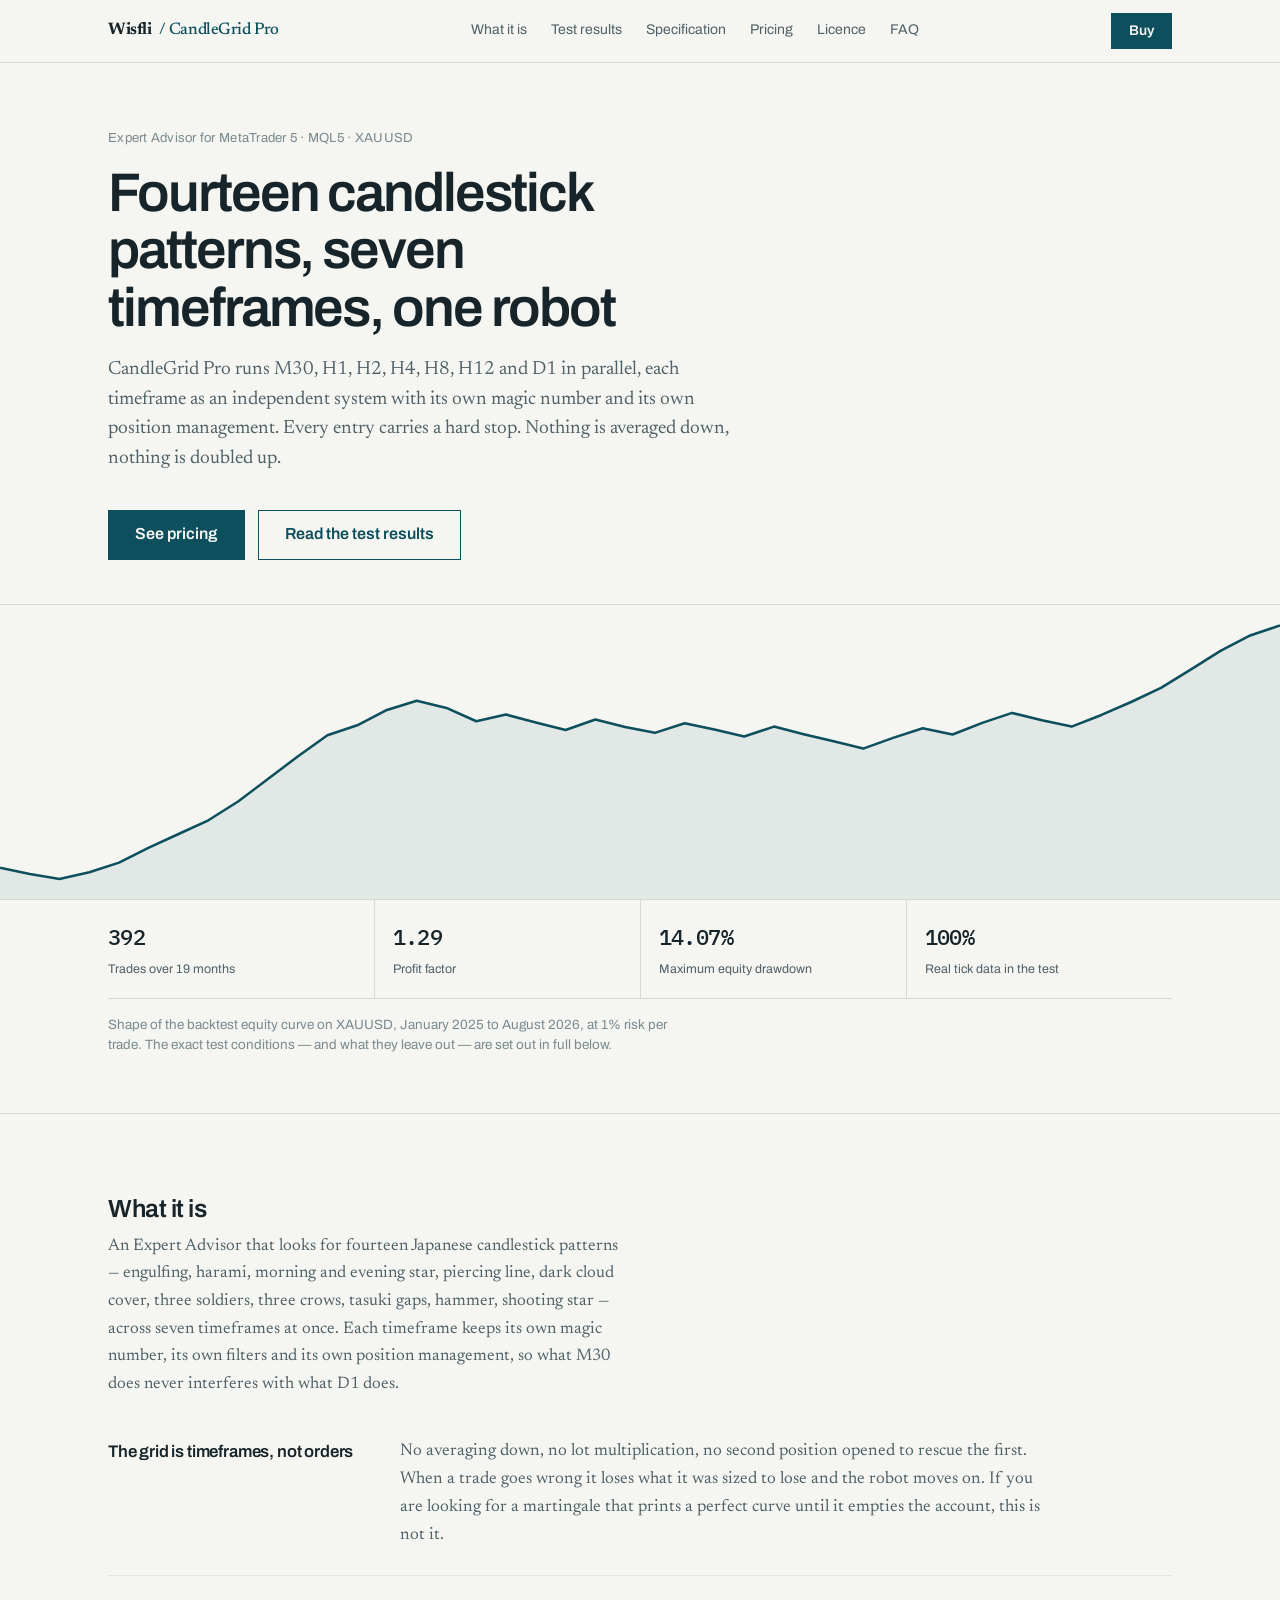
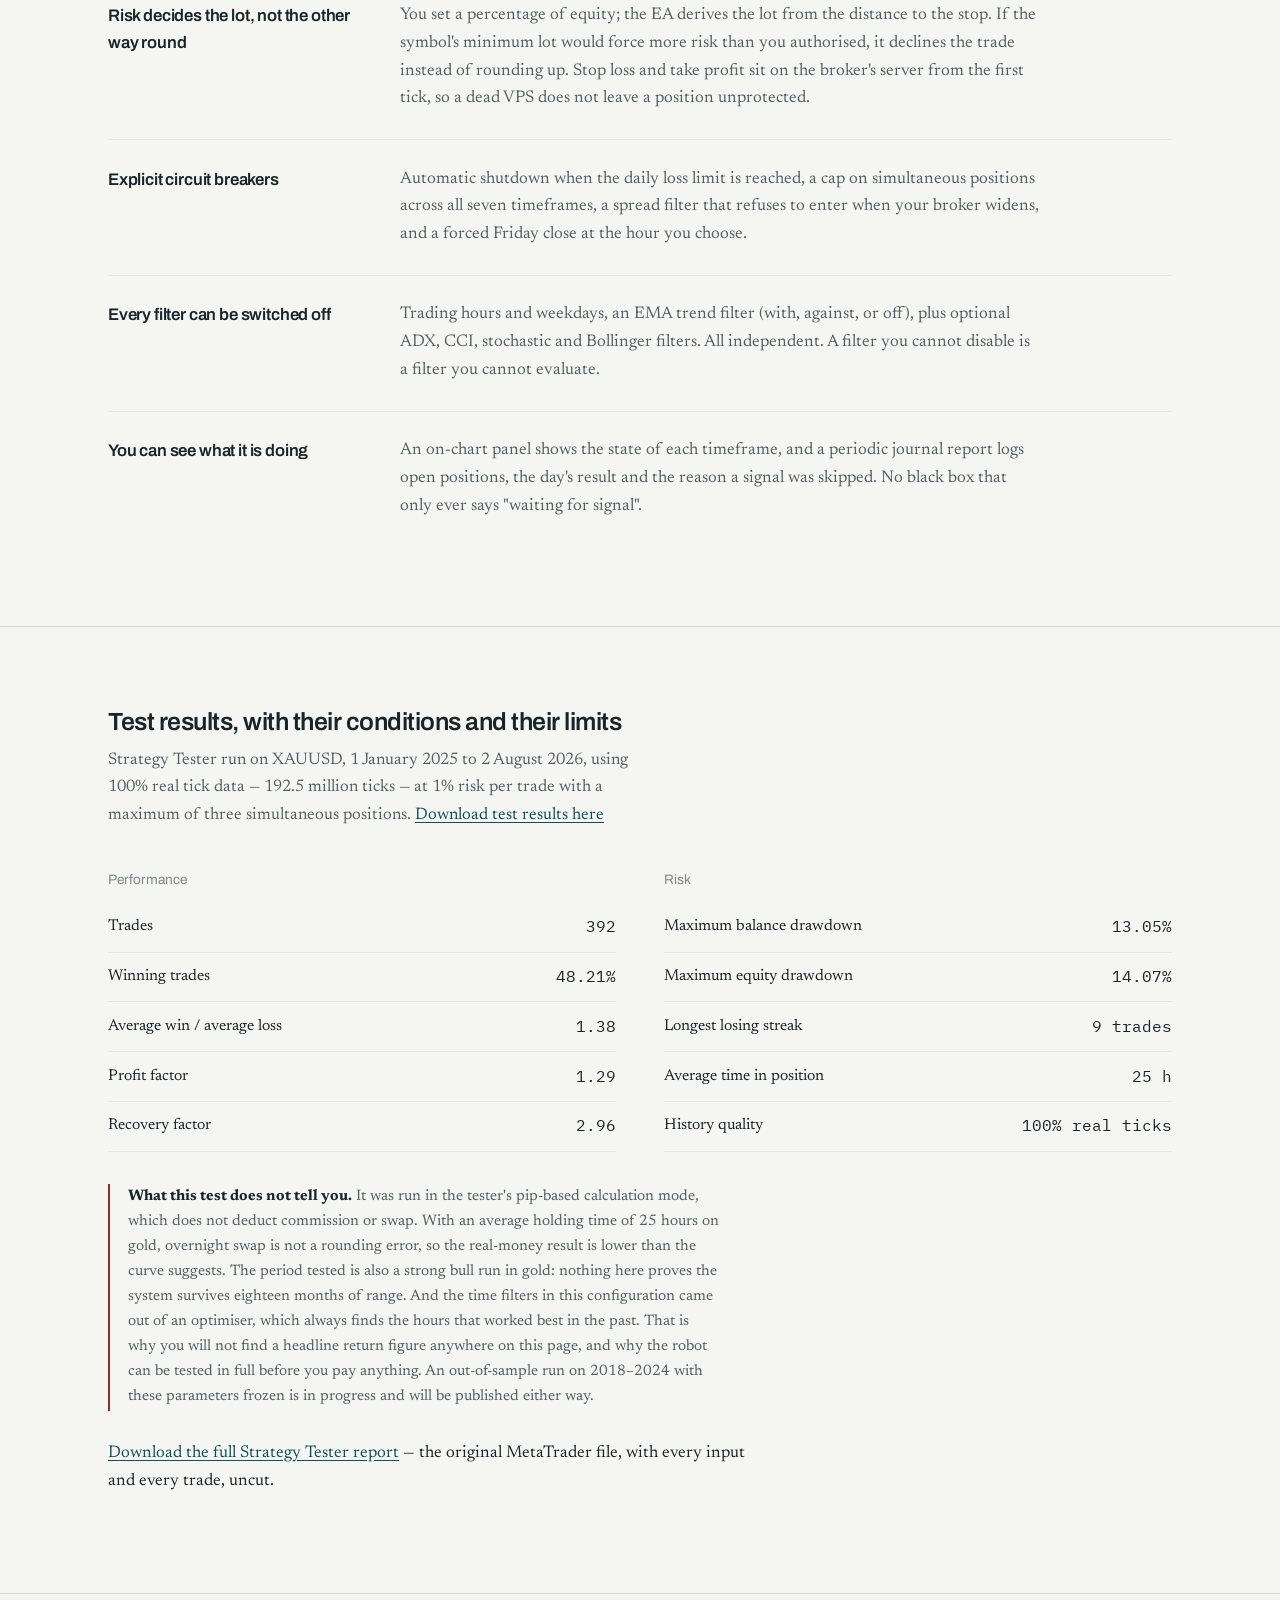
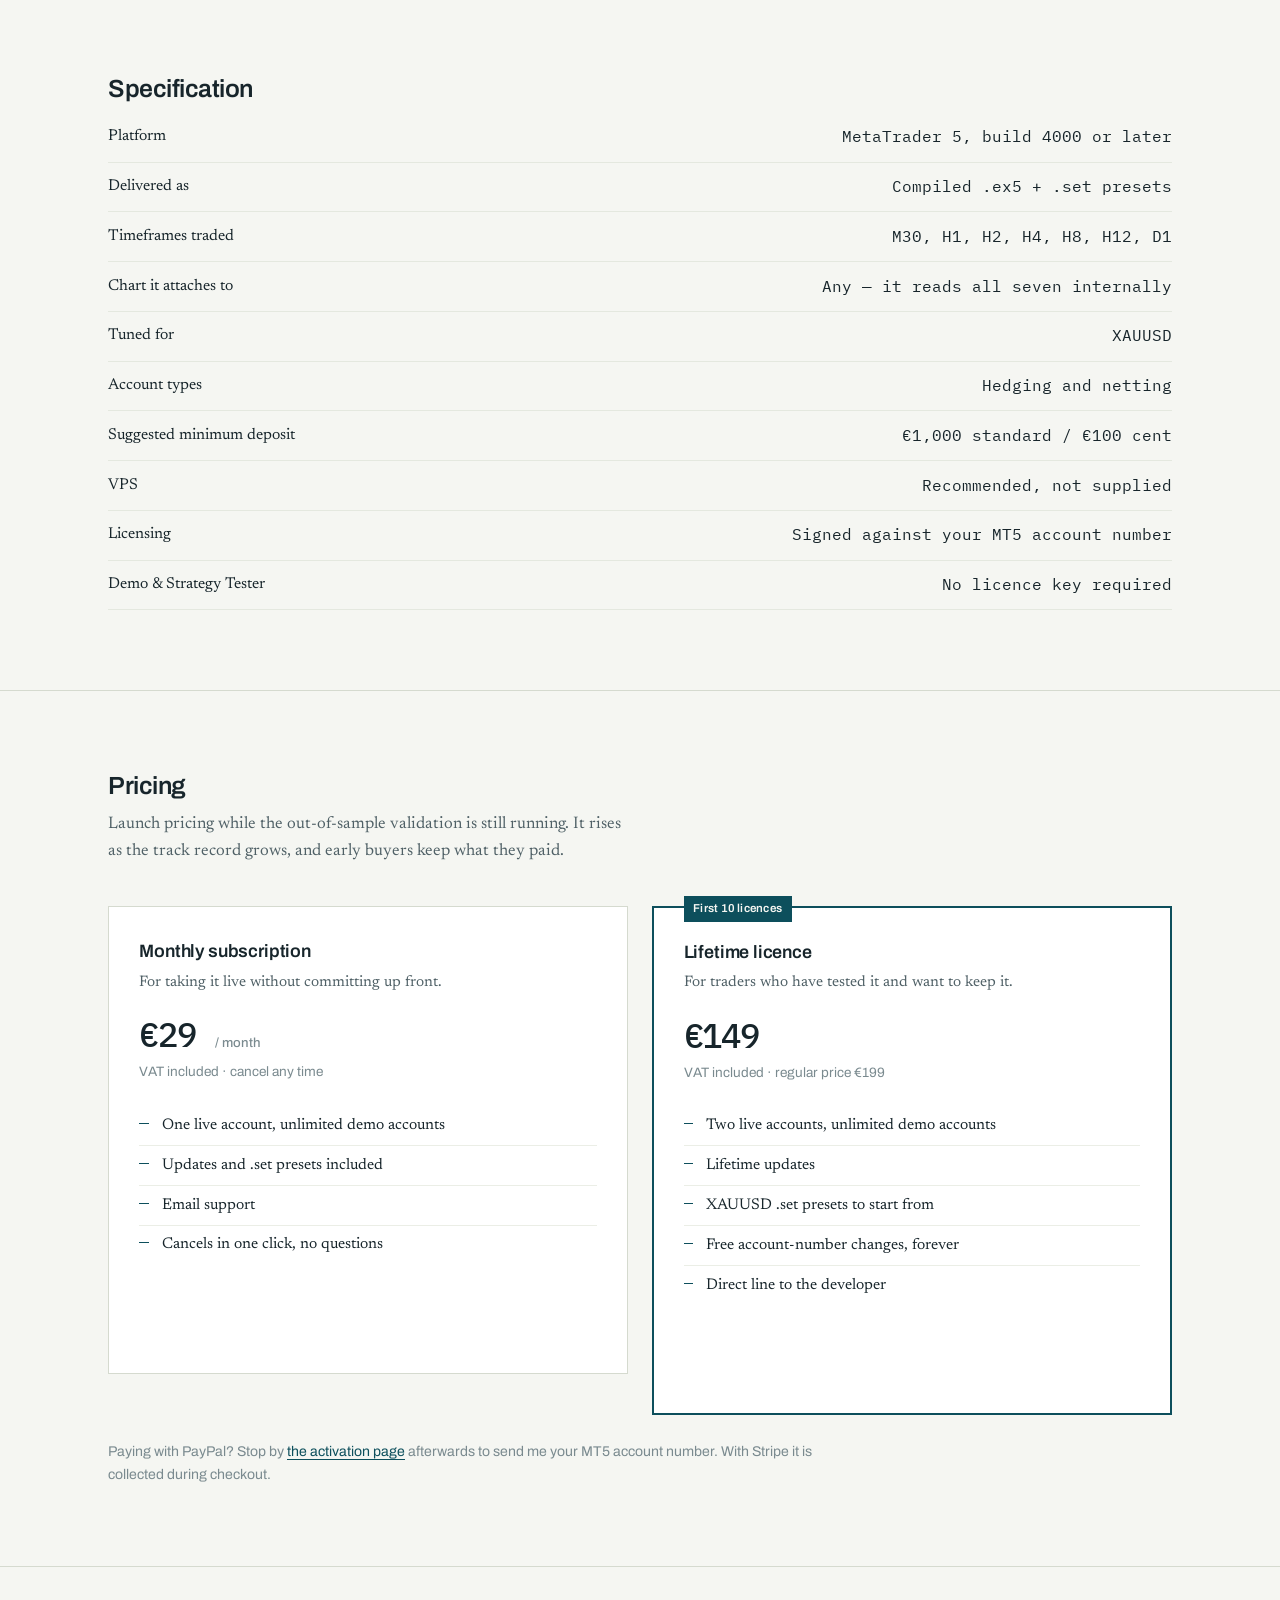
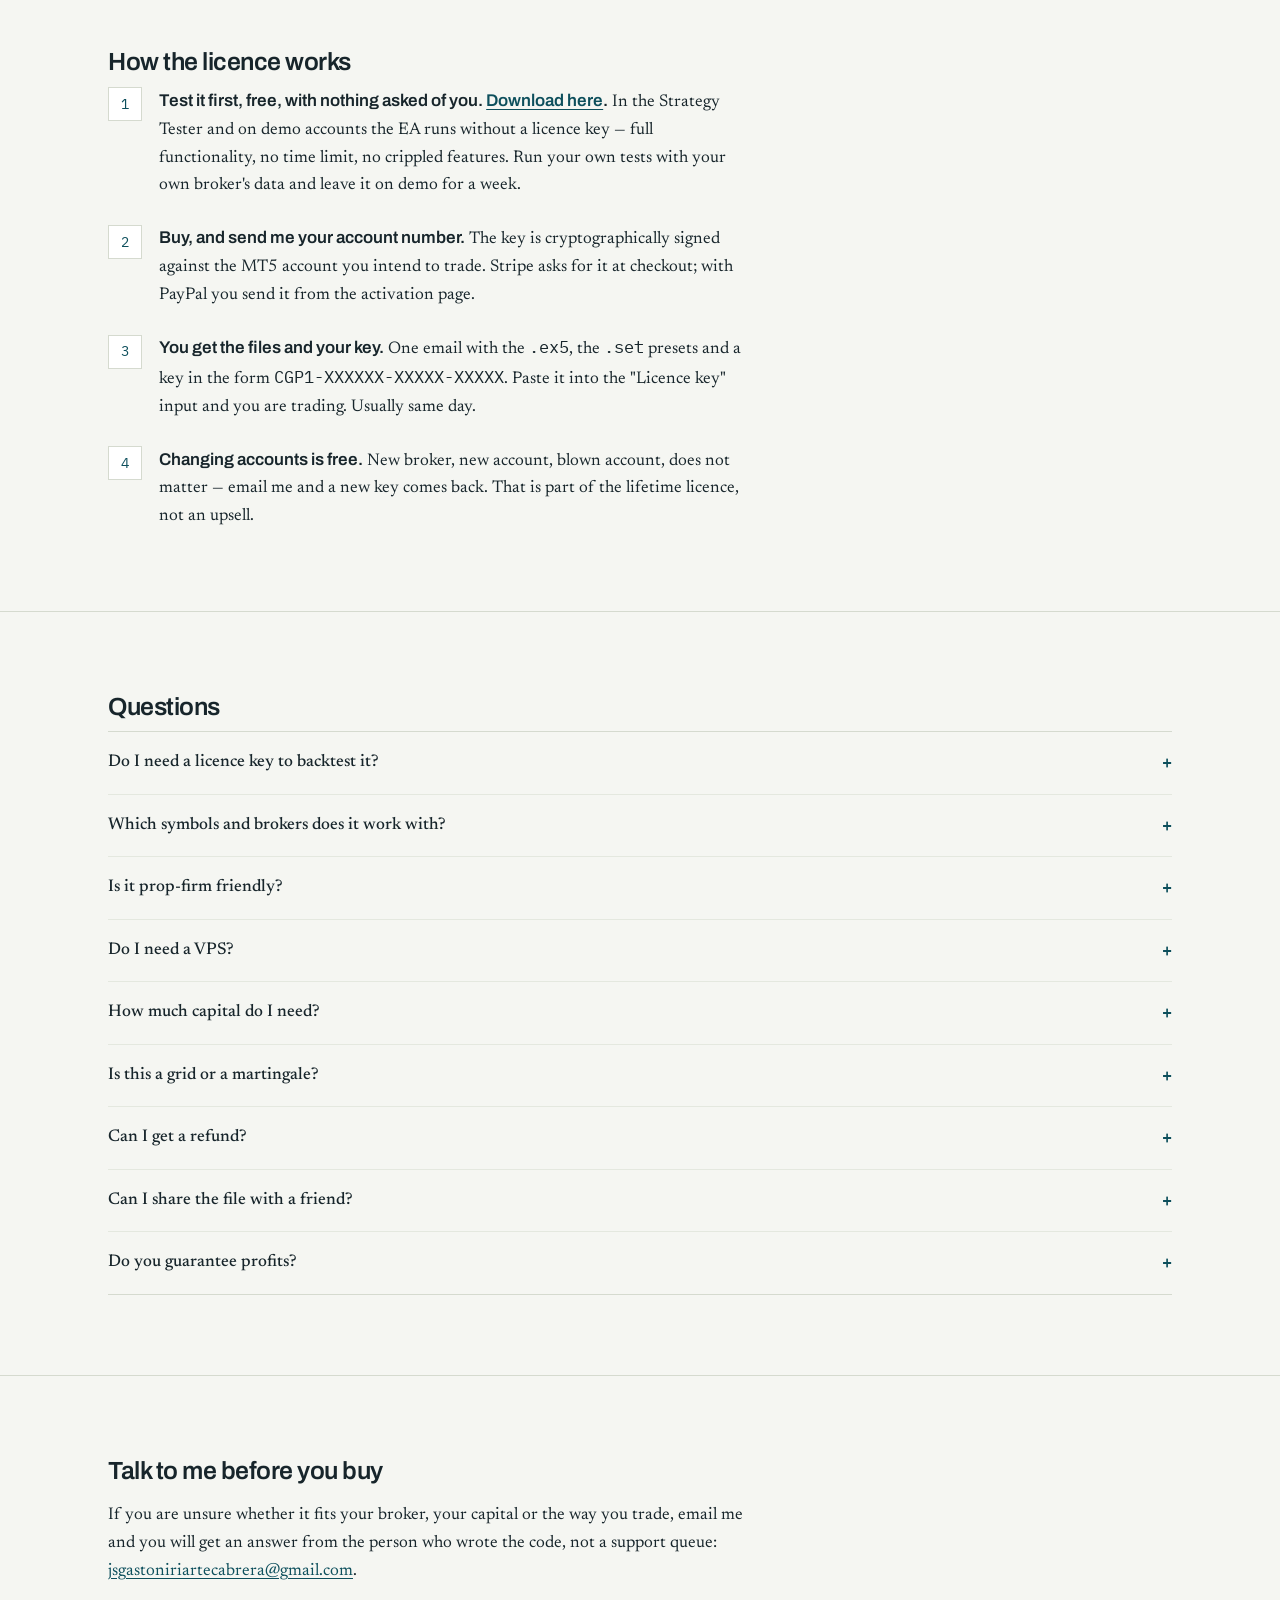
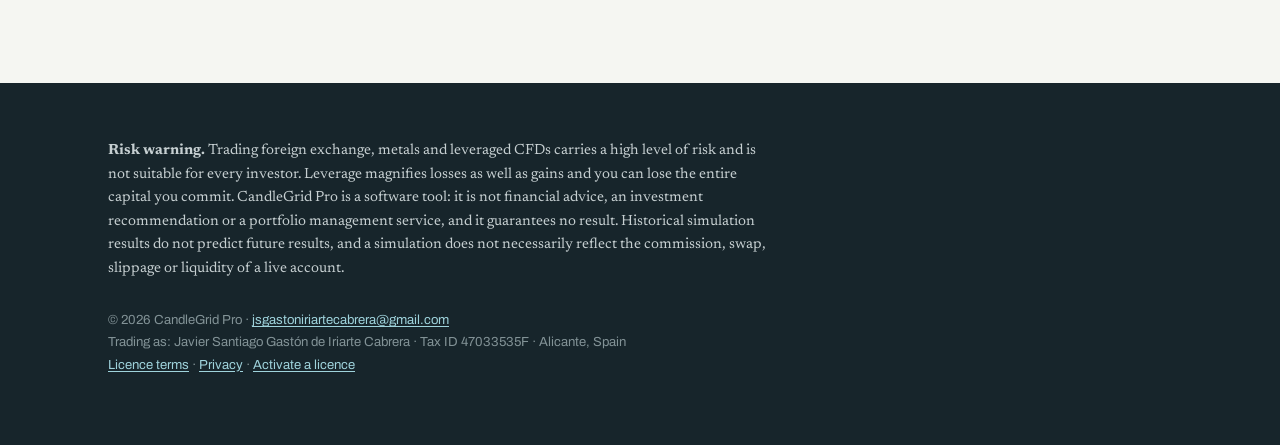
==== index.html @ a8815150 "Add files via upload" ====
<!doctype html>
<html lang="en">
<head>
<meta charset="utf-8">
<meta name="viewport" content="width=device-width, initial-scale=1">
<title>CandleGrid Pro — Candlestick Pattern Expert Advisor for MetaTrader 5</title>
<meta name="description" content="An MT5 Expert Advisor that trades 14 candlestick patterns across seven timeframes in parallel. Hard stop loss on every entry, no grid, no martingale. Free to test in demo and in the Strategy Tester.">
<link rel="canonical" href="https://www.wisfli.com/candlegrid">

<meta property="og:type" content="product">
<meta property="og:title" content="CandleGrid Pro — Expert Advisor for MetaTrader 5">
<meta property="og:description" content="Fourteen candlestick patterns, seven timeframes, one robot. Every entry carries a hard stop. Test it free in demo before you buy.">
<meta property="og:url" content="https://www.wisfli.com/candlegrid">
<meta name="twitter:card" content="summary_large_image">

<link rel="icon" href="data:image/svg+xml,<svg xmlns='http://www.w3.org/2000/svg' viewBox='0 0 32 32'><rect width='32' height='32' fill='%230D4F5C'/><rect x='9' y='7' width='4' height='18' fill='%23F5F6F2'/><rect x='19' y='11' width='4' height='14' fill='%23F5F6F2'/></svg>">



<!--
  ═══════════════════════════════════════════════════════════════════════
   BEFORE YOU PUBLISH — search for "PASTE_" and replace. Full notes in README.
  ═══════════════════════════════════════════════════════════════════════
   1. PASTE_STRIPE_SUBSCRIPTION   Stripe Payment Link, monthly
   2. PASTE_STRIPE_LICENCE        Stripe Payment Link, one-off
   3. PASTE_PAYPAL                PayPal hosted button link
   4. you@yourdomain.com          your support address (3 files)
   5. Footer: legal name + tax ID — required when selling from Spain
   6. informe/ → report/ReportTester-XAUUSD.html is already in place

   IN STRIPE: add a REQUIRED custom field called "MT5 account number" to
   every Payment Link, and set the post-payment redirect to
   https://bots.wisfli.com/activate.html
  ═══════════════════════════════════════════════════════════════════════
-->

<link rel="preconnect" href="https://fonts.googleapis.com">
<link rel="preconnect" href="https://fonts.gstatic.com" crossorigin>
<link href="https://fonts.googleapis.com/css2?family=Archivo:wght@400;500;600;700&family=Newsreader:opsz,wght@6..72,300;6..72,400;6..72,500&family=IBM+Plex+Mono:wght@400;500&display=swap" rel="stylesheet">
<link rel="stylesheet" href="style.css">
</head>
<body>

<a class="skip" href="#main">Skip to content</a>

<header>
  <div class="bar">
    <a class="wordmark" href="https://wisfli.com/">Wisfli<span> / CandleGrid Pro</span></a>
    <!--<nav><a href="index.html">Back to the product</a></nav>-->
    <nav>
      <a href="#what">What it is</a>
      <a href="#test">Test results</a>
      <a href="#spec">Specification</a>
      <a href="#pricing">Pricing</a>
      <a href="#licence">Licence</a>
      <a href="#faq">FAQ</a>
    </nav>
    <a class="btn small" href="#pricing">Buy</a>
  </div>
</header>

<main id="main">

<section class="hero">
  <div class="wrap">
    <p class="eyebrow">Expert Advisor for MetaTrader 5 · MQL5 · XAUUSD</p>
    <h1>Fourteen candlestick patterns, seven timeframes, one robot</h1>
    <p class="lede">
      CandleGrid Pro runs M30, H1, H2, H4, H8, H12 and D1 in parallel, each timeframe
      as an independent system with its own magic number and its own position management.
      Every entry carries a hard stop. Nothing is averaged down, nothing is doubled up.
    </p>
    <div class="btn-row">
      <a class="btn" href="#pricing">See pricing</a>
      <a class="btn ghost" href="#test">Read the test results</a>
    </div>
  </div>

  <svg class="curve" viewBox="0 0 1000 230" preserveAspectRatio="none" role="img"
       aria-label="Shape of the backtest equity curve on XAUUSD between January 2025 and August 2026">
    <path class="fill" id="curveFill"></path>
    <path class="line" id="curveLine"></path>
  </svg>

  <div class="wrap">
    <div class="stats">
      <div><b>392</b><small>Trades over 19 months</small></div>
      <div><b>1.29</b><small>Profit factor</small></div>
      <div><b>14.07%</b><small>Maximum equity drawdown</small></div>
      <div><b>100%</b><small>Real tick data in the test</small></div>
    </div>
    <p class="caption">
      Shape of the backtest equity curve on XAUUSD, January 2025 to August 2026, at 1% risk per trade.
      The exact test conditions — and what they leave out — are set out in full below.
    </p>
  </div>
</section>

<section id="what">
  <div class="wrap">
    <h2>What it is</h2>
    <p class="section-intro">
      An Expert Advisor that looks for fourteen Japanese candlestick patterns — engulfing, harami,
      morning and evening star, piercing line, dark cloud cover, three soldiers, three crows,
      tasuki gaps, hammer, shooting star — across seven timeframes at once. Each timeframe keeps its
      own magic number, its own filters and its own position management, so what M30 does never
      interferes with what D1 does.
    </p>

    <div class="feat">
      <div>
        <h3>The grid is timeframes, not orders</h3>
        <p>No averaging down, no lot multiplication, no second position opened to rescue the first. When a trade goes wrong it loses what it was sized to lose and the robot moves on. If you are looking for a martingale that prints a perfect curve until it empties the account, this is not it.</p>
      </div>
      <div>
        <h3>Risk decides the lot, not the other way round</h3>
        <p>You set a percentage of equity; the EA derives the lot from the distance to the stop. If the symbol's minimum lot would force more risk than you authorised, it declines the trade instead of rounding up. Stop loss and take profit sit on the broker's server from the first tick, so a dead VPS does not leave a position unprotected.</p>
      </div>
      <div>
        <h3>Explicit circuit breakers</h3>
        <p>Automatic shutdown when the daily loss limit is reached, a cap on simultaneous positions across all seven timeframes, a spread filter that refuses to enter when your broker widens, and a forced Friday close at the hour you choose.</p>
      </div>
      <div>
        <h3>Every filter can be switched off</h3>
        <p>Trading hours and weekdays, an EMA trend filter (with, against, or off), plus optional ADX, CCI, stochastic and Bollinger filters. All independent. A filter you cannot disable is a filter you cannot evaluate.</p>
      </div>
      <div>
        <h3>You can see what it is doing</h3>
        <p>An on-chart panel shows the state of each timeframe, and a periodic journal report logs open positions, the day's result and the reason a signal was skipped. No black box that only ever says "waiting for signal".</p>
      </div>
    </div>
  </div>
</section>

<section id="test">
  <div class="wrap">
    <h2>Test results, with their conditions and their limits</h2>
    <p class="section-intro">
      Strategy Tester run on XAUUSD, 1 January 2025 to 2 August 2026, using 100% real tick data —
      192.5 million ticks — at 1% risk per trade with a maximum of three simultaneous positions. 
      <a href="ReportTester-27085970.html"> Download test results here</a>
    </p>

    <div class="two-col">
      <table>
        <caption>Performance</caption>
        <tbody>
          <tr><td>Trades</td><td class="v">392</td></tr>
          <tr><td>Winning trades</td><td class="v">48.21%</td></tr>
          <tr><td>Average win / average loss</td><td class="v">1.38</td></tr>
          <tr><td>Profit factor</td><td class="v">1.29</td></tr>
          <tr><td>Recovery factor</td><td class="v">2.96</td></tr>
        </tbody>
      </table>

      <table>
        <caption>Risk</caption>
        <tbody>
          <tr><td>Maximum balance drawdown</td><td class="v">13.05%</td></tr>
          <tr><td>Maximum equity drawdown</td><td class="v">14.07%</td></tr>
          <tr><td>Longest losing streak</td><td class="v">9 trades</td></tr>
          <tr><td>Average time in position</td><td class="v">25 h</td></tr>
          <tr><td>History quality</td><td class="v">100% real ticks</td></tr>
        </tbody>
      </table>
    </div>

    <p class="note">
      <strong>What this test does not tell you.</strong> It was run in the tester's pip-based
      calculation mode, which does not deduct commission or swap. With an average holding time of
      25 hours on gold, overnight swap is not a rounding error, so the real-money result is lower
      than the curve suggests. The period tested is also a strong bull run in gold: nothing here
      proves the system survives eighteen months of range. And the time filters in this
      configuration came out of an optimiser, which always finds the hours that worked best in the
      past. That is why you will not find a headline return figure anywhere on this page, and why
      the robot can be tested in full before you pay anything. An out-of-sample run on 2018–2024
      with these parameters frozen is in progress and will be published either way.
    </p>

    <p style="margin-top:1.8rem">
      <a href="ReportTester-27085970.html">Download the full Strategy Tester report</a>
      — the original MetaTrader file, with every input and every trade, uncut.
    </p>
  </div>
</section>

<section id="spec">
  <div class="wrap">
    <h2>Specification</h2>
    <table>
      <tbody>
        <tr><td>Platform</td><td class="v">MetaTrader 5, build 4000 or later</td></tr>
        <tr><td>Delivered as</td><td class="v">Compiled .ex5 + .set presets</td></tr>
        <tr><td>Timeframes traded</td><td class="v">M30, H1, H2, H4, H8, H12, D1</td></tr>
        <tr><td>Chart it attaches to</td><td class="v">Any — it reads all seven internally</td></tr>
        <tr><td>Tuned for</td><td class="v">XAUUSD</td></tr>
        <tr><td>Account types</td><td class="v">Hedging and netting</td></tr>
        <tr><td>Suggested minimum deposit</td><td class="v">€1,000 standard / €100 cent</td></tr>
        <tr><td>VPS</td><td class="v">Recommended, not supplied</td></tr>
        <tr><td>Licensing</td><td class="v">Signed against your MT5 account number</td></tr>
        <tr><td>Demo &amp; Strategy Tester</td><td class="v">No licence key required</td></tr>
      </tbody>
    </table>
  </div>
</section>

<section id="pricing">
  <div class="wrap">
    <h2>Pricing</h2>
    <p class="section-intro">
      Launch pricing while the out-of-sample validation is still running. It rises as the track
      record grows, and early buyers keep what they paid.
    </p>

    <div class="plans">

      <div class="plan">
        <h3>Monthly subscription</h3>
        <p class="who">For taking it live without committing up front.</p>
        <div class="price">€29 <em>/ month</em></div>
        <p class="was">VAT included · cancel any time</p>
        <ul>
          <li>One live account, unlimited demo accounts</li>
          <li>Updates and .set presets included</li>
          <li>Email support</li>
          <li>Cancels in one click, no questions</li>
        </ul>
<div class="pay-slot">
          <div id="paypal-button-container-P-9FX7453496128393BNKTDB7Q"></div>
        </div>
      </div>
    

      <div class="plan pick">
        <span class="flag">First 10 licences</span>
        <h3>Lifetime licence</h3>
        <p class="who">For traders who have tested it and want to keep it.</p>
        <div class="price">€149</div>
        <p class="was">VAT included · regular price €199</p>
        <ul>
          <li>Two live accounts, unlimited demo accounts</li>
          <li>Lifetime updates</li>
          <li>XAUUSD .set presets to start from</li>
          <li>Free account-number changes, forever</li>
          <li>Direct line to the developer</li>
        </ul>
        <div class="pay-slot">
          <stripe-buy-button
            buy-button-id="buy_btn_1UF6qY9abIQixlis7Q6zeIdb"
            publishable-key="pk_live_51TZyif9abIQixliscbpfVG3y2wD28GUvAfE7BnvbENBMOyUQMqE4Dh954G2zII0HNpZ6dTZxUJg4kpncQrUL266Z00nJ9nMGOT">
          </stripe-buy-button>
        </div>
      </div>

    </div>

    <p class="hint" style="margin-top:1.6rem">
      Paying with PayPal? Stop by <a href="activate.html">the activation page</a> afterwards to send
      me your MT5 account number. With Stripe it is collected during checkout.
    </p>
  </div>
</section>

<section id="licence">
  <div class="wrap">
    <h2>How the licence works</h2>
    <ol class="steps">
      <li><strong>Test it first, free, with nothing asked of you. <a href="CandleGridPro.ex5"> Download here</a>.</strong> In the Strategy Tester and on demo accounts the EA runs without a licence key — full functionality, no time limit, no crippled features. Run your own tests with your own broker's data and leave it on demo for a week.</li>
      <li><strong>Buy, and send me your account number.</strong> The key is cryptographically signed against the MT5 account you intend to trade. Stripe asks for it at checkout; with PayPal you send it from the activation page.</li>
      <li><strong>You get the files and your key.</strong> One email with the <span class="num">.ex5</span>, the <span class="num">.set</span> presets and a key in the form <span class="num">CGP1-XXXXXX-XXXXX-XXXXX</span>. Paste it into the "Licence key" input and you are trading. Usually same day.</li>
      <li><strong>Changing accounts is free.</strong> New broker, new account, blown account, does not matter — email me and a new key comes back. That is part of the lifetime licence, not an upsell.</li>
    </ol>
  </div>
</section>

<section id="faq">
  <div class="wrap">
    <h2>Questions</h2>

    <details>
      <summary>Do I need a licence key to backtest it?</summary>
      <p>No. The Strategy Tester and demo accounts run without a key, with every feature enabled and no time limit. The key is only needed to trade a live account.</p>
    </details>

    <details>
      <summary>Which symbols and brokers does it work with?</summary>
      <p>The presets ship tuned for XAUUSD, which is where the testing work was done. Technically it will trade any MT5 symbol, but you would be tuning it yourself. Any MT5 broker works; on accounts with wide gold spreads the spread filter will simply stop entering, which is the intended behaviour.</p>
    </details>

    <details>
      <summary>Is it prop-firm friendly?</summary>
      <p>It has a configurable daily loss limit and a cap on simultaneous positions, and it does no arbitrage or latency trading, which is what most firms ban. That said, every firm writes its own rules — read yours and set the limits below their thresholds before you switch it on.</p>
    </details>

    <details>
      <summary>Do I need a VPS?</summary>
      <p>Yes, unless you leave a machine running Monday to Friday. The EA only trades while MT5 is open and connected. A basic VPS near your broker's server costs €10–15 a month.</p>
    </details>

    <details>
      <summary>How much capital do I need?</summary>
      <p>€1,000 on a standard account lets it work at 0.5% risk per trade. Below that the minimum lot size distorts position sizing and a cent account is the better option. Bear in mind the longest losing streak in the backtest was nine trades in a row — size for that, not for the good weeks.</p>
    </details>

    <details>
      <summary>Is this a grid or a martingale?</summary>
      <p>Neither. One position per signal, with a stop loss, and if it hits, the loss is taken. The name refers to the grid of timeframes and patterns, not a grid of orders.</p>
    </details>

    <details>
      <summary>Can I get a refund?</summary>
      <p>No, and that is precisely why you can test the whole thing before buying. As digital content delivered immediately, the right of withdrawal is waived on delivery of the key under Article 103(m) of the Spanish consumer protection act. If you would rather not commit, start with the monthly subscription.</p>
    </details>

    <details>
      <summary>Can I share the file with a friend?</summary>
      <p>It will not do them any good: the key is signed against your account number and validates nowhere else. Demo accounts need no key, so if you want to show someone, let them run it on demo.</p>
    </details>

    <details>
      <summary>Do you guarantee profits?</summary>
      <p>No, and be sceptical of anyone who does. This is a tool that executes a set of rules with discipline. The outcome depends on the market, your broker, your costs and the risk you configure. You can lose money with it.</p>
    </details>
  </div>
</section>

<section id="contact">
  <div class="wrap">
    <h2>Talk to me before you buy</h2>
    <p>
      If you are unsure whether it fits your broker, your capital or the way you trade, email me and
      you will get an answer from the person who wrote the code, not a support queue:
      <a href="mailto:jsgastoniriartecabrera@gmail.com">jsgastoniriartecabrera@gmail.com</a>.
    </p>
  </div>
</section>

</main>

<footer>
  <div class="wrap">
    <p class="risk"><strong>Risk warning.</strong> Trading foreign exchange, metals and leveraged CFDs carries a high level of risk and is not suitable for every investor. Leverage magnifies losses as well as gains and you can lose the entire capital you commit. CandleGrid Pro is a software tool: it is not financial advice, an investment recommendation or a portfolio management service, and it guarantees no result. Historical simulation results do not predict future results, and a simulation does not necessarily reflect the commission, swap, slippage or liquidity of a live account.</p>
    <p class="legal">
      © 2026 CandleGrid Pro · <a href="mailto:jsgastoniriartecabrera@gmail.com">jsgastoniriartecabrera@gmail.com</a><br>
      Trading as: Javier Santiago Gastón de Iriarte Cabrera · Tax ID 47033535F · Alicante, Spain<br>
      <a href="terms.html">Licence terms</a> · <a href="terms.html#privacy">Privacy</a> · <a href="activate.html">Activate a licence</a>
    </p>
  </div>
</footer>

<script>
  // Backtest equity curve, normalised to a base of 100.
  // Replace these values when you publish a new test.
  const curve = [100,98.5,97.3,98.9,101.2,104.8,108.1,111.4,115.9,121.3,
                 126.7,131.8,134.2,137.9,140.1,138.4,135.2,136.8,134.9,133.1,
                 135.6,133.8,132.4,134.7,133.2,131.5,133.9,132.1,130.4,128.6,
                 131.2,133.5,132.0,134.8,137.2,135.4,133.9,136.7,139.8,143.2,
                 147.6,152.1,155.8,158.2];

  const W = 1000, H = 230, pad = 16;
  const lo = Math.min(...curve), hi = Math.max(...curve);
  const px = i => (i / (curve.length - 1)) * W;
  const py = v => H - pad - ((v - lo) / (hi - lo)) * (H - pad * 2);

  const d = "M" + curve.map((v, i) => `${px(i).toFixed(1)},${py(v).toFixed(1)}`).join(" L");
  const line = document.getElementById("curveLine");
  line.setAttribute("d", d);
  document.getElementById("curveFill").setAttribute("d", `${d} L${W},${H} L0,${H} Z`);
  line.style.setProperty("--len", Math.ceil(line.getTotalLength()));
</script>

<!-- ── Pasarelas de pago ─────────────────────────────────────────────────
     disable-funding=card,credit evita que PayPal inyecte su menu flotante
     (position:fixed, z-index maximo) que se montaba sobre el header.       -->
<script src="https://js.stripe.com/v3/buy-button.js" async></script>
<script src="https://www.paypal.com/sdk/js?client-id=AWa_6Af93UGQdocFcdOmDgC6xGjFV4Kp-8yeFyZ6DhHqPDnHt6kK5xQdSenwitI1-a0kk4Sc4DeCYK9N&vault=true&intent=subscription&currency=EUR&disable-funding=card,credit" data-sdk-integration-source="button-factory"></script>
<script>
  if (window.paypal) {
    paypal.Buttons({
      fundingSource: paypal.FUNDING.PAYPAL,
      style: { shape: 'rect', color: 'gold', layout: 'vertical', label: 'subscribe' },
      createSubscription: function (data, actions) {
        return actions.subscription.create({ plan_id: 'P-9FX7453496128393BNKTDB7Q' });
      },
      onApprove: function (data) {
        window.location.href = 'activate.html?sub=' + encodeURIComponent(data.subscriptionID);
      },
      onError: function (err) {
        console.error('PayPal:', err);
      }
    }).render('#paypal-button-container-P-9FX7453496128393BNKTDB7Q');
  }
</script>

</body>
</html>
---- style.css ----
:root{
  --paper:#F5F6F2;
  --paper-2:#EBEEE6;
  --card:#FFFFFF;
  --ink:#17252B;
  --ink-soft:#4F6066;
  --ink-mute:#7A8A8F;
  --petrol:#0D4F5C;
  --petrol-lift:#0A6273;
  --clay:#8C2F22;
  --rule:#D5DACF;
  --rule-soft:#E4E8DF;
  --max:70rem;
  --measure:64ch;
}

*{box-sizing:border-box}
html{scroll-behavior:smooth;-webkit-text-size-adjust:100%}
body{
  margin:0;
  background:var(--paper);
  color:var(--ink);
  font-family:"Newsreader",Georgia,"Times New Roman",serif;
  font-size:1.0625rem;
  line-height:1.64;
  -webkit-font-smoothing:antialiased;
  text-rendering:optimizeLegibility;
}
h1,h2,h3,h4,.ui,nav,button,.btn,label{font-family:"Archivo",system-ui,-apple-system,sans-serif}
.num,code{font-family:"IBM Plex Mono",ui-monospace,SFMono-Regular,monospace;font-variant-numeric:tabular-nums}

.wrap{max-width:var(--max);margin:0 auto;padding:0 1.75rem}
section{padding:5rem 0;border-top:1px solid var(--rule)}
@media(max-width:640px){section{padding:3.25rem 0}}

h2{font-size:1.55rem;font-weight:600;letter-spacing:-.02em;margin:0 0 .6rem;line-height:1.2}
.section-intro{color:var(--ink-soft);margin:0 0 2.5rem;max-width:58ch;font-size:1.05rem}
h3{letter-spacing:-.01em}
p{max-width:var(--measure)}

a{color:var(--petrol);text-underline-offset:.18em}
a:hover{color:var(--petrol-lift)}
:focus-visible{outline:2px solid var(--petrol);outline-offset:3px;border-radius:2px}

.skip{position:absolute;left:-9999px;top:0;background:var(--petrol);color:#fff;padding:.6rem 1rem;z-index:99}
.skip:focus{left:.5rem;top:.5rem}

/* ── masthead ─────────────────────────────────────── */
header{position:sticky;top:0;z-index:1000;background:var(--paper);border-bottom:1px solid var(--rule)}
/* Los iframes de PayPal/Stripe traen z-index altisimos: los encerramos en su
   propio contexto de apilamiento para que no se suban por encima del header. */
.plans,
.plan,
[id^="paypal-button-container"],
stripe-buy-button{position:relative;z-index:0}
.bar{display:flex;align-items:center;justify-content:space-between;gap:1.25rem;
     padding:.8rem 1.75rem;max-width:var(--max);margin:0 auto}
.wordmark{display:flex;align-items:baseline;gap:.45rem;font-weight:700;letter-spacing:-.025em;
      font-size:1.05rem;text-decoration:none;color:var(--ink)}
.wordmark span{color:var(--petrol);font-weight:500}
nav{display:flex;gap:1.5rem;font-size:.875rem}
nav a{color:var(--ink-soft);text-decoration:none}
nav a:hover{color:var(--petrol)}
@media(max-width:900px){nav{display:none}}

/* ── hero ─────────────────────────────────────────── */
.hero{border-top:none;padding:4rem 0 2.75rem}
.eyebrow{font-size:.82rem;color:var(--ink-mute);margin:0 0 1rem;font-family:"Archivo";letter-spacing:.02em}
.hero h1{
  font-size:clamp(2.1rem,5.4vw,3.4rem);
  line-height:1.05;letter-spacing:-.038em;font-weight:600;
  margin:0 0 1.2rem;max-width:19ch;
}
.lede{font-size:1.2rem;color:var(--ink-soft);max-width:58ch;margin:0 0 2.25rem;line-height:1.55}

.curve{width:100%;height:auto;display:block;margin:2.75rem 0 0;
       border-top:1px solid var(--rule);border-bottom:1px solid var(--rule)}
.curve path.line{fill:none;stroke:var(--petrol);stroke-width:2;stroke-linejoin:round}
.curve path.fill{fill:rgba(13,79,92,.08);stroke:none}

.stats{display:grid;grid-template-columns:repeat(4,1fr);border-bottom:1px solid var(--rule)}
.stats div{padding:1.15rem 1.1rem 1.25rem;border-left:1px solid var(--rule)}
.stats div:first-child{border-left:none;padding-left:0}
.stats b{display:block;font-family:"IBM Plex Mono";font-variant-numeric:tabular-nums;
         font-size:1.4rem;font-weight:500;letter-spacing:-.025em}
.stats small{display:block;color:var(--ink-soft);font-family:"Archivo";font-size:.78rem;margin-top:.35rem;line-height:1.35}
@media(max-width:680px){
  .stats{grid-template-columns:1fr 1fr}
  .stats div{border-left:none;border-top:1px solid var(--rule);padding-left:0}
  .stats div:nth-child(1),.stats div:nth-child(2){border-top:none}
  .stats div:nth-child(even){padding-left:1.1rem;border-left:1px solid var(--rule)}
}
.caption{font-family:"Archivo";font-size:.84rem;color:var(--ink-mute);margin-top:1rem;max-width:70ch;line-height:1.5}

/* ── buttons ──────────────────────────────────────── */
.btn{
  display:inline-block;font-weight:600;font-size:1rem;line-height:1.3;
  background:var(--petrol);color:var(--paper);text-decoration:none;
  padding:.85rem 1.65rem;border:1px solid var(--petrol);cursor:pointer;
  transition:background .15s ease,border-color .15s ease;
}
.btn:hover{background:var(--petrol-lift);border-color:var(--petrol-lift);color:var(--paper)}
.btn.ghost{background:transparent;color:var(--petrol)}
.btn.ghost:hover{background:rgba(13,79,92,.07);color:var(--petrol)}
.btn.small{padding:.5rem 1.05rem;font-size:.875rem}
.btn.block{display:block;width:100%;text-align:center}
.btn-row{display:flex;flex-wrap:wrap;gap:.8rem;align-items:center}
/* ── labelled blocks ──────────────────────────────── */
.feat > div{display:grid;grid-template-columns:16rem 1fr;gap:2.25rem;
            padding:1.6rem 0;border-top:1px solid var(--rule-soft)}
.feat > div:first-child{border-top:none;padding-top:0}
.feat h3{margin:0;font-size:1.05rem;font-weight:600}
.feat p{margin:0;color:var(--ink-soft)}
@media(max-width:820px){.feat > div{grid-template-columns:1fr;gap:.45rem}}

/* ── tables ───────────────────────────────────────── */
table{width:100%;border-collapse:collapse;font-size:.98rem}
caption{text-align:left;font-family:"Archivo";font-size:.85rem;color:var(--ink-mute);padding-bottom:.7rem}
th,td{text-align:left;padding:.72rem 0;border-bottom:1px solid var(--rule-soft)}
thead th{font-family:"Archivo";font-weight:500;font-size:.82rem;color:var(--ink-mute);border-bottom:1px solid var(--rule)}
td.v{font-family:"IBM Plex Mono";font-variant-numeric:tabular-nums;text-align:right;white-space:nowrap}
.two-col{display:grid;grid-template-columns:1fr 1fr;gap:0 3rem}
@media(max-width:820px){.two-col{grid-template-columns:1fr}}

.note{font-size:.95rem;color:var(--ink-soft);border-left:2px solid var(--clay);
      padding:.1rem 0 .1rem 1.15rem;margin-top:2rem;max-width:68ch}
.note strong{color:var(--ink)}

/* ── pricing ──────────────────────────────────────── */
.plans{display:grid;grid-template-columns:1fr 1fr;gap:1.5rem;align-items:start}
@media(max-width:820px){.plans{grid-template-columns:1fr}}
.plan{border:1px solid var(--rule);background:var(--card);padding:1.9rem;display:flex;flex-direction:column;position:relative}
.plan.pick{border-color:var(--petrol);border-width:2px;padding:1.85rem}
.flag{position:absolute;top:-.75rem;left:1.85rem;background:var(--petrol);color:var(--paper);
      font-family:"Archivo";font-size:.72rem;font-weight:600;padding:.22rem .6rem;letter-spacing:.02em}
.plan h3{margin:0 0 .25rem;font-size:1.12rem;font-weight:600}
.plan .who{color:var(--ink-soft);font-size:.95rem;margin:0 0 1.3rem;max-width:none}
.price{font-family:"IBM Plex Mono";font-size:2.15rem;font-weight:500;letter-spacing:-.035em;line-height:1.1}
.price em{font-style:normal;font-size:.82rem;color:var(--ink-mute);font-family:"Archivo";letter-spacing:0}
.was{font-family:"Archivo";font-size:.85rem;color:var(--ink-mute);margin:.45rem 0 0}
.plan ul{list-style:none;padding:0;margin:1.4rem 0 1.8rem;flex:1}
.plan li{padding:.42rem 0 .42rem 1.4rem;position:relative;font-size:.97rem;border-bottom:1px solid var(--paper-2)}
.plan li:last-child{border-bottom:none}
.plan li::before{content:"";position:absolute;left:0;top:1.08em;width:.6rem;height:1px;background:var(--petrol)}
.pay{font-size:.85rem;color:var(--ink-mute);margin:.85rem 0 0;font-family:"Archivo";text-align:center}

/* Hueco de pago: empuja el boton al fondo de la tarjeta para que los dos
   planes queden alineados aunque tengan distinto numero de ventajas. */
.pay-slot{margin-top:auto;min-height:3.1rem}
.pay-slot > div,
.pay-slot stripe-buy-button{display:block;width:100%}


/* ── steps ────────────────────────────────────────── */
ol.steps{counter-reset:s;list-style:none;padding:0;margin:0;max-width:64ch}
ol.steps li{counter-increment:s;position:relative;padding:0 0 1.5rem 3.2rem}
ol.steps li:last-child{padding-bottom:0}
ol.steps li::before{
  content:counter(s);position:absolute;left:0;top:.05em;
  font-family:"IBM Plex Mono";font-size:.85rem;color:var(--petrol);
  border:1px solid var(--rule);width:2rem;height:2rem;
  display:grid;place-items:center;background:var(--card);
}
ol.steps strong{font-family:"Archivo";font-weight:600}

/* ── faq ──────────────────────────────────────────── */
details{border-top:1px solid var(--rule-soft);padding:1.05rem 0}
details:first-of-type{border-top:1px solid var(--rule)}
details:last-of-type{border-bottom:1px solid var(--rule)}
summary{cursor:pointer;font-weight:500;list-style:none;padding-right:1.5rem;position:relative}
summary::-webkit-details-marker{display:none}
summary::after{content:"+";position:absolute;right:0;color:var(--petrol);font-family:"IBM Plex Mono"}
details[open] summary::after{content:"\2013"}
details p{margin:.85rem 0 0;color:var(--ink-soft)}

/* ── forms ────────────────────────────────────────── */
label{display:block;font-size:.9rem;font-weight:500;margin:1.3rem 0 .4rem}
input,textarea{width:100%;max-width:32rem;font:inherit;font-size:1rem;
  padding:.62rem .75rem;border:1px solid var(--rule);background:var(--card);color:var(--ink)}
textarea{min-height:6.5rem;resize:vertical}
.hint{font-size:.88rem;color:var(--ink-mute);margin:.45rem 0 0;font-family:"Archivo";max-width:46rem}

/* ── legal pages ──────────────────────────────────── */
.doc h2{margin-top:0}
.doc h3{font-size:1rem;margin:2.1rem 0 .5rem;font-weight:600}
.doc p,.doc li{color:var(--ink-soft)}
.doc ul{max-width:var(--measure);padding-left:1.1rem}
.doc li{margin:.3rem 0}

/* ── footer ───────────────────────────────────────── */
footer{background:var(--ink);color:#C6CFD1;padding:3.5rem 0;font-size:.92rem}
footer a{color:#9FD3DC}
footer a:hover{color:#C7E8EF}
footer .risk{max-width:74ch;margin:0 0 1.8rem;line-height:1.6;color:#C6CFD1}
footer .legal{color:#829296;font-size:.82rem;font-family:"Archivo";line-height:1.7;max-width:none}

@media(prefers-reduced-motion:no-preference){
  .curve path.line{stroke-dasharray:var(--len);stroke-dashoffset:var(--len);
                   animation:draw 2s .3s cubic-bezier(.22,.61,.36,1) forwards}
  .curve path.fill{opacity:0;animation:fade .9s 1.7s ease-out forwards}
}
@keyframes draw{to{stroke-dashoffset:0}}
@keyframes fade{to{opacity:1}}

@media print{
  header,footer,.btn{display:none}
  body{background:#fff}
}
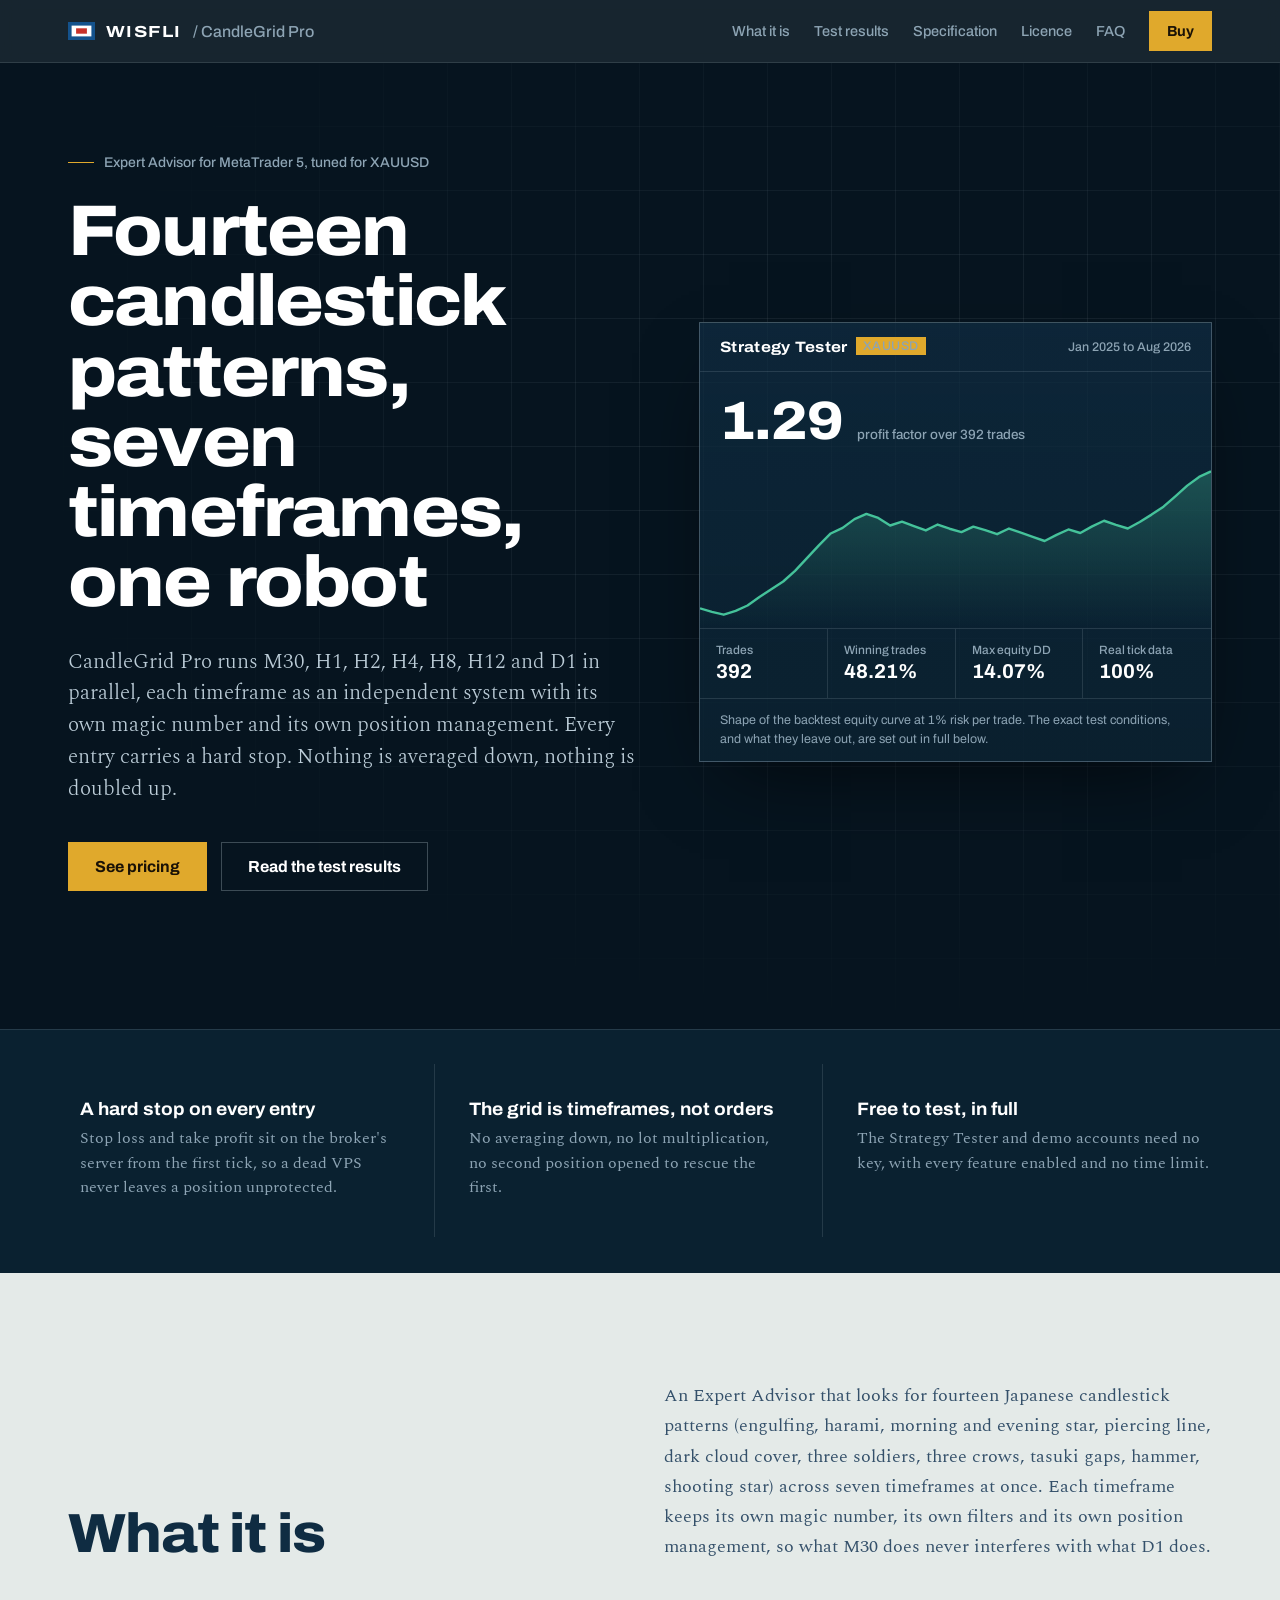
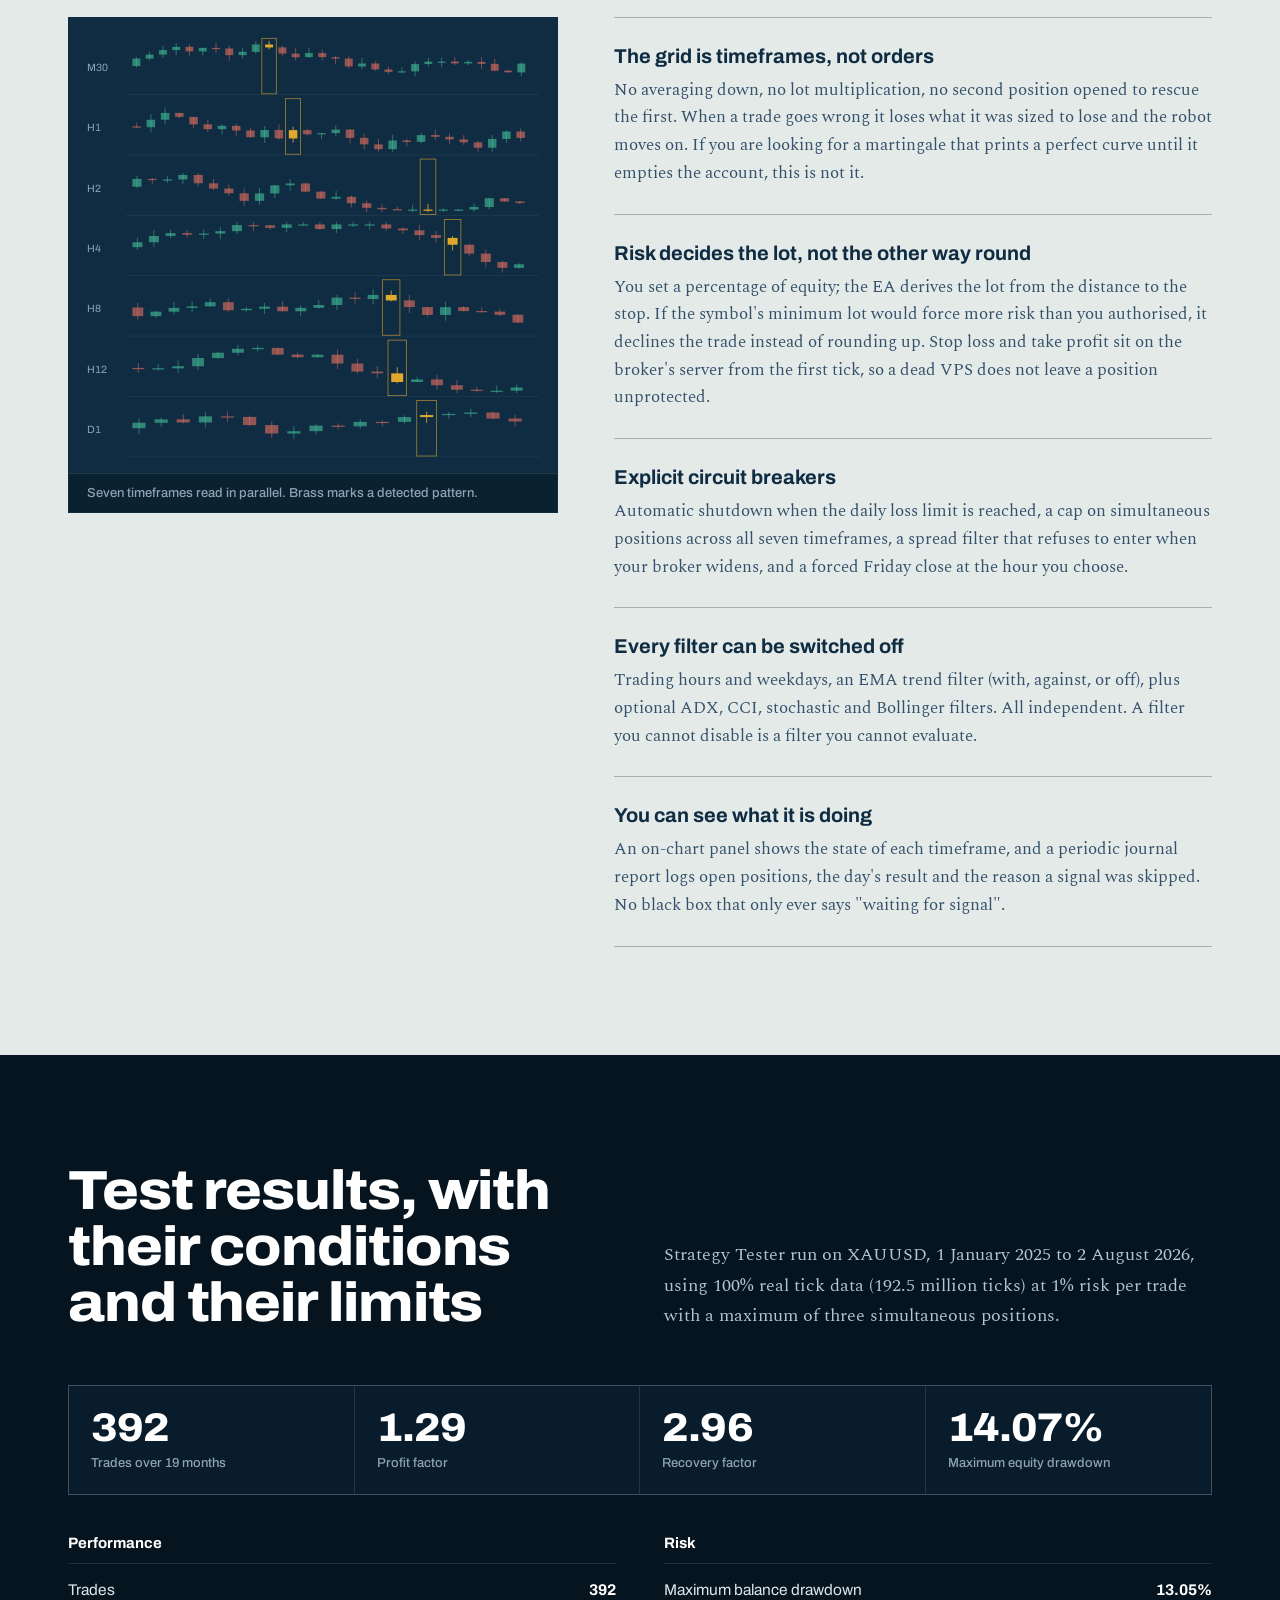
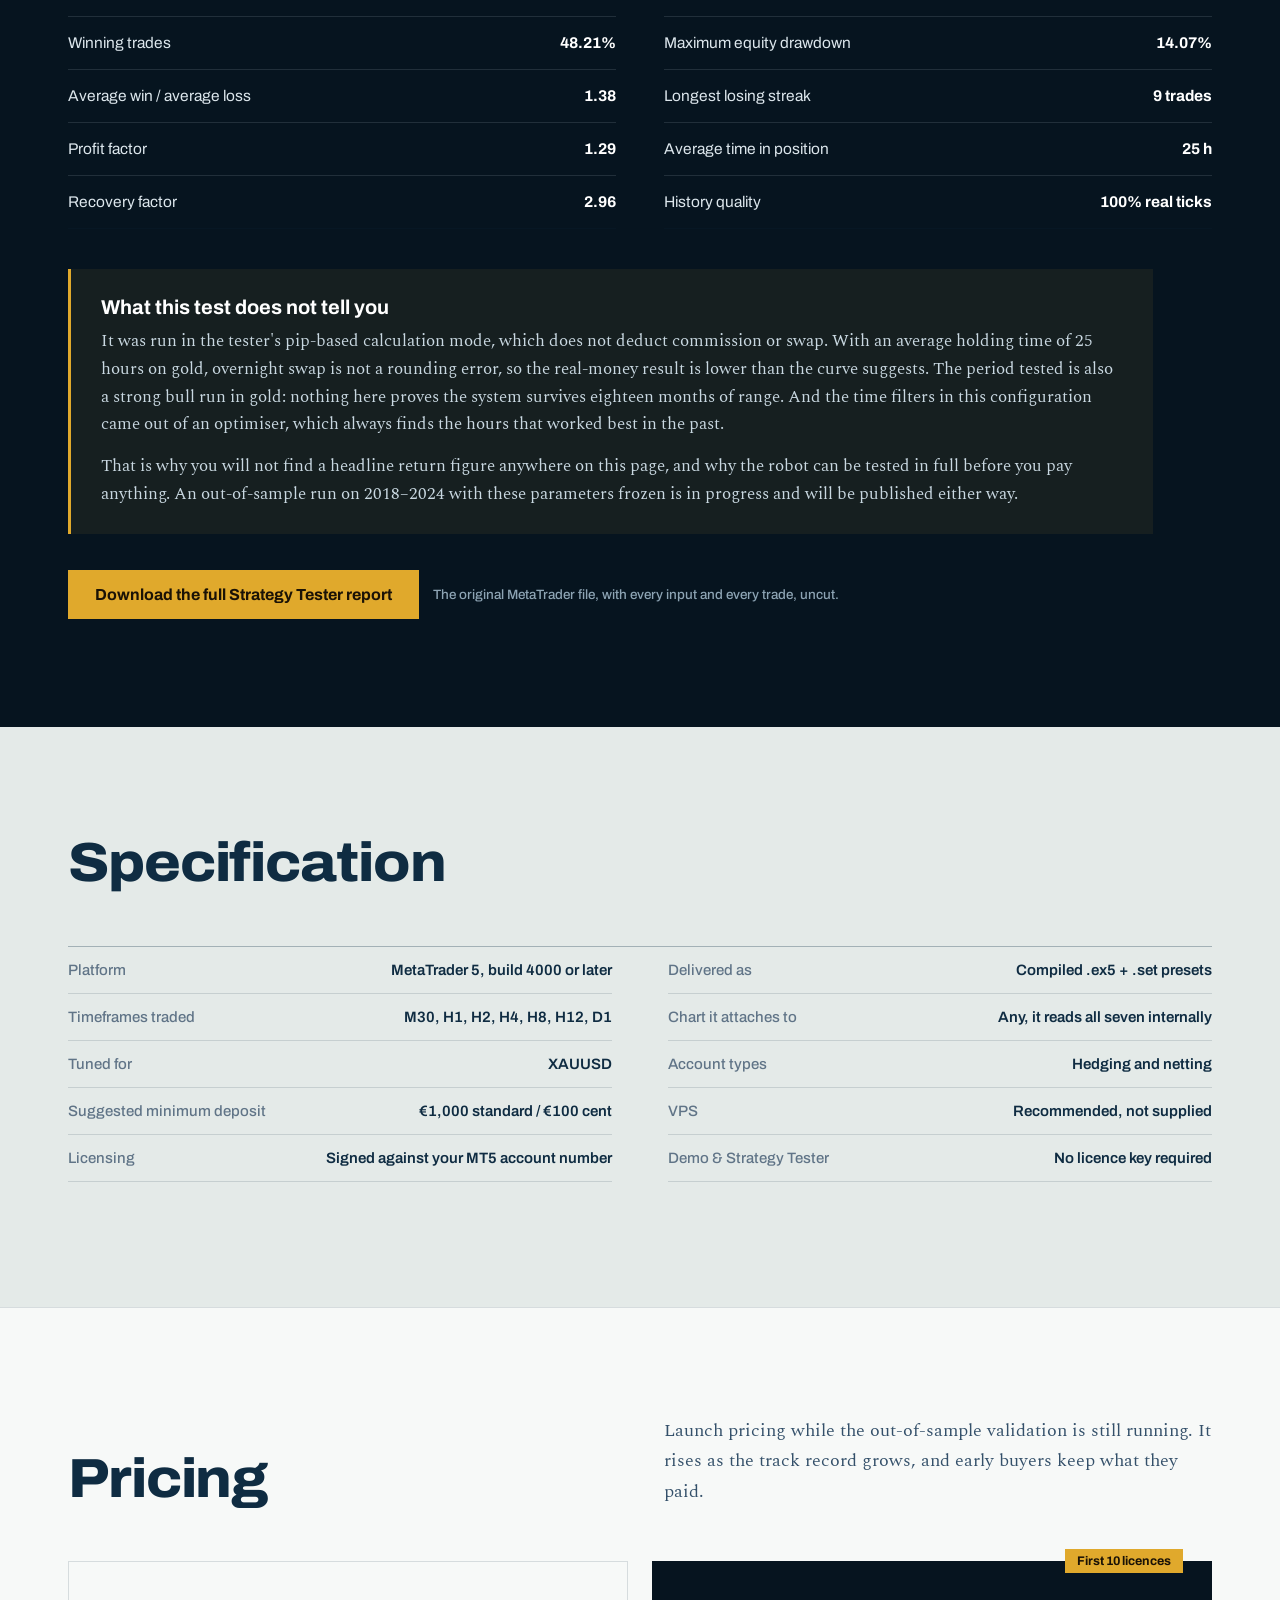
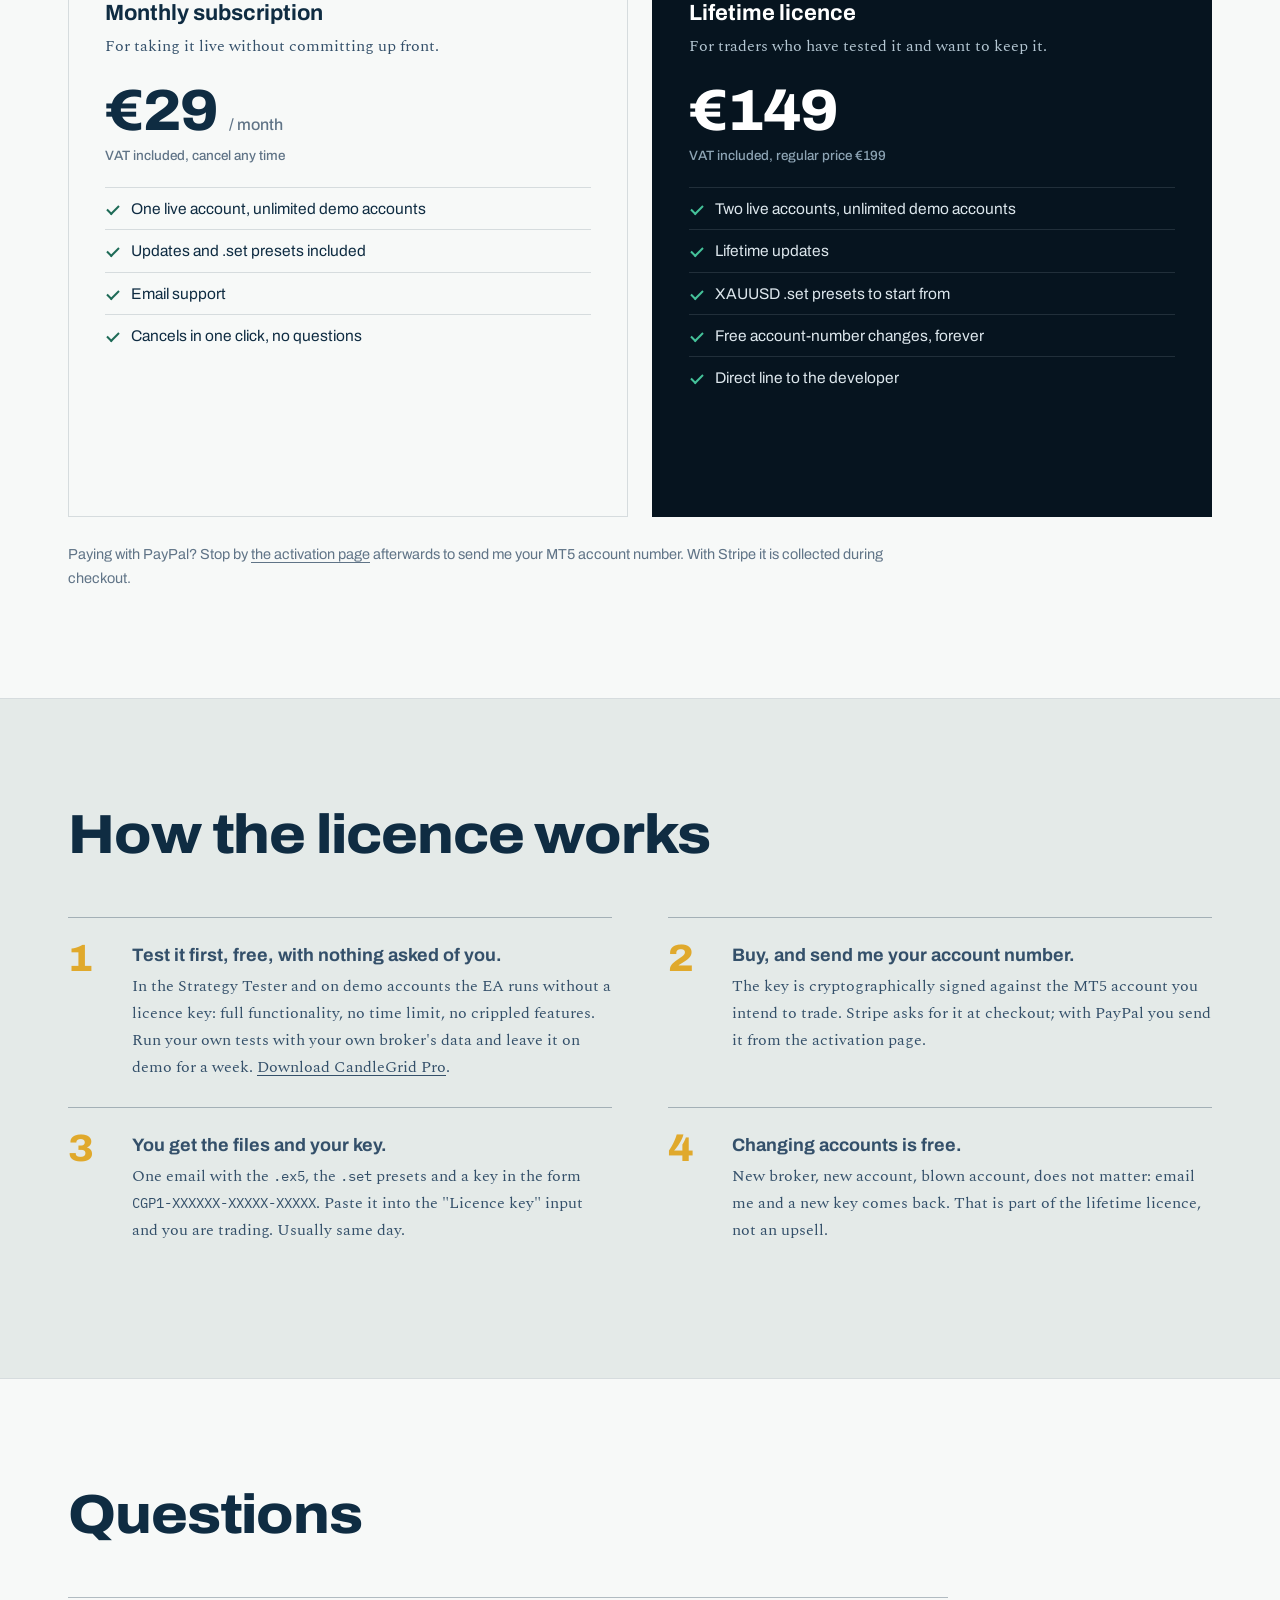
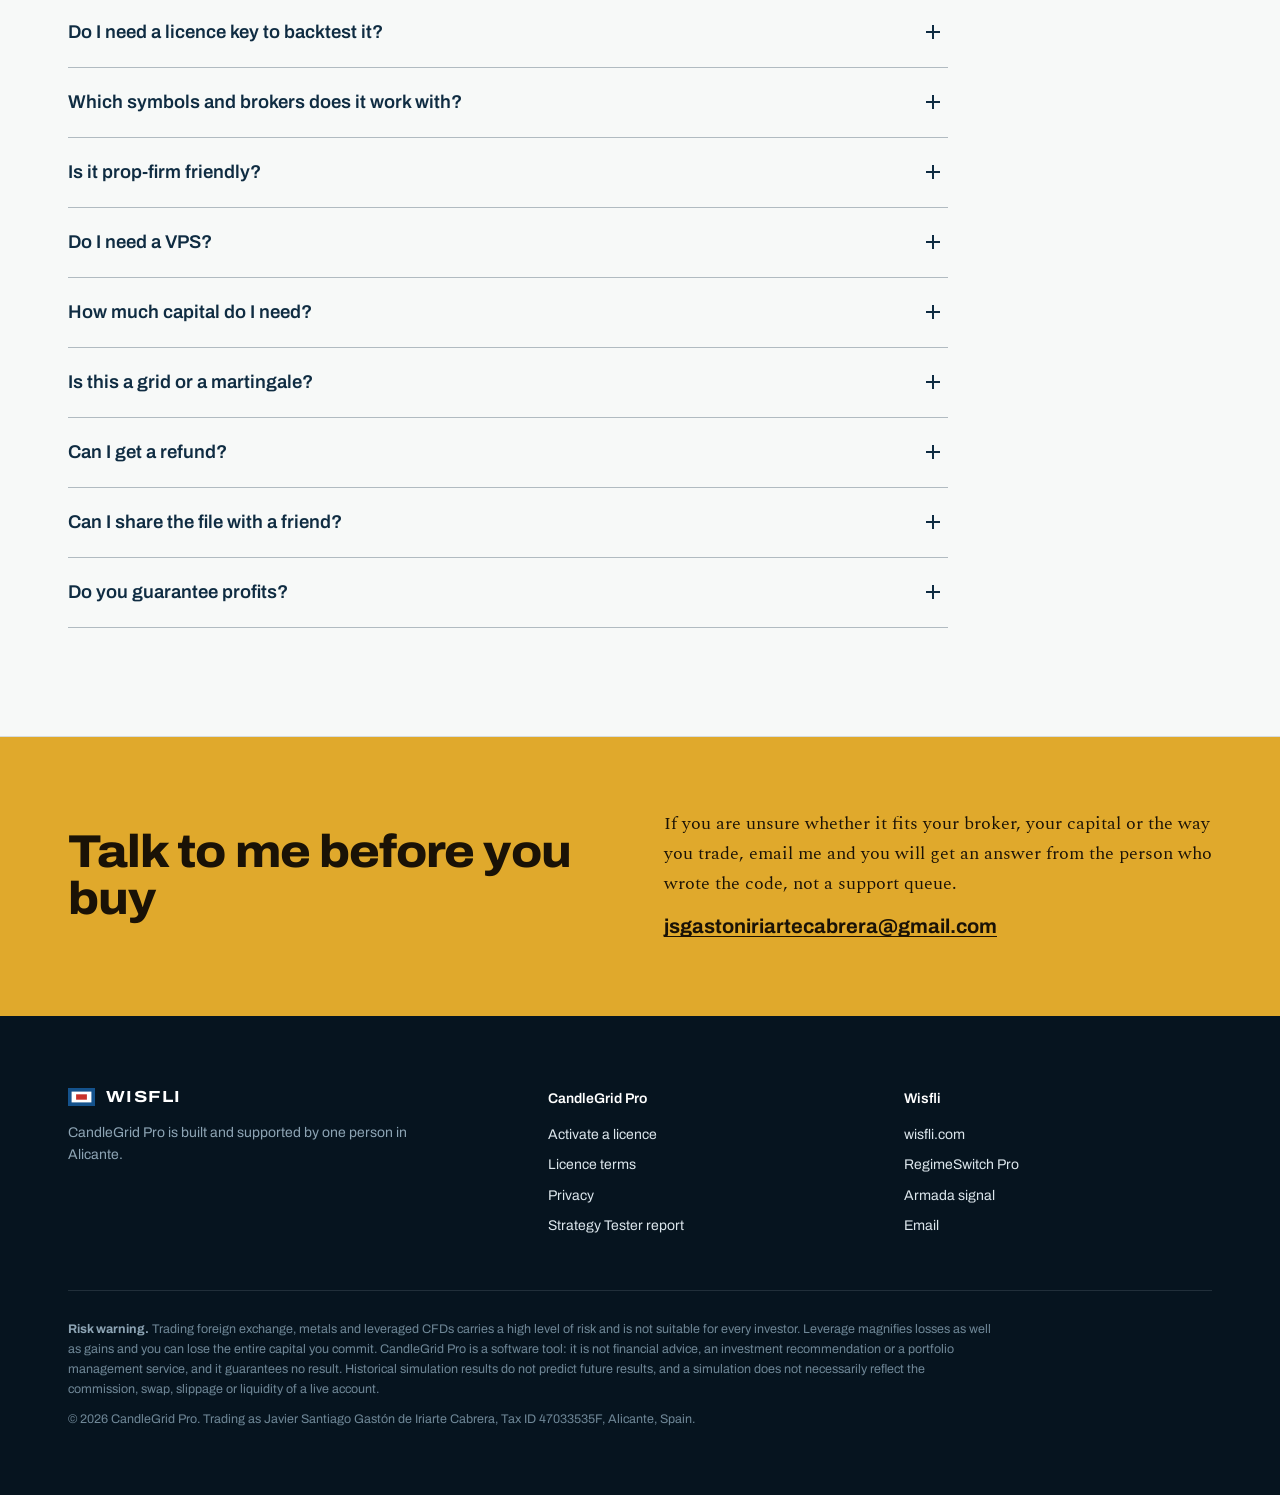
==== commit ab5ed473: "Add files via upload" ====
--- a/index.html
+++ b/index.html
@@ -6,143 +6,391 @@
 <title>CandleGrid Pro — Candlestick Pattern Expert Advisor for MetaTrader 5</title>
 <meta name="description" content="An MT5 Expert Advisor that trades 14 candlestick patterns across seven timeframes in parallel. Hard stop loss on every entry, no grid, no martingale. Free to test in demo and in the Strategy Tester.">
 <link rel="canonical" href="https://www.wisfli.com/candlegrid">
-
+<meta name="theme-color" content="#06141F">
 <meta property="og:type" content="product">
 <meta property="og:title" content="CandleGrid Pro — Expert Advisor for MetaTrader 5">
 <meta property="og:description" content="Fourteen candlestick patterns, seven timeframes, one robot. Every entry carries a hard stop. Test it free in demo before you buy.">
 <meta property="og:url" content="https://www.wisfli.com/candlegrid">
 <meta name="twitter:card" content="summary_large_image">
-
-<link rel="icon" href="data:image/svg+xml,<svg xmlns='http://www.w3.org/2000/svg' viewBox='0 0 32 32'><rect width='32' height='32' fill='%230D4F5C'/><rect x='9' y='7' width='4' height='18' fill='%23F5F6F2'/><rect x='19' y='11' width='4' height='14' fill='%23F5F6F2'/></svg>">
-
-
-
-<!--
-  ═══════════════════════════════════════════════════════════════════════
-   BEFORE YOU PUBLISH — search for "PASTE_" and replace. Full notes in README.
-  ═══════════════════════════════════════════════════════════════════════
-   1. PASTE_STRIPE_SUBSCRIPTION   Stripe Payment Link, monthly
-   2. PASTE_STRIPE_LICENCE        Stripe Payment Link, one-off
-   3. PASTE_PAYPAL                PayPal hosted button link
-   4. you@yourdomain.com          your support address (3 files)
-   5. Footer: legal name + tax ID — required when selling from Spain
-   6. informe/ → report/ReportTester-XAUUSD.html is already in place
-
-   IN STRIPE: add a REQUIRED custom field called "MT5 account number" to
-   every Payment Link, and set the post-payment redirect to
-   https://bots.wisfli.com/activate.html
-  ═══════════════════════════════════════════════════════════════════════
--->
-
+<link rel="icon" href="data:image/svg+xml,<svg xmlns='http://www.w3.org/2000/svg' viewBox='0 0 32 32'><rect width='32' height='32' fill='%2306141F'/><rect x='9' y='7' width='4' height='18' fill='%2345C29A'/><rect x='19' y='11' width='4' height='14' fill='%23E0A92C'/></svg>">
 <link rel="preconnect" href="https://fonts.googleapis.com">
 <link rel="preconnect" href="https://fonts.gstatic.com" crossorigin>
-<link href="https://fonts.googleapis.com/css2?family=Archivo:wght@400;500;600;700&family=Newsreader:opsz,wght@6..72,300;6..72,400;6..72,500&family=IBM+Plex+Mono:wght@400;500&display=swap" rel="stylesheet">
-<link rel="stylesheet" href="style.css">
+<link href="https://fonts.googleapis.com/css2?family=Archivo:wdth,wght@62..125,300..900&family=Spectral:ital,wght@0,300;0,400;0,500;1,400&family=IBM+Plex+Mono:wght@400;500&display=swap" rel="stylesheet">
+<style>
+:root{
+  --abyss:#06141F; --abyss-2:#0A2130; --sea:#0F2C42; --chart:#E4EAE8; --panel:#F7F9F8;
+  --ink:#0F2C42; --ink-2:#34506A; --muted:#607487;
+  --rule:rgba(15,44,66,.14); --rule-2:rgba(15,44,66,.3);
+  --drule:rgba(214,230,240,.13); --drule-2:rgba(214,230,240,.26);
+  --dtext:#DCE6EC; --dmuted:#8DA4B4;
+  --brass:#E0A92C; --brass-2:#F0BD48;
+  --up:#1E6B57; --down:#BE3A2B; --sig:#45C29A; --sig-down:#E8715F;
+  --maxw:1200px;
+}
+*{box-sizing:border-box}
+html{-webkit-text-size-adjust:100%;scroll-behavior:smooth;scroll-padding-top:74px}
+body{margin:0;background:var(--chart);color:var(--ink);font:400 17.5px/1.68 Spectral,Georgia,serif;font-variant-numeric:tabular-nums;-webkit-font-smoothing:antialiased}
+h1,h2,h3,h4,nav,button,summary,table,.ui{font-family:Archivo,system-ui,sans-serif}
+a{color:inherit;text-underline-offset:3px;text-decoration-thickness:1px}
+:focus-visible{outline:2px solid var(--brass);outline-offset:3px}
+img{max-width:100%;height:auto;display:block}
+.wrap{max-width:var(--maxw);margin:0 auto;padding:0 28px}
+.skip{position:absolute;left:-999px;top:0;background:var(--brass);color:#1A1206;padding:8px 14px;font-family:Archivo;z-index:99}
+.skip:focus{left:12px;top:12px}
+code,.mono{font-family:"IBM Plex Mono",ui-monospace,Menlo,monospace;font-size:.9em}
+
+/* nav */
+.top{position:sticky;top:0;z-index:50;background:rgba(6,20,31,.92);backdrop-filter:saturate(140%) blur(10px);-webkit-backdrop-filter:saturate(140%) blur(10px);border-bottom:1px solid var(--drule)}
+.top .wrap{display:flex;align-items:center;justify-content:space-between;height:62px;gap:20px}
+.brand{display:flex;align-items:center;gap:11px;text-decoration:none;color:#fff;font:700 16px Archivo;font-stretch:122%;letter-spacing:.09em;white-space:nowrap}
+.brand svg{width:27px;height:18px;display:block}
+.brand .prod{font-stretch:100%;letter-spacing:0;font-weight:500;color:var(--dmuted)}
+.top nav{display:flex;align-items:center;gap:24px;font-size:14.5px}
+.top nav a{text-decoration:none;color:var(--dmuted);font-weight:500;white-space:nowrap}
+.top nav a:hover{color:#fff}
+.top nav a.pill{color:#1A1206;background:var(--brass);padding:8px 18px;font-weight:700}
+.top nav a.pill:hover{background:var(--brass-2)}
+
+/* buttons */
+.btn{display:inline-flex;align-items:center;gap:10px;font:700 16px Archivo;text-decoration:none;padding:15px 26px;border:1px solid transparent;cursor:pointer;transition:background .15s,border-color .15s}
+.btn.brass{background:var(--brass);color:#1A1206}
+.btn.brass:hover{background:var(--brass-2)}
+.btn.line{color:#fff;border-color:var(--drule-2)}
+.btn.line:hover{border-color:#fff}
+.btn.ink{background:var(--sea);color:#EEF3F1}
+.btn.ink:hover{background:#17405E}
+.btn.ghost{color:var(--ink);border-color:var(--rule-2)}
+.btn.ghost:hover{border-color:var(--ink)}
+.actions{display:flex;flex-wrap:wrap;gap:14px;align-items:center}
+.aside{font:500 13.5px Archivo;color:var(--dmuted)}
+
+/* hero */
+.hero{position:relative;background:var(--abyss);color:var(--dtext);overflow:hidden;isolation:isolate}
+.hero::before{content:"";position:absolute;inset:0;z-index:-1;opacity:.55;
+  background-image:linear-gradient(var(--drule) 1px,transparent 1px),linear-gradient(90deg,var(--drule) 1px,transparent 1px);
+  background-size:64px 64px;background-position:-1px -1px;
+  mask-image:radial-gradient(ellipse 90% 80% at 70% 40%,#000 25%,transparent 75%);
+  -webkit-mask-image:radial-gradient(ellipse 90% 80% at 70% 40%,#000 25%,transparent 75%)}
+.hero > .wrap{display:grid;grid-template-columns:1.05fr .95fr;gap:64px;align-items:center;padding-top:92px;padding-bottom:100px}
+.where{font:500 14px Archivo;color:var(--dmuted);margin:0 0 26px;display:flex;align-items:center;gap:10px}
+.where i{display:block;width:26px;height:1px;background:var(--brass);flex:none}
+.hero h1{margin:0 0 28px;color:#fff;font-weight:800;font-stretch:110%;font-size:clamp(42px,5.6vw,80px);line-height:.98;letter-spacing:-.025em}
+.hero h1.long{font-size:clamp(34px,4.1vw,56px);line-height:1.04}
+.lede{font-size:20.5px;line-height:1.55;color:#BCCDD8;max-width:31em;margin:0 0 20px;font-weight:300}
+.lede + .actions,.lede:last-of-type{margin-bottom:38px}
+
+.instrument{background:linear-gradient(180deg,rgba(15,44,66,.72),rgba(10,33,48,.9));border:1px solid var(--drule-2);box-shadow:0 30px 80px -30px rgba(0,0,0,.7)}
+.instrument header{display:flex;align-items:center;justify-content:space-between;gap:12px;padding:16px 20px;border-bottom:1px solid var(--drule)}
+.instrument header b{font:700 15px Archivo;color:#fff;font-stretch:112%;letter-spacing:.02em}
+.instrument header span{font:500 12.5px Archivo;color:var(--dmuted)}
+.badge{font:700 11px Archivo;letter-spacing:.04em;color:#1A1206;background:var(--brass);padding:2px 7px;margin-left:8px;vertical-align:2px}
+.inst-big{padding:22px 20px 0;display:flex;align-items:baseline;gap:14px;flex-wrap:wrap}
+.inst-big .num{font:800 54px/1 Archivo;font-stretch:108%;color:#fff;letter-spacing:-.02em}
+.inst-big .lab{font:500 13.5px Archivo;color:var(--dmuted)}
+.inst-chart{height:180px;padding:10px 0 0}
+.inst-chart svg{display:block;width:100%;height:100%}
+.inst-fig{padding:18px 20px 6px}
+.inst-fig svg{display:block;width:100%;height:auto}
+.inst-grid{display:grid;grid-template-columns:repeat(4,1fr);border-top:1px solid var(--drule);margin:0}
+.inst-grid div{padding:14px 16px 16px;border-right:1px solid var(--drule)}
+.inst-grid div:last-child{border-right:0}
+.inst-grid dt{font:500 12px Archivo;color:var(--dmuted);margin:0 0 3px}
+.inst-grid dd{font:700 20px Archivo;color:#fff;margin:0;white-space:nowrap}
+.inst-foot{padding:12px 20px;border-top:1px solid var(--drule);font:400 12.5px/1.5 Archivo;color:var(--dmuted);margin:0}
+.draw{stroke-dasharray:var(--len);stroke-dashoffset:var(--len);animation:draw 1.8s .25s cubic-bezier(.6,.05,.25,1) forwards}
+.fade{opacity:0;animation:fadein .8s 1.5s forwards}
+@keyframes draw{to{stroke-dashoffset:0}}
+@keyframes fadein{to{opacity:1}}
+
+/* principles strip */
+.principles{background:var(--abyss-2);color:var(--dtext);border-top:1px solid var(--drule)}
+.principles .wrap{display:grid;grid-template-columns:repeat(3,1fr)}
+.principles div{padding:34px 34px 36px 0;margin-right:34px;border-right:1px solid var(--drule)}
+.principles div:last-child{border-right:0;margin-right:0}
+.principles h3{margin:0 0 6px;font-size:18px;font-weight:700;color:#fff;font-stretch:106%}
+.principles p{margin:0;font-size:15.5px;color:var(--dmuted);line-height:1.6}
+
+/* sections */
+section{padding:108px 0}
+section.panel{background:var(--panel);border-top:1px solid var(--rule);border-bottom:1px solid var(--rule)}
+section.dark{background:var(--abyss);color:var(--dtext)}
+.head{display:grid;grid-template-columns:1fr 1fr;gap:48px;align-items:end;margin-bottom:54px}
+.head.solo{grid-template-columns:1fr;max-width:52em}
+h2{margin:0;font-size:clamp(34px,4.3vw,58px);line-height:1.02;font-weight:800;font-stretch:108%;letter-spacing:-.02em}
+.head p{margin:0;color:var(--ink-2);font-size:18px;max-width:36em}
+.dark h2,.dark h3{color:#fff}
+.dark .head p,.dark p{color:#B4C6D2}
+h3{font-size:20px;line-height:1.25;margin:0 0 8px;font-weight:700}
+.prose p{max-width:40em;margin:0 0 18px}
+.prose p:last-child{margin-bottom:0}
+.dark a{color:#fff}
+
+/* features */
+.feat-grid{display:grid;grid-template-columns:.9fr 1.1fr;gap:56px;align-items:start}
+.art{margin:0;background:var(--sea);border:1px solid var(--rule);position:sticky;top:96px}
+.art svg{display:block;width:100%;height:auto}
+.art figcaption{padding:12px 18px;font:500 13px Archivo;color:var(--dmuted);border-top:1px solid var(--drule);background:var(--abyss-2)}
+.feats > div{padding:26px 0;border-top:1px solid var(--rule-2)}
+.feats > div:last-child{border-bottom:1px solid var(--rule-2)}
+.feats p{margin:0;color:var(--ink-2);font-size:16.5px}
+.cols-2{display:grid;grid-template-columns:1fr 1fr;gap:48px}
+.cols-3{display:grid;grid-template-columns:repeat(3,1fr);gap:0;margin-top:56px;border-top:1px solid var(--rule-2)}
+.cols-3 > div{padding:26px 28px 0 0;margin-right:28px;border-right:1px solid var(--rule)}
+.cols-3 > div:last-child{border-right:0;margin-right:0}
+.cols-3 p{margin:0;font-size:16px;color:var(--ink-2)}
+.dark .cols-3{border-color:var(--drule-2)}
+.dark .cols-3 > div{border-color:var(--drule)}
+.dark .cols-3 p{color:var(--dmuted)}
+
+/* data boards */
+.board{display:grid;grid-template-columns:repeat(4,1fr);border:1px solid var(--drule-2);background:rgba(15,44,66,.35);margin:0 0 40px}
+.board div{padding:22px 22px 24px;border-right:1px solid var(--drule)}
+.board div:last-child{border-right:0}
+.board b{display:block;font:800 40px/1 Archivo;color:#fff;font-stretch:106%;letter-spacing:-.02em}
+.board span{display:block;font:500 13px Archivo;color:var(--dmuted);margin-top:8px}
+section:not(.dark) .board{background:var(--abyss)}
+
+table.data{width:100%;border-collapse:collapse;font-size:15.5px}
+table.data caption{text-align:left;font:700 15px Archivo;padding:0 0 12px;color:inherit}
+table.data th,table.data td{text-align:left;padding:13px 16px 13px 0;border-top:1px solid var(--rule);vertical-align:top}
+table.data thead th{font-size:13px;font-weight:600;color:var(--muted);border-top:0;border-bottom:1px solid var(--rule-2);padding-bottom:10px}
+table.data tbody tr:last-child td,table.data tbody tr:last-child th{border-bottom:1px solid var(--rule)}
+table.data td.v{text-align:right;font-weight:700;white-space:nowrap;padding-right:0}
+table.data tbody th{font-weight:500;color:var(--muted);width:38%}
+.dark table.data th,.dark table.data td{border-color:var(--drule)}
+.dark table.data thead th{color:var(--dmuted);border-color:var(--drule-2)}
+.dark table.data td{color:var(--dtext)}
+.dark table.data td.v{color:#fff}
+.dark table.data caption{color:#fff}
+.table-scroll{overflow-x:auto}
+
+.spec{display:grid;grid-template-columns:1fr 1fr;column-gap:56px;border-top:1px solid var(--rule-2)}
+.spec div{display:flex;justify-content:space-between;gap:24px;padding:15px 0;border-bottom:1px solid var(--rule)}
+.spec dt{color:var(--muted);font:500 15px Archivo}
+.spec dd{margin:0;font:600 15px Archivo;text-align:right}
+
+.caveat{border-left:3px solid var(--brass);background:rgba(224,169,44,.08);padding:26px 30px;margin:40px 0 0;max-width:62em}
+.caveat h3{margin-top:0}
+.caveat p{margin:0 0 14px;font-size:16.5px}
+.caveat p:last-child{margin-bottom:0}
+.dark .caveat{background:rgba(224,169,44,.07)}
+.dark .caveat p{color:#C9D8E1}
+
+pre{background:var(--abyss);color:#DCE6EC;border:1px solid var(--drule-2);padding:22px 24px;overflow-x:auto;font:400 14px/1.65 "IBM Plex Mono",ui-monospace,monospace;margin:28px 0 10px}
+.dark pre{background:#030C13}
+pre .c{color:#6F8797} pre .k{color:#F0BD48} pre .s{color:#45C29A}
+.code-caption{font:400 13.5px/1.55 Archivo;color:var(--muted);margin:0 0 30px;max-width:56em}
+.dark .code-caption{color:var(--dmuted)}
+
+/* pricing */
+.plans{display:grid;grid-template-columns:1fr 1fr;gap:24px;align-items:stretch}
+.plan{background:var(--panel);border:1px solid var(--rule);padding:38px 36px 34px;display:flex;flex-direction:column;position:relative}
+.plan h3{font-size:22px;margin:0 0 6px}
+.plan .who{margin:0 0 22px;color:var(--ink-2);font-size:16px}
+.plan .price{font:800 58px/1 Archivo;font-stretch:106%;letter-spacing:-.02em;margin:0 0 8px}
+.plan .price small,.plan .price em{font:500 16px Archivo;color:var(--muted);font-style:normal;letter-spacing:0}
+.plan .was{font:500 13.5px Archivo;color:var(--muted);margin:0 0 24px}
+.plan ul{list-style:none;margin:0 0 28px;padding:0;font:15.5px/1.5 Archivo}
+.plan li{padding:9px 0 9px 26px;border-top:1px solid var(--rule);position:relative}
+.plan li::before{content:"";position:absolute;left:2px;top:17px;width:10px;height:5px;border-left:2px solid var(--up);border-bottom:2px solid var(--up);transform:rotate(-45deg)}
+.plan .pay-slot{margin-top:auto;min-height:56px}
+.plan.pick{background:var(--abyss);color:var(--dtext);border-color:var(--abyss)}
+.plan.pick h3,.plan.pick .price{color:#fff}
+.plan.pick .who{color:#B4C6D2}
+.plan.pick .price small,.plan.pick .price em,.plan.pick .was{color:var(--dmuted)}
+.plan.pick li{border-color:var(--drule)}
+.plan.pick li::before{border-color:var(--sig)}
+.plan .tag{position:absolute;top:-1px;right:28px;transform:translateY(-50%);background:var(--brass);color:#1A1206;font:700 12.5px Archivo;padding:5px 12px}
+.hint{font:400 14.5px/1.6 Archivo;color:var(--muted);margin:26px 0 0;max-width:60em}
+
+/* steps: real sequences only */
+ol.steps{list-style:none;counter-reset:st;margin:0;padding:0;display:grid;grid-template-columns:repeat(2,1fr);gap:0 56px}
+ol.steps li{counter-increment:st;position:relative;padding:26px 0 26px 64px;border-top:1px solid var(--rule-2)}
+ol.steps li::before{content:counter(st);position:absolute;left:0;top:22px;font:800 38px/1 Archivo;font-stretch:108%;color:var(--brass)}
+ol.steps li b,ol.steps li strong:first-child{display:block;font:700 18px/1.3 Archivo;margin:0 0 6px}
+ol.steps li p{margin:0;color:var(--ink-2);font-size:16px}
+ol.steps li{font-size:16px;color:var(--ink-2)}
+
+/* faq */
+.faq-list{border-top:1px solid var(--rule-2);max-width:880px}
+details{border-bottom:1px solid var(--rule-2)}
+summary{list-style:none;cursor:pointer;padding:22px 48px 22px 0;font:600 18.5px/1.35 Archivo;position:relative}
+summary::-webkit-details-marker{display:none}
+summary::after{content:"";position:absolute;right:8px;top:50%;width:14px;height:14px;margin-top:-7px;
+  background:linear-gradient(currentColor,currentColor) center/14px 2px no-repeat,linear-gradient(currentColor,currentColor) center/2px 14px no-repeat;transition:transform .2s}
+details[open] summary::after{transform:rotate(45deg)}
+summary:hover{color:var(--up)}
+details p{margin:0 0 24px;max-width:46em;color:var(--ink-2)}
+details code{background:rgba(15,44,66,.07);padding:1px 5px}
+
+/* contact strip */
+.contact{background:var(--brass);color:#1A1206;padding:72px 0}
+.contact .wrap{display:grid;grid-template-columns:1fr 1fr;gap:48px;align-items:center}
+.contact h2{font-size:clamp(30px,3.6vw,46px)}
+.contact p{margin:0;font-size:18px}
+.contact a.mail{font:700 20px Archivo;word-break:break-word}
+
+/* footer */
+footer{background:var(--abyss);color:var(--dmuted);font:14px/1.6 Archivo;padding:72px 0 56px}
+footer .cols{display:grid;grid-template-columns:1.4fr 1fr 1fr;gap:48px;padding-bottom:44px;border-bottom:1px solid var(--drule)}
+footer h4{margin:0 0 14px;color:#fff;font-size:14px;font-weight:600}
+footer ul{list-style:none;margin:0;padding:0}
+footer li{margin:0 0 8px}
+footer a{text-decoration:none;color:var(--dtext)}
+footer a:hover{color:#fff;text-decoration:underline}
+footer .brand{margin-bottom:16px}
+footer .legal{padding-top:28px;font-size:12.5px;color:#6F8797}
+footer .legal p{margin:0 0 10px;max-width:74em}
+footer .legal strong{color:var(--dmuted)}
+
+@media (max-width:1040px){
+  .hero > .wrap{grid-template-columns:1fr;gap:56px;padding-top:70px;padding-bottom:80px}
+  .feat-grid{grid-template-columns:1fr;gap:36px}
+  .art{position:static}
+  .top nav a.opt{display:none}
+}
+@media (max-width:760px){
+  body{font-size:16.5px}
+  .wrap{padding:0 20px}
+  .top nav a:not(.pill){display:none}
+  .brand .prod{display:none}
+  section{padding:72px 0}
+  .head{grid-template-columns:1fr;gap:16px;margin-bottom:36px}
+  .principles .wrap,.cols-2,.cols-3,.plans,.spec,ol.steps,.contact .wrap,footer .cols{grid-template-columns:1fr}
+  .principles div{border-right:0;margin-right:0;padding:24px 0;border-bottom:1px solid var(--drule)}
+  .principles div:last-child{border-bottom:0}
+  .cols-3 > div{border-right:0;margin-right:0;padding:22px 0;border-bottom:1px solid var(--rule)}
+  .cols-2{gap:28px}
+  .inst-grid,.board{grid-template-columns:repeat(2,1fr)}
+  .inst-grid div:nth-child(2),.board div:nth-child(2){border-right:0}
+  .inst-grid div:nth-child(-n+2),.board div:nth-child(-n+2){border-bottom:1px solid var(--drule)}
+  .inst-big .num{font-size:44px}
+  .board b{font-size:32px}
+  .plan{padding:30px 24px}
+  .plan .price{font-size:48px}
+  ol.steps li{padding-left:52px}
+  .contact{padding:56px 0}
+  .contact .wrap{gap:18px}
+  footer .cols{gap:32px}
+}
+@media (prefers-reduced-motion:reduce){
+  html{scroll-behavior:auto}
+  *{animation:none!important;transition:none!important}
+  .draw{stroke-dashoffset:0}.fade{opacity:1}
+}
+</style>
 </head>
 <body>
-
 <a class="skip" href="#main">Skip to content</a>
 
-<header>
-  <div class="bar">
-    <a class="wordmark" href="https://wisfli.com/">Wisfli<span> / CandleGrid Pro</span></a>
-    <!--<nav><a href="index.html">Back to the product</a></nav>-->
-    <nav>
+<header class="top">
+  <div class="wrap">
+    <a class="brand" href="https://wisfli.com/"><svg viewBox="0 0 60 40" aria-hidden="true"><path d="M0 0h60v40H0z" fill="#14528C"/><path d="M8 8h44v24H8z" fill="#fff"/><path d="M18 14h24v12H18z" fill="#C8322A"/></svg>WISFLI <span class="prod">/ CandleGrid Pro</span></a>
+    <nav aria-label="Page">
       <a href="#what">What it is</a>
       <a href="#test">Test results</a>
-      <a href="#spec">Specification</a>
-      <a href="#pricing">Pricing</a>
-      <a href="#licence">Licence</a>
-      <a href="#faq">FAQ</a>
+      <a href="#spec" class="opt">Specification</a>
+      <a href="#licence" class="opt">Licence</a>
+      <a href="#faq" class="opt">FAQ</a>
+      <a class="pill" href="#pricing">Buy</a>
     </nav>
-    <a class="btn small" href="#pricing">Buy</a>
   </div>
 </header>
 
 <main id="main">
 
-<section class="hero">
-  <div class="wrap">
-    <p class="eyebrow">Expert Advisor for MetaTrader 5 · MQL5 · XAUUSD</p>
-    <h1>Fourteen candlestick patterns, seven timeframes, one robot</h1>
-    <p class="lede">
-      CandleGrid Pro runs M30, H1, H2, H4, H8, H12 and D1 in parallel, each timeframe
-      as an independent system with its own magic number and its own position management.
-      Every entry carries a hard stop. Nothing is averaged down, nothing is doubled up.
-    </p>
-    <div class="btn-row">
-      <a class="btn" href="#pricing">See pricing</a>
-      <a class="btn ghost" href="#test">Read the test results</a>
-    </div>
-  </div>
-
-  <svg class="curve" viewBox="0 0 1000 230" preserveAspectRatio="none" role="img"
-       aria-label="Shape of the backtest equity curve on XAUUSD between January 2025 and August 2026">
-    <path class="fill" id="curveFill"></path>
-    <path class="line" id="curveLine"></path>
-  </svg>
-
-  <div class="wrap">
-    <div class="stats">
-      <div><b>392</b><small>Trades over 19 months</small></div>
-      <div><b>1.29</b><small>Profit factor</small></div>
-      <div><b>14.07%</b><small>Maximum equity drawdown</small></div>
-      <div><b>100%</b><small>Real tick data in the test</small></div>
-    </div>
-    <p class="caption">
-      Shape of the backtest equity curve on XAUUSD, January 2025 to August 2026, at 1% risk per trade.
-      The exact test conditions — and what they leave out — are set out in full below.
-    </p>
+<div class="hero">
+  <div class="wrap">
+    <div>
+      <p class="where"><i></i>Expert Advisor for MetaTrader 5, tuned for XAUUSD</p>
+      <h1>Fourteen candlestick patterns, seven timeframes, one robot</h1>
+      <p class="lede">CandleGrid Pro runs M30, H1, H2, H4, H8, H12 and D1 in parallel, each timeframe as an independent system with its own magic number and its own position management. Every entry carries a hard stop. Nothing is averaged down, nothing is doubled up.</p>
+      <div class="actions">
+        <a class="btn brass" href="#pricing">See pricing</a>
+        <a class="btn line" href="#test">Read the test results</a>
+      </div>
+    </div>
+
+    <aside class="instrument" aria-label="Backtest summary">
+      <header><b>Strategy Tester<span class="badge">XAUUSD</span></b><span>Jan 2025 to Aug 2026</span></header>
+      <div class="inst-big"><span class="num">1.29</span><span class="lab">profit factor over 392 trades</span></div>
+      <div class="inst-chart">
+        <svg viewBox="0 0 1000 230" preserveAspectRatio="none" role="img" aria-label="Shape of the backtest equity curve on XAUUSD between January 2025 and August 2026">
+          <defs><linearGradient id="cg" x1="0" y1="0" x2="0" y2="1"><stop offset="0" stop-color="#45C29A" stop-opacity=".3"/><stop offset="1" stop-color="#45C29A" stop-opacity="0"/></linearGradient></defs>
+          <path class="fade" id="curveFill" fill="url(#cg)"></path>
+          <path class="draw" id="curveLine" fill="none" stroke="#45C29A" stroke-width="2.4" stroke-linejoin="round" vector-effect="non-scaling-stroke"></path>
+        </svg>
+      </div>
+      <dl class="inst-grid">
+        <div><dt>Trades</dt><dd>392</dd></div>
+        <div><dt>Winning trades</dt><dd>48.21%</dd></div>
+        <div><dt>Max equity DD</dt><dd>14.07%</dd></div>
+        <div><dt>Real tick data</dt><dd>100%</dd></div>
+      </dl>
+      <p class="inst-foot">Shape of the backtest equity curve at 1% risk per trade. The exact test conditions, and what they leave out, are set out in full below.</p>
+    </aside>
+  </div>
+</div>
+
+<div class="principles">
+  <div class="wrap">
+    <div><h3>A hard stop on every entry</h3><p>Stop loss and take profit sit on the broker's server from the first tick, so a dead VPS never leaves a position unprotected.</p></div>
+    <div><h3>The grid is timeframes, not orders</h3><p>No averaging down, no lot multiplication, no second position opened to rescue the first.</p></div>
+    <div><h3>Free to test, in full</h3><p>The Strategy Tester and demo accounts need no key, with every feature enabled and no time limit.</p></div>
+  </div>
+</div>
+
+<section id="what">
+  <div class="wrap">
+    <div class="head">
+      <h2>What it is</h2>
+      <p>An Expert Advisor that looks for fourteen Japanese candlestick patterns (engulfing, harami, morning and evening star, piercing line, dark cloud cover, three soldiers, three crows, tasuki gaps, hammer, shooting star) across seven timeframes at once. Each timeframe keeps its own magic number, its own filters and its own position management, so what M30 does never interferes with what D1 does.</p>
+    </div>
+
+    <div class="feat-grid">
+      <figure class="art" id="art-candle"><figcaption>Seven timeframes read in parallel. Brass marks a detected pattern.</figcaption></figure>
+      <div class="feats">
+        <div>
+          <h3>The grid is timeframes, not orders</h3>
+          <p>No averaging down, no lot multiplication, no second position opened to rescue the first. When a trade goes wrong it loses what it was sized to lose and the robot moves on. If you are looking for a martingale that prints a perfect curve until it empties the account, this is not it.</p>
+        </div>
+        <div>
+          <h3>Risk decides the lot, not the other way round</h3>
+          <p>You set a percentage of equity; the EA derives the lot from the distance to the stop. If the symbol's minimum lot would force more risk than you authorised, it declines the trade instead of rounding up. Stop loss and take profit sit on the broker's server from the first tick, so a dead VPS does not leave a position unprotected.</p>
+        </div>
+        <div>
+          <h3>Explicit circuit breakers</h3>
+          <p>Automatic shutdown when the daily loss limit is reached, a cap on simultaneous positions across all seven timeframes, a spread filter that refuses to enter when your broker widens, and a forced Friday close at the hour you choose.</p>
+        </div>
+        <div>
+          <h3>Every filter can be switched off</h3>
+          <p>Trading hours and weekdays, an EMA trend filter (with, against, or off), plus optional ADX, CCI, stochastic and Bollinger filters. All independent. A filter you cannot disable is a filter you cannot evaluate.</p>
+        </div>
+        <div>
+          <h3>You can see what it is doing</h3>
+          <p>An on-chart panel shows the state of each timeframe, and a periodic journal report logs open positions, the day's result and the reason a signal was skipped. No black box that only ever says "waiting for signal".</p>
+        </div>
+      </div>
+    </div>
   </div>
 </section>
 
-<section id="what">
-  <div class="wrap">
-    <h2>What it is</h2>
-    <p class="section-intro">
-      An Expert Advisor that looks for fourteen Japanese candlestick patterns — engulfing, harami,
-      morning and evening star, piercing line, dark cloud cover, three soldiers, three crows,
-      tasuki gaps, hammer, shooting star — across seven timeframes at once. Each timeframe keeps its
-      own magic number, its own filters and its own position management, so what M30 does never
-      interferes with what D1 does.
-    </p>
-
-    <div class="feat">
-      <div>
-        <h3>The grid is timeframes, not orders</h3>
-        <p>No averaging down, no lot multiplication, no second position opened to rescue the first. When a trade goes wrong it loses what it was sized to lose and the robot moves on. If you are looking for a martingale that prints a perfect curve until it empties the account, this is not it.</p>
-      </div>
-      <div>
-        <h3>Risk decides the lot, not the other way round</h3>
-        <p>You set a percentage of equity; the EA derives the lot from the distance to the stop. If the symbol's minimum lot would force more risk than you authorised, it declines the trade instead of rounding up. Stop loss and take profit sit on the broker's server from the first tick, so a dead VPS does not leave a position unprotected.</p>
-      </div>
-      <div>
-        <h3>Explicit circuit breakers</h3>
-        <p>Automatic shutdown when the daily loss limit is reached, a cap on simultaneous positions across all seven timeframes, a spread filter that refuses to enter when your broker widens, and a forced Friday close at the hour you choose.</p>
-      </div>
-      <div>
-        <h3>Every filter can be switched off</h3>
-        <p>Trading hours and weekdays, an EMA trend filter (with, against, or off), plus optional ADX, CCI, stochastic and Bollinger filters. All independent. A filter you cannot disable is a filter you cannot evaluate.</p>
-      </div>
-      <div>
-        <h3>You can see what it is doing</h3>
-        <p>An on-chart panel shows the state of each timeframe, and a periodic journal report logs open positions, the day's result and the reason a signal was skipped. No black box that only ever says "waiting for signal".</p>
-      </div>
-    </div>
-  </div>
-</section>
-
-<section id="test">
-  <div class="wrap">
-    <h2>Test results, with their conditions and their limits</h2>
-    <p class="section-intro">
-      Strategy Tester run on XAUUSD, 1 January 2025 to 2 August 2026, using 100% real tick data —
-      192.5 million ticks — at 1% risk per trade with a maximum of three simultaneous positions. 
-      <a href="ReportTester-27085970.html"> Download test results here</a>
-    </p>
-
-    <div class="two-col">
-      <table>
+<section id="test" class="dark">
+  <div class="wrap">
+    <div class="head">
+      <h2>Test results, with their conditions and their limits</h2>
+      <p>Strategy Tester run on XAUUSD, 1 January 2025 to 2 August 2026, using 100% real tick data (192.5 million ticks) at 1% risk per trade with a maximum of three simultaneous positions.</p>
+    </div>
+
+    <div class="board">
+      <div><b>392</b><span>Trades over 19 months</span></div>
+      <div><b>1.29</b><span>Profit factor</span></div>
+      <div><b>2.96</b><span>Recovery factor</span></div>
+      <div><b>14.07%</b><span>Maximum equity drawdown</span></div>
+    </div>
+
+    <div class="cols-2">
+      <table class="data">
         <caption>Performance</caption>
         <tbody>
           <tr><td>Trades</td><td class="v">392</td></tr>
@@ -152,8 +400,7 @@
           <tr><td>Recovery factor</td><td class="v">2.96</td></tr>
         </tbody>
       </table>
-
-      <table>
+      <table class="data">
         <caption>Risk</caption>
         <tbody>
           <tr><td>Maximum balance drawdown</td><td class="v">13.05%</td></tr>
@@ -165,78 +412,67 @@
       </table>
     </div>
 
-    <p class="note">
-      <strong>What this test does not tell you.</strong> It was run in the tester's pip-based
-      calculation mode, which does not deduct commission or swap. With an average holding time of
-      25 hours on gold, overnight swap is not a rounding error, so the real-money result is lower
-      than the curve suggests. The period tested is also a strong bull run in gold: nothing here
-      proves the system survives eighteen months of range. And the time filters in this
-      configuration came out of an optimiser, which always finds the hours that worked best in the
-      past. That is why you will not find a headline return figure anywhere on this page, and why
-      the robot can be tested in full before you pay anything. An out-of-sample run on 2018–2024
-      with these parameters frozen is in progress and will be published either way.
-    </p>
-
-    <p style="margin-top:1.8rem">
-      <a href="ReportTester-27085970.html">Download the full Strategy Tester report</a>
-      — the original MetaTrader file, with every input and every trade, uncut.
-    </p>
+    <div class="caveat">
+      <h3>What this test does not tell you</h3>
+      <p>It was run in the tester's pip-based calculation mode, which does not deduct commission or swap. With an average holding time of 25 hours on gold, overnight swap is not a rounding error, so the real-money result is lower than the curve suggests. The period tested is also a strong bull run in gold: nothing here proves the system survives eighteen months of range. And the time filters in this configuration came out of an optimiser, which always finds the hours that worked best in the past.</p>
+      <p>That is why you will not find a headline return figure anywhere on this page, and why the robot can be tested in full before you pay anything. An out-of-sample run on 2018–2024 with these parameters frozen is in progress and will be published either way.</p>
+    </div>
+
+    <div class="actions" style="margin-top:36px">
+      <a class="btn brass" href="ReportTester-27085970.html">Download the full Strategy Tester report</a>
+      <span class="aside">The original MetaTrader file, with every input and every trade, uncut.</span>
+    </div>
   </div>
 </section>
 
 <section id="spec">
   <div class="wrap">
-    <h2>Specification</h2>
-    <table>
-      <tbody>
-        <tr><td>Platform</td><td class="v">MetaTrader 5, build 4000 or later</td></tr>
-        <tr><td>Delivered as</td><td class="v">Compiled .ex5 + .set presets</td></tr>
-        <tr><td>Timeframes traded</td><td class="v">M30, H1, H2, H4, H8, H12, D1</td></tr>
-        <tr><td>Chart it attaches to</td><td class="v">Any — it reads all seven internally</td></tr>
-        <tr><td>Tuned for</td><td class="v">XAUUSD</td></tr>
-        <tr><td>Account types</td><td class="v">Hedging and netting</td></tr>
-        <tr><td>Suggested minimum deposit</td><td class="v">€1,000 standard / €100 cent</td></tr>
-        <tr><td>VPS</td><td class="v">Recommended, not supplied</td></tr>
-        <tr><td>Licensing</td><td class="v">Signed against your MT5 account number</td></tr>
-        <tr><td>Demo &amp; Strategy Tester</td><td class="v">No licence key required</td></tr>
-      </tbody>
-    </table>
+    <div class="head solo"><h2>Specification</h2></div>
+    <dl class="spec">
+      <div><dt>Platform</dt><dd>MetaTrader 5, build 4000 or later</dd></div>
+      <div><dt>Delivered as</dt><dd>Compiled .ex5 + .set presets</dd></div>
+      <div><dt>Timeframes traded</dt><dd>M30, H1, H2, H4, H8, H12, D1</dd></div>
+      <div><dt>Chart it attaches to</dt><dd>Any, it reads all seven internally</dd></div>
+      <div><dt>Tuned for</dt><dd>XAUUSD</dd></div>
+      <div><dt>Account types</dt><dd>Hedging and netting</dd></div>
+      <div><dt>Suggested minimum deposit</dt><dd>€1,000 standard / €100 cent</dd></div>
+      <div><dt>VPS</dt><dd>Recommended, not supplied</dd></div>
+      <div><dt>Licensing</dt><dd>Signed against your MT5 account number</dd></div>
+      <div><dt>Demo &amp; Strategy Tester</dt><dd>No licence key required</dd></div>
+    </dl>
   </div>
 </section>
 
-<section id="pricing">
-  <div class="wrap">
-    <h2>Pricing</h2>
-    <p class="section-intro">
-      Launch pricing while the out-of-sample validation is still running. It rises as the track
-      record grows, and early buyers keep what they paid.
-    </p>
+<section id="pricing" class="panel">
+  <div class="wrap">
+    <div class="head">
+      <h2>Pricing</h2>
+      <p>Launch pricing while the out-of-sample validation is still running. It rises as the track record grows, and early buyers keep what they paid.</p>
+    </div>
 
     <div class="plans">
-
       <div class="plan">
         <h3>Monthly subscription</h3>
         <p class="who">For taking it live without committing up front.</p>
-        <div class="price">€29 <em>/ month</em></div>
-        <p class="was">VAT included · cancel any time</p>
+        <p class="price">€29 <em>/ month</em></p>
+        <p class="was">VAT included, cancel any time</p>
         <ul>
           <li>One live account, unlimited demo accounts</li>
           <li>Updates and .set presets included</li>
           <li>Email support</li>
           <li>Cancels in one click, no questions</li>
         </ul>
-<div class="pay-slot">
+        <div class="pay-slot">
           <div id="paypal-button-container-P-9FX7453496128393BNKTDB7Q"></div>
         </div>
       </div>
-    
 
       <div class="plan pick">
-        <span class="flag">First 10 licences</span>
+        <span class="tag">First 10 licences</span>
         <h3>Lifetime licence</h3>
         <p class="who">For traders who have tested it and want to keep it.</p>
-        <div class="price">€149</div>
-        <p class="was">VAT included · regular price €199</p>
+        <p class="price">€149</p>
+        <p class="was">VAT included, regular price €199</p>
         <ul>
           <li>Two live accounts, unlimited demo accounts</li>
           <li>Lifetime updates</li>
@@ -251,87 +487,75 @@
           </stripe-buy-button>
         </div>
       </div>
-
-    </div>
-
-    <p class="hint" style="margin-top:1.6rem">
-      Paying with PayPal? Stop by <a href="activate.html">the activation page</a> afterwards to send
-      me your MT5 account number. With Stripe it is collected during checkout.
-    </p>
+    </div>
+
+    <p class="hint">Paying with PayPal? Stop by <a href="activate.html">the activation page</a> afterwards to send me your MT5 account number. With Stripe it is collected during checkout.</p>
   </div>
 </section>
 
 <section id="licence">
   <div class="wrap">
-    <h2>How the licence works</h2>
+    <div class="head solo"><h2>How the licence works</h2></div>
     <ol class="steps">
-      <li><strong>Test it first, free, with nothing asked of you. <a href="CandleGridPro.ex5"> Download here</a>.</strong> In the Strategy Tester and on demo accounts the EA runs without a licence key — full functionality, no time limit, no crippled features. Run your own tests with your own broker's data and leave it on demo for a week.</li>
+      <li><strong>Test it first, free, with nothing asked of you.</strong> In the Strategy Tester and on demo accounts the EA runs without a licence key: full functionality, no time limit, no crippled features. Run your own tests with your own broker's data and leave it on demo for a week. <a href="CandleGridPro.ex5">Download CandleGrid Pro</a>.</li>
       <li><strong>Buy, and send me your account number.</strong> The key is cryptographically signed against the MT5 account you intend to trade. Stripe asks for it at checkout; with PayPal you send it from the activation page.</li>
-      <li><strong>You get the files and your key.</strong> One email with the <span class="num">.ex5</span>, the <span class="num">.set</span> presets and a key in the form <span class="num">CGP1-XXXXXX-XXXXX-XXXXX</span>. Paste it into the "Licence key" input and you are trading. Usually same day.</li>
-      <li><strong>Changing accounts is free.</strong> New broker, new account, blown account, does not matter — email me and a new key comes back. That is part of the lifetime licence, not an upsell.</li>
+      <li><strong>You get the files and your key.</strong> One email with the <span class="mono">.ex5</span>, the <span class="mono">.set</span> presets and a key in the form <span class="mono">CGP1-XXXXXX-XXXXX-XXXXX</span>. Paste it into the "Licence key" input and you are trading. Usually same day.</li>
+      <li><strong>Changing accounts is free.</strong> New broker, new account, blown account, does not matter: email me and a new key comes back. That is part of the lifetime licence, not an upsell.</li>
     </ol>
   </div>
 </section>
 
-<section id="faq">
-  <div class="wrap">
-    <h2>Questions</h2>
-
-    <details>
-      <summary>Do I need a licence key to backtest it?</summary>
-      <p>No. The Strategy Tester and demo accounts run without a key, with every feature enabled and no time limit. The key is only needed to trade a live account.</p>
-    </details>
-
-    <details>
-      <summary>Which symbols and brokers does it work with?</summary>
-      <p>The presets ship tuned for XAUUSD, which is where the testing work was done. Technically it will trade any MT5 symbol, but you would be tuning it yourself. Any MT5 broker works; on accounts with wide gold spreads the spread filter will simply stop entering, which is the intended behaviour.</p>
-    </details>
-
-    <details>
-      <summary>Is it prop-firm friendly?</summary>
-      <p>It has a configurable daily loss limit and a cap on simultaneous positions, and it does no arbitrage or latency trading, which is what most firms ban. That said, every firm writes its own rules — read yours and set the limits below their thresholds before you switch it on.</p>
-    </details>
-
-    <details>
-      <summary>Do I need a VPS?</summary>
-      <p>Yes, unless you leave a machine running Monday to Friday. The EA only trades while MT5 is open and connected. A basic VPS near your broker's server costs €10–15 a month.</p>
-    </details>
-
-    <details>
-      <summary>How much capital do I need?</summary>
-      <p>€1,000 on a standard account lets it work at 0.5% risk per trade. Below that the minimum lot size distorts position sizing and a cent account is the better option. Bear in mind the longest losing streak in the backtest was nine trades in a row — size for that, not for the good weeks.</p>
-    </details>
-
-    <details>
-      <summary>Is this a grid or a martingale?</summary>
-      <p>Neither. One position per signal, with a stop loss, and if it hits, the loss is taken. The name refers to the grid of timeframes and patterns, not a grid of orders.</p>
-    </details>
-
-    <details>
-      <summary>Can I get a refund?</summary>
-      <p>No, and that is precisely why you can test the whole thing before buying. As digital content delivered immediately, the right of withdrawal is waived on delivery of the key under Article 103(m) of the Spanish consumer protection act. If you would rather not commit, start with the monthly subscription.</p>
-    </details>
-
-    <details>
-      <summary>Can I share the file with a friend?</summary>
-      <p>It will not do them any good: the key is signed against your account number and validates nowhere else. Demo accounts need no key, so if you want to show someone, let them run it on demo.</p>
-    </details>
-
-    <details>
-      <summary>Do you guarantee profits?</summary>
-      <p>No, and be sceptical of anyone who does. This is a tool that executes a set of rules with discipline. The outcome depends on the market, your broker, your costs and the risk you configure. You can lose money with it.</p>
-    </details>
+<section id="faq" class="panel">
+  <div class="wrap">
+    <div class="head solo"><h2>Questions</h2></div>
+    <div class="faq-list">
+      <details>
+        <summary>Do I need a licence key to backtest it?</summary>
+        <p>No. The Strategy Tester and demo accounts run without a key, with every feature enabled and no time limit. The key is only needed to trade a live account.</p>
+      </details>
+      <details>
+        <summary>Which symbols and brokers does it work with?</summary>
+        <p>The presets ship tuned for XAUUSD, which is where the testing work was done. Technically it will trade any MT5 symbol, but you would be tuning it yourself. Any MT5 broker works; on accounts with wide gold spreads the spread filter will simply stop entering, which is the intended behaviour.</p>
+      </details>
+      <details>
+        <summary>Is it prop-firm friendly?</summary>
+        <p>It has a configurable daily loss limit and a cap on simultaneous positions, and it does no arbitrage or latency trading, which is what most firms ban. That said, every firm writes its own rules. Read yours and set the limits below their thresholds before you switch it on.</p>
+      </details>
+      <details>
+        <summary>Do I need a VPS?</summary>
+        <p>Yes, unless you leave a machine running Monday to Friday. The EA only trades while MT5 is open and connected. A basic VPS near your broker's server costs €10–15 a month.</p>
+      </details>
+      <details>
+        <summary>How much capital do I need?</summary>
+        <p>€1,000 on a standard account lets it work at 0.5% risk per trade. Below that the minimum lot size distorts position sizing and a cent account is the better option. Bear in mind the longest losing streak in the backtest was nine trades in a row, so size for that, not for the good weeks.</p>
+      </details>
+      <details>
+        <summary>Is this a grid or a martingale?</summary>
+        <p>Neither. One position per signal, with a stop loss, and if it hits, the loss is taken. The name refers to the grid of timeframes and patterns, not a grid of orders.</p>
+      </details>
+      <details>
+        <summary>Can I get a refund?</summary>
+        <p>No, and that is precisely why you can test the whole thing before buying. As digital content delivered immediately, the right of withdrawal is waived on delivery of the key under Article 103(m) of the Spanish consumer protection act. If you would rather not commit, start with the monthly subscription.</p>
+      </details>
+      <details>
+        <summary>Can I share the file with a friend?</summary>
+        <p>It will not do them any good: the key is signed against your account number and validates nowhere else. Demo accounts need no key, so if you want to show someone, let them run it on demo.</p>
+      </details>
+      <details>
+        <summary>Do you guarantee profits?</summary>
+        <p>No, and be sceptical of anyone who does. This is a tool that executes a set of rules with discipline. The outcome depends on the market, your broker, your costs and the risk you configure. You can lose money with it.</p>
+      </details>
+    </div>
   </div>
 </section>
 
-<section id="contact">
+<section id="contact" class="contact">
   <div class="wrap">
     <h2>Talk to me before you buy</h2>
-    <p>
-      If you are unsure whether it fits your broker, your capital or the way you trade, email me and
-      you will get an answer from the person who wrote the code, not a support queue:
-      <a href="mailto:jsgastoniriartecabrera@gmail.com">jsgastoniriartecabrera@gmail.com</a>.
-    </p>
+    <div>
+      <p>If you are unsure whether it fits your broker, your capital or the way you trade, email me and you will get an answer from the person who wrote the code, not a support queue.</p>
+      <p style="margin-top:14px"><a class="mail" href="mailto:jsgastoniriartecabrera@gmail.com">jsgastoniriartecabrera@gmail.com</a></p>
+    </div>
   </div>
 </section>
 
@@ -339,16 +563,40 @@
 
 <footer>
   <div class="wrap">
-    <p class="risk"><strong>Risk warning.</strong> Trading foreign exchange, metals and leveraged CFDs carries a high level of risk and is not suitable for every investor. Leverage magnifies losses as well as gains and you can lose the entire capital you commit. CandleGrid Pro is a software tool: it is not financial advice, an investment recommendation or a portfolio management service, and it guarantees no result. Historical simulation results do not predict future results, and a simulation does not necessarily reflect the commission, swap, slippage or liquidity of a live account.</p>
-    <p class="legal">
-      © 2026 CandleGrid Pro · <a href="mailto:jsgastoniriartecabrera@gmail.com">jsgastoniriartecabrera@gmail.com</a><br>
-      Trading as: Javier Santiago Gastón de Iriarte Cabrera · Tax ID 47033535F · Alicante, Spain<br>
-      <a href="terms.html">Licence terms</a> · <a href="terms.html#privacy">Privacy</a> · <a href="activate.html">Activate a licence</a>
-    </p>
+    <div class="cols">
+      <div>
+        <a class="brand" href="https://wisfli.com/"><svg viewBox="0 0 60 40" aria-hidden="true"><path d="M0 0h60v40H0z" fill="#14528C"/><path d="M8 8h44v24H8z" fill="#fff"/><path d="M18 14h24v12H18z" fill="#C8322A"/></svg>WISFLI</a>
+        <p style="margin:0;max-width:26em">CandleGrid Pro is built and supported by one person in Alicante.</p>
+      </div>
+      <div>
+        <h4>CandleGrid Pro</h4>
+        <ul>
+          <li><a href="activate.html">Activate a licence</a></li>
+          <li><a href="terms.html">Licence terms</a></li>
+          <li><a href="terms.html#privacy">Privacy</a></li>
+          <li><a href="ReportTester-27085970.html">Strategy Tester report</a></li>
+        </ul>
+      </div>
+      <div>
+        <h4>Wisfli</h4>
+        <ul>
+          <li><a href="https://wisfli.com/">wisfli.com</a></li>
+          <li><a href="https://jsgaston.github.io/regimeswitch-web-en/">RegimeSwitch Pro</a></li>
+          <li><a href="https://jsgaston.github.io/armada/">Armada signal</a></li>
+          <li><a href="mailto:jsgastoniriartecabrera@gmail.com">Email</a></li>
+        </ul>
+      </div>
+    </div>
+    <div class="legal">
+      <p><strong>Risk warning.</strong> Trading foreign exchange, metals and leveraged CFDs carries a high level of risk and is not suitable for every investor. Leverage magnifies losses as well as gains and you can lose the entire capital you commit. CandleGrid Pro is a software tool: it is not financial advice, an investment recommendation or a portfolio management service, and it guarantees no result. Historical simulation results do not predict future results, and a simulation does not necessarily reflect the commission, swap, slippage or liquidity of a live account.</p>
+      <p>© <span id="yr">2026</span> CandleGrid Pro. Trading as Javier Santiago Gastón de Iriarte Cabrera, Tax ID 47033535F, Alicante, Spain.</p>
+    </div>
   </div>
 </footer>
 
 <script>
+  document.getElementById('yr').textContent = new Date().getFullYear();
+
   // Backtest equity curve, normalised to a base of 100.
   // Replace these values when you publish a new test.
   const curve = [100,98.5,97.3,98.9,101.2,104.8,108.1,111.4,115.9,121.3,
@@ -357,21 +605,46 @@
                  131.2,133.5,132.0,134.8,137.2,135.4,133.9,136.7,139.8,143.2,
                  147.6,152.1,155.8,158.2];
 
-  const W = 1000, H = 230, pad = 16;
-  const lo = Math.min(...curve), hi = Math.max(...curve);
-  const px = i => (i / (curve.length - 1)) * W;
-  const py = v => H - pad - ((v - lo) / (hi - lo)) * (H - pad * 2);
-
-  const d = "M" + curve.map((v, i) => `${px(i).toFixed(1)},${py(v).toFixed(1)}`).join(" L");
-  const line = document.getElementById("curveLine");
-  line.setAttribute("d", d);
-  document.getElementById("curveFill").setAttribute("d", `${d} L${W},${H} L0,${H} Z`);
-  line.style.setProperty("--len", Math.ceil(line.getTotalLength()));
+  (function(){
+    const W = 1000, H = 230, pad = 18;
+    const lo = Math.min(...curve), hi = Math.max(...curve);
+    const px = i => (i / (curve.length - 1)) * W;
+    const py = v => H - pad - ((v - lo) / (hi - lo)) * (H - pad * 2);
+    const d = "M" + curve.map((v, i) => `${px(i).toFixed(1)},${py(v).toFixed(1)}`).join(" L");
+    const line = document.getElementById("curveLine");
+    line.setAttribute("d", d);
+    document.getElementById("curveFill").setAttribute("d", `${d} L${W},${H} L0,${H} Z`);
+    let len = 0; for (let i = 1; i < curve.length; i++) len += Math.hypot(px(i) - px(i-1), py(curve[i]) - py(curve[i-1]));
+    line.style.setProperty("--len", Math.ceil(len) + 20);
+  })();
+
+  // Illustration: the seven timeframes CandleGrid reads, with a detected pattern in brass
+  (function(){
+    let seed = 7; const r = () => (seed = (seed * 16807) % 2147483647, (seed - 1) / 2147483646);
+    const W = 600, H = 560, labels = ['M30','H1','H2','H4','H8','H12','D1'], rows = 7, top = 24, rowH = (H - 40) / rows;
+    let g = `<svg viewBox="0 0 ${W} ${H}" role="img" aria-label="Seven rows of candles, one per timeframe, each with one highlighted pattern">`;
+    for (let i = 0; i < rows; i++) {
+      const y0 = top + i * rowH, n = 30 - i * 2, cw = (W - 110) / n, hit = Math.floor(n * (.35 + r() * .5));
+      let price = .5;
+      g += `<text x="22" y="${(y0 + rowH/2 + 4).toFixed(1)}" font-family="Archivo" font-size="13" fill="#8DA4B4">${labels[i]}</text>`;
+      g += `<line x1="70" x2="${W-22}" y1="${(y0+rowH-4).toFixed(1)}" y2="${(y0+rowH-4).toFixed(1)}" stroke="rgba(214,230,240,.08)"/>`;
+      for (let k = 0; k < n; k++) {
+        const o = price, c = Math.min(.95, Math.max(.05, o + (r() - .5) * .35)), hi = Math.max(o, c) + r() * .12, lo = Math.min(o, c) - r() * .12;
+        price = c;
+        const x = 78 + k * cw, Y = v => y0 + 4 + (1 - v) * (rowH - 12), isHit = k === hit;
+        const col = isHit ? '#E0A92C' : (c >= o ? '#45C29A' : '#E8715F'), op = isHit ? 1 : .6;
+        g += `<line x1="${(x+cw*.3).toFixed(1)}" x2="${(x+cw*.3).toFixed(1)}" y1="${Y(Math.min(1,hi)).toFixed(1)}" y2="${Y(Math.max(0,lo)).toFixed(1)}" stroke="${col}" opacity="${op}"/>`;
+        g += `<rect x="${x.toFixed(1)}" y="${Y(Math.max(o,c)).toFixed(1)}" width="${(cw*.6).toFixed(1)}" height="${Math.max(1.5,Math.abs(Y(o)-Y(c))).toFixed(1)}" fill="${col}" opacity="${op}"/>`;
+        if (isHit) g += `<rect x="${(x-4).toFixed(1)}" y="${(y0+1).toFixed(1)}" width="${(cw*.6+8).toFixed(1)}" height="${(rowH-6).toFixed(1)}" fill="none" stroke="#E0A92C" opacity=".7"/>`;
+      }
+    }
+    document.getElementById('art-candle').insertAdjacentHTML('afterbegin', g + '</svg>');
+  })();
 </script>
 
-<!-- ── Pasarelas de pago ─────────────────────────────────────────────────
-     disable-funding=card,credit evita que PayPal inyecte su menu flotante
-     (position:fixed, z-index maximo) que se montaba sobre el header.       -->
+<!-- Payment buttons.
+     disable-funding=card,credit stops PayPal injecting its floating menu
+     (position:fixed, maximum z-index) over the sticky header. -->
 <script src="https://js.stripe.com/v3/buy-button.js" async></script>
 <script src="https://www.paypal.com/sdk/js?client-id=AWa_6Af93UGQdocFcdOmDgC6xGjFV4Kp-8yeFyZ6DhHqPDnHt6kK5xQdSenwitI1-a0kk4Sc4DeCYK9N&vault=true&intent=subscription&currency=EUR&disable-funding=card,credit" data-sdk-integration-source="button-factory"></script>
 <script>
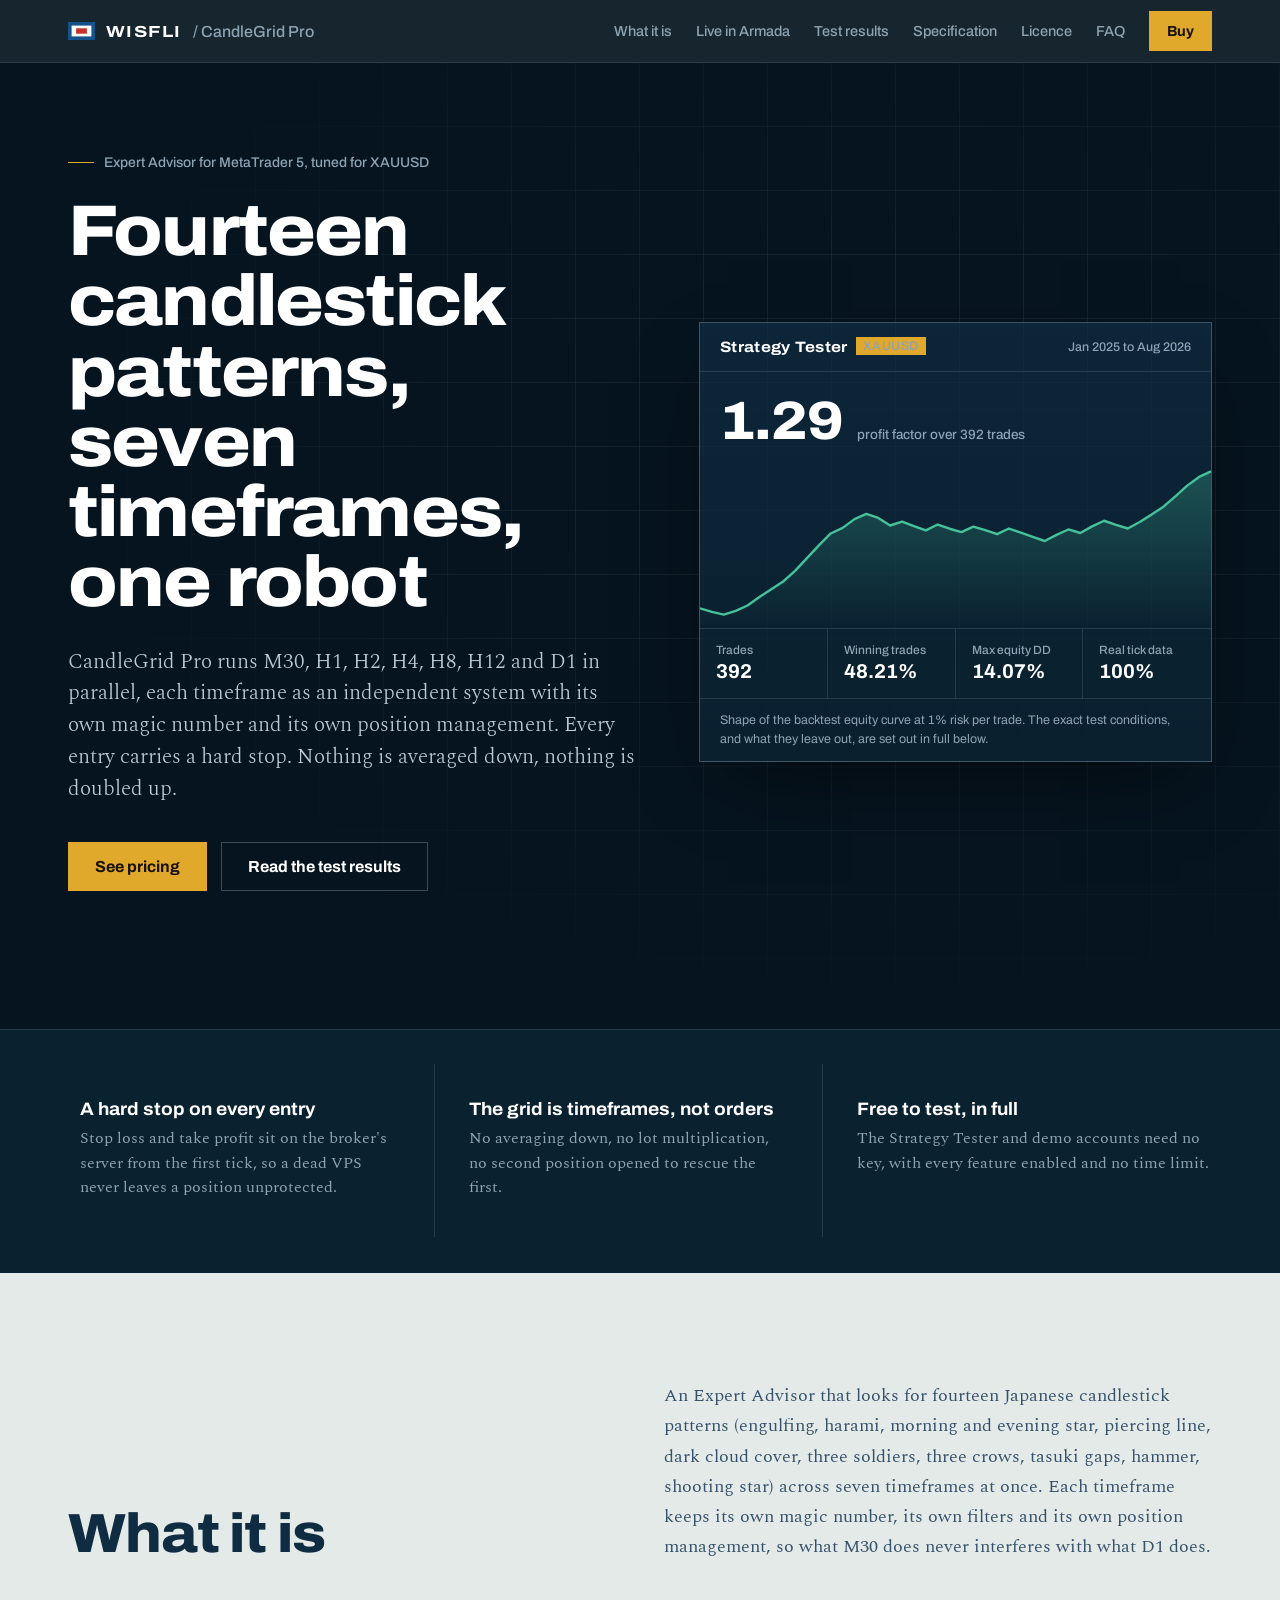
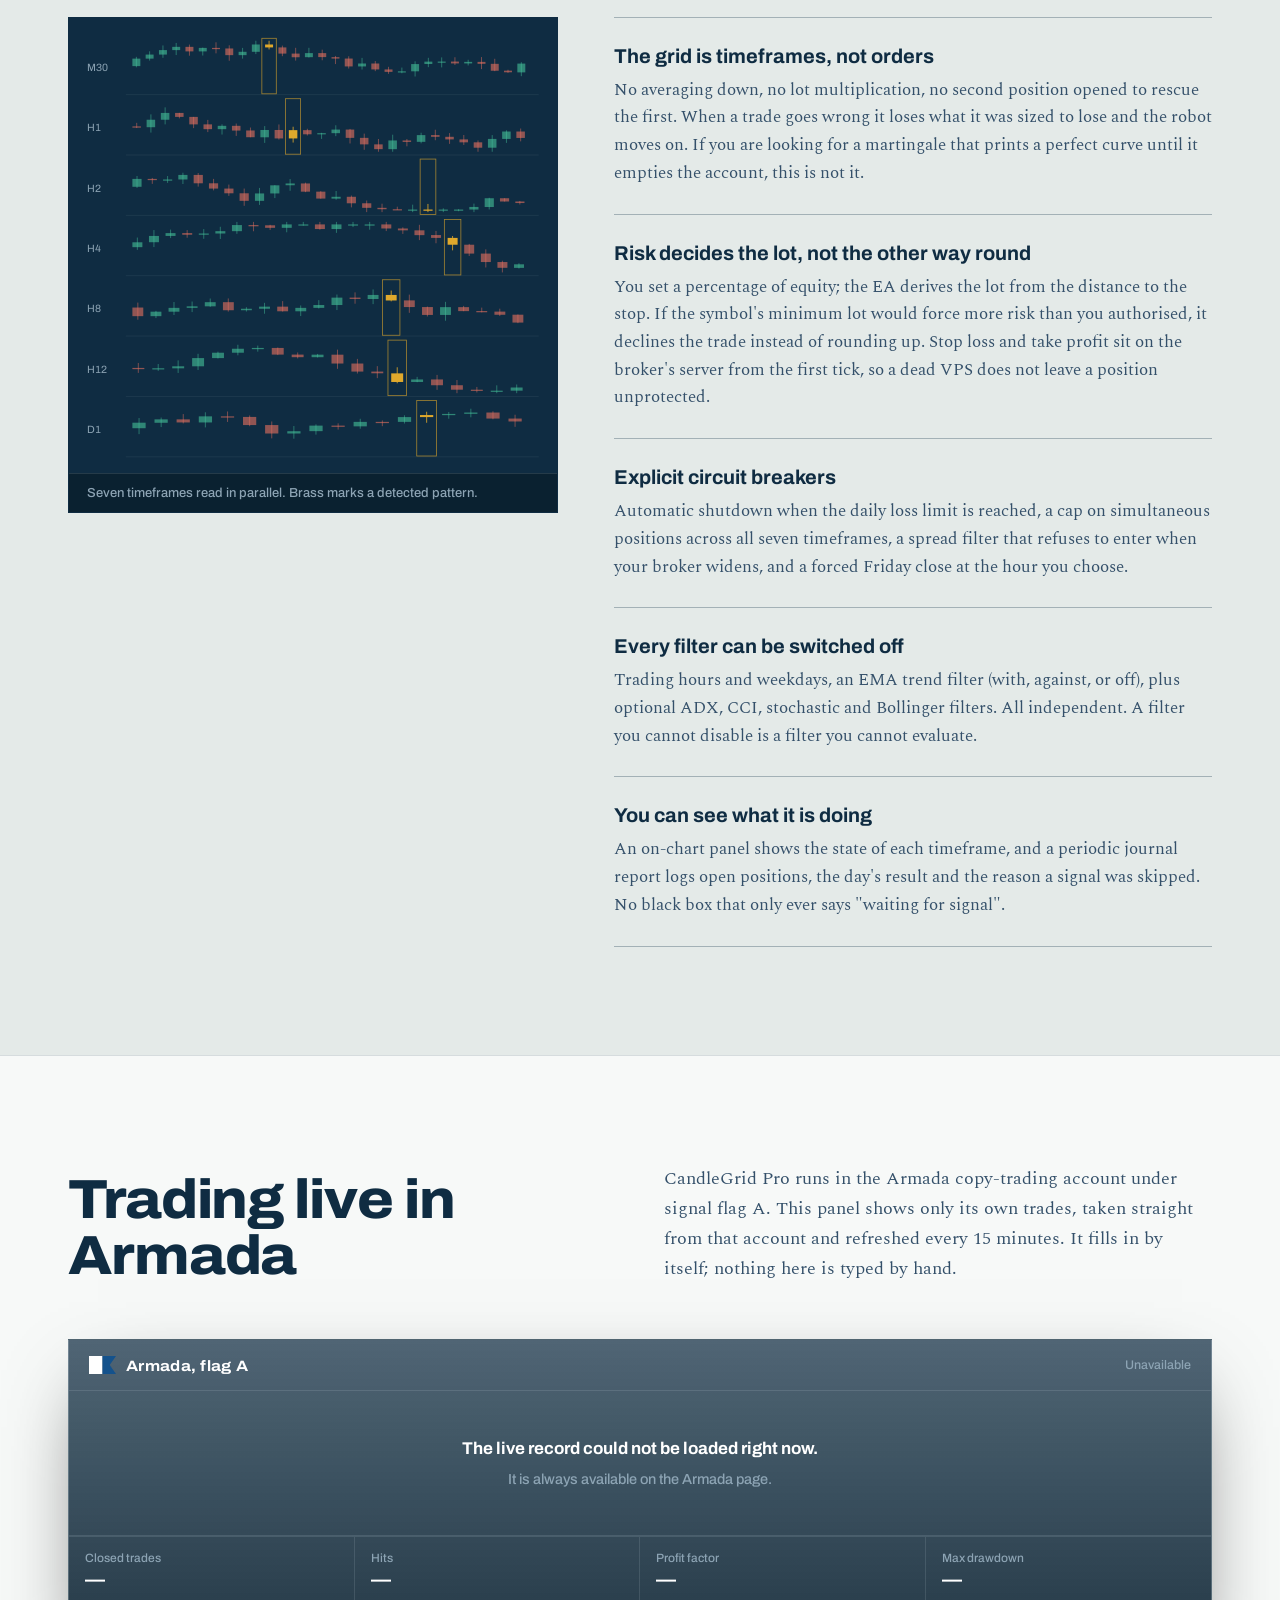
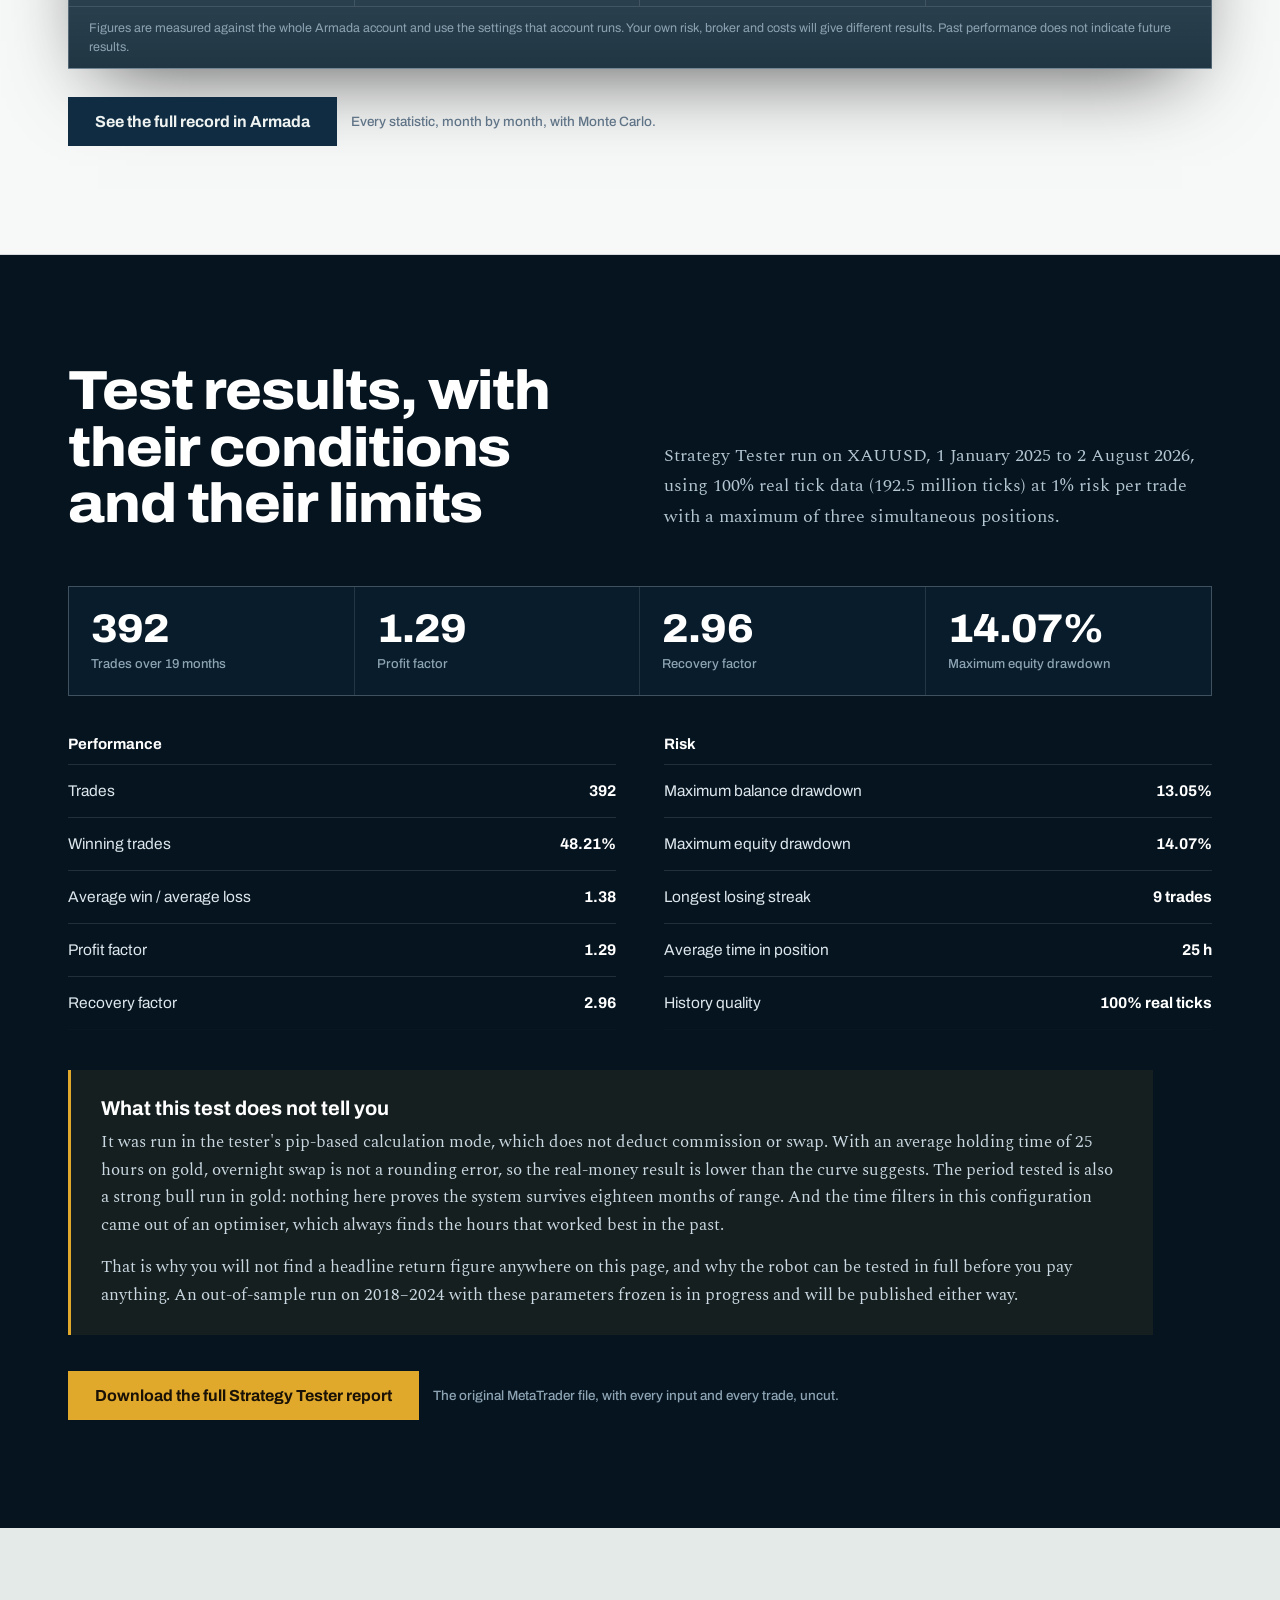
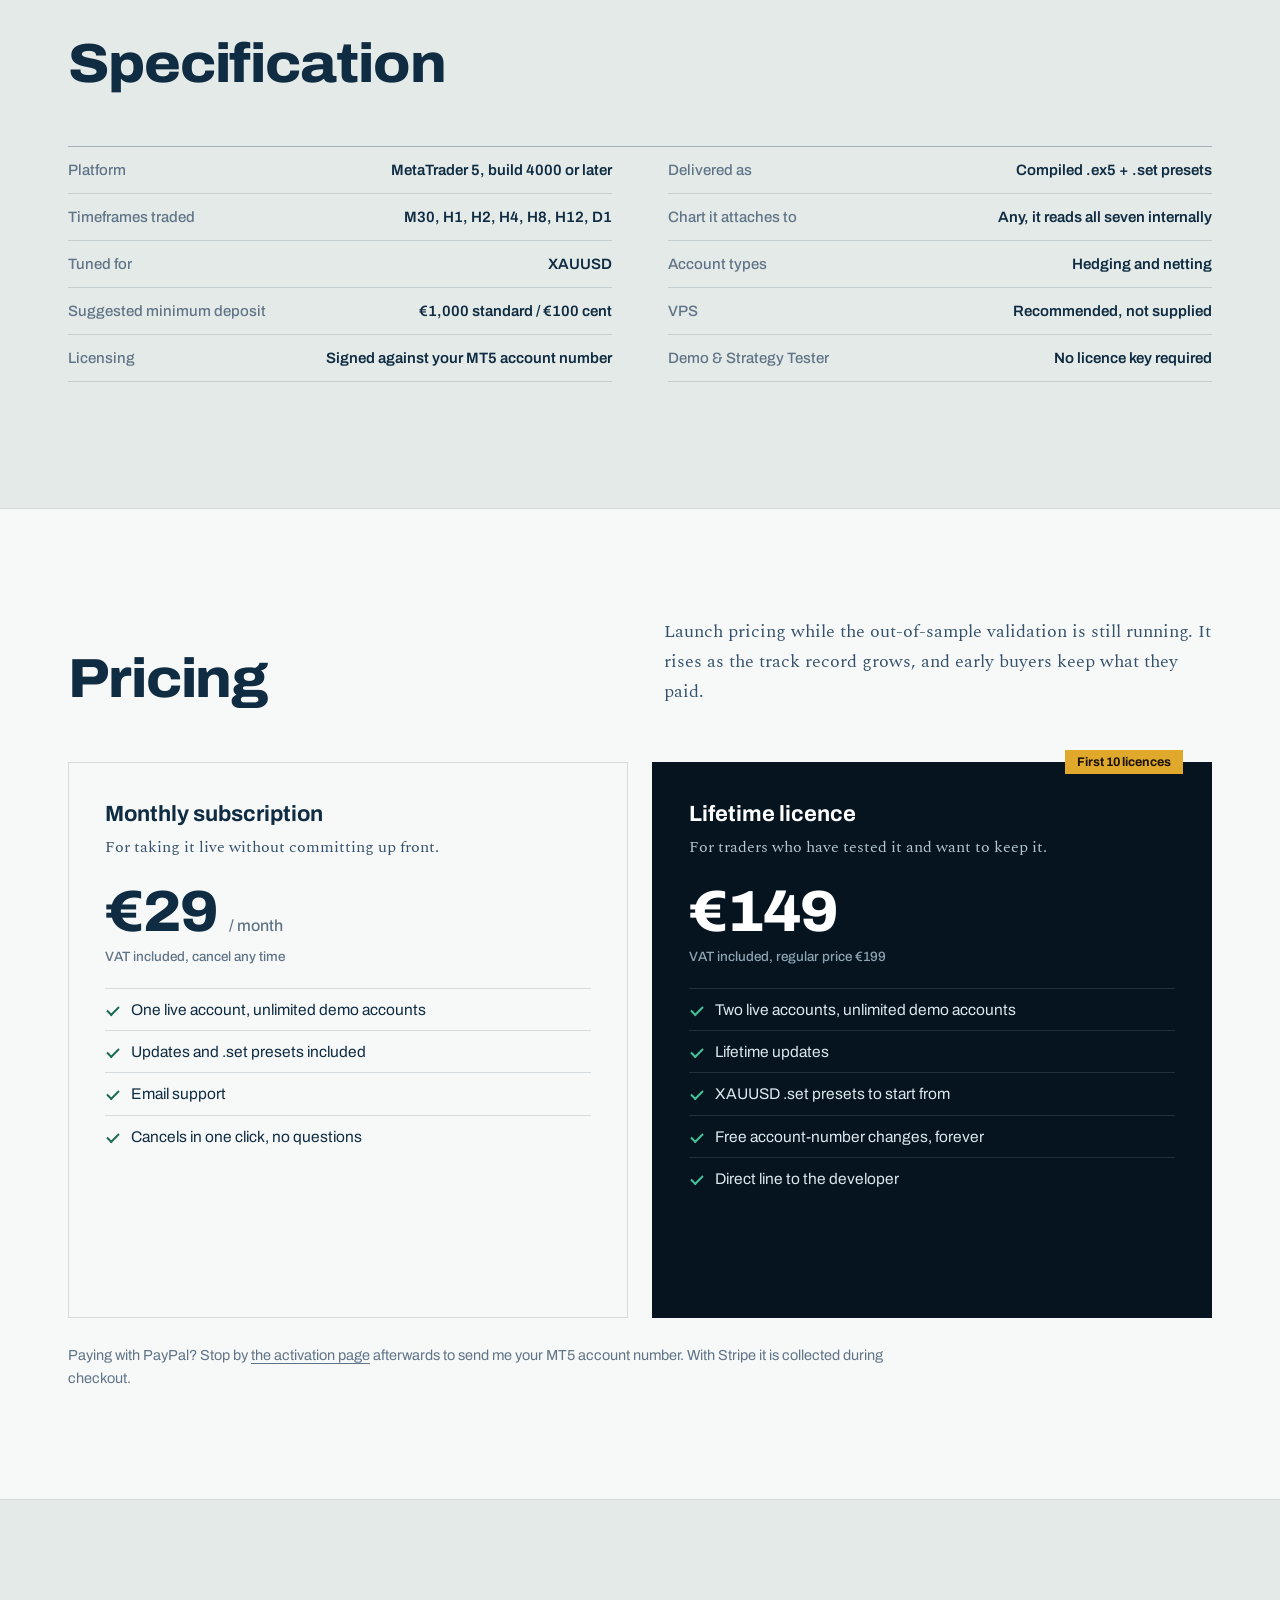
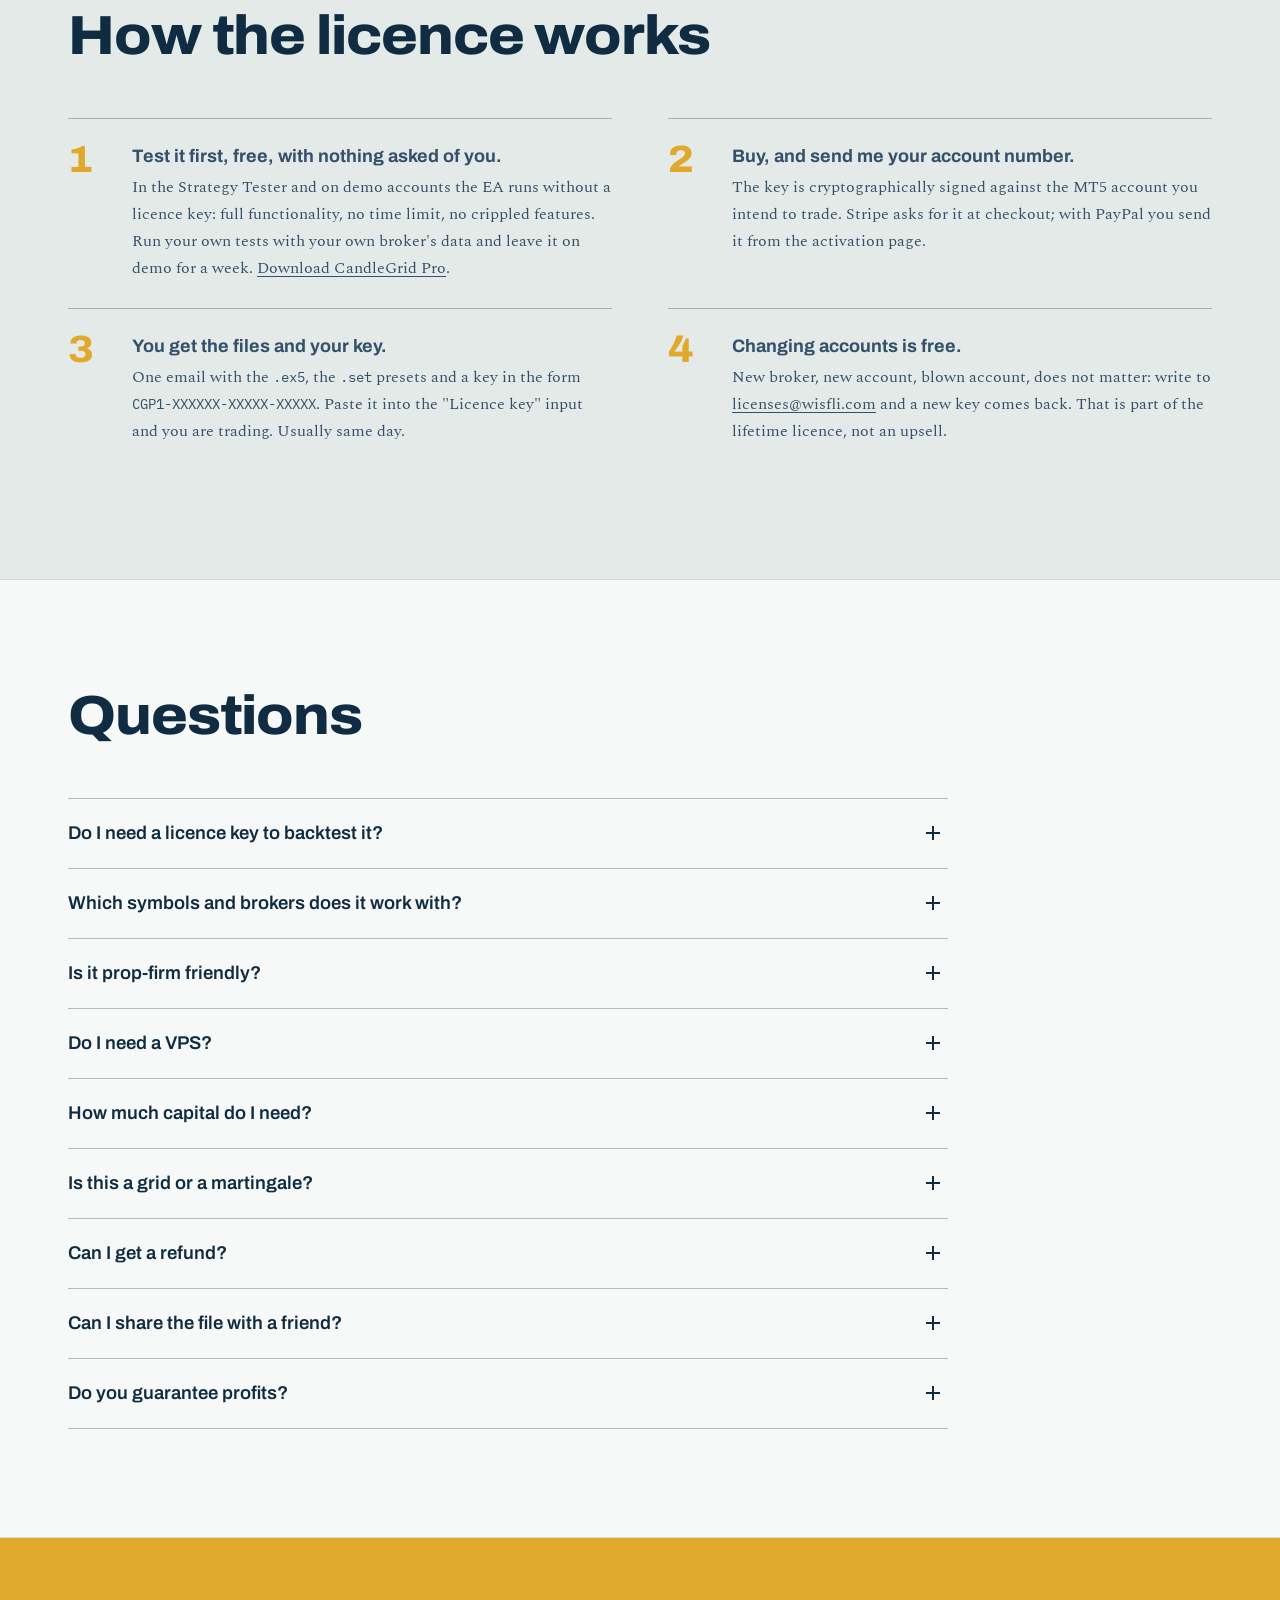
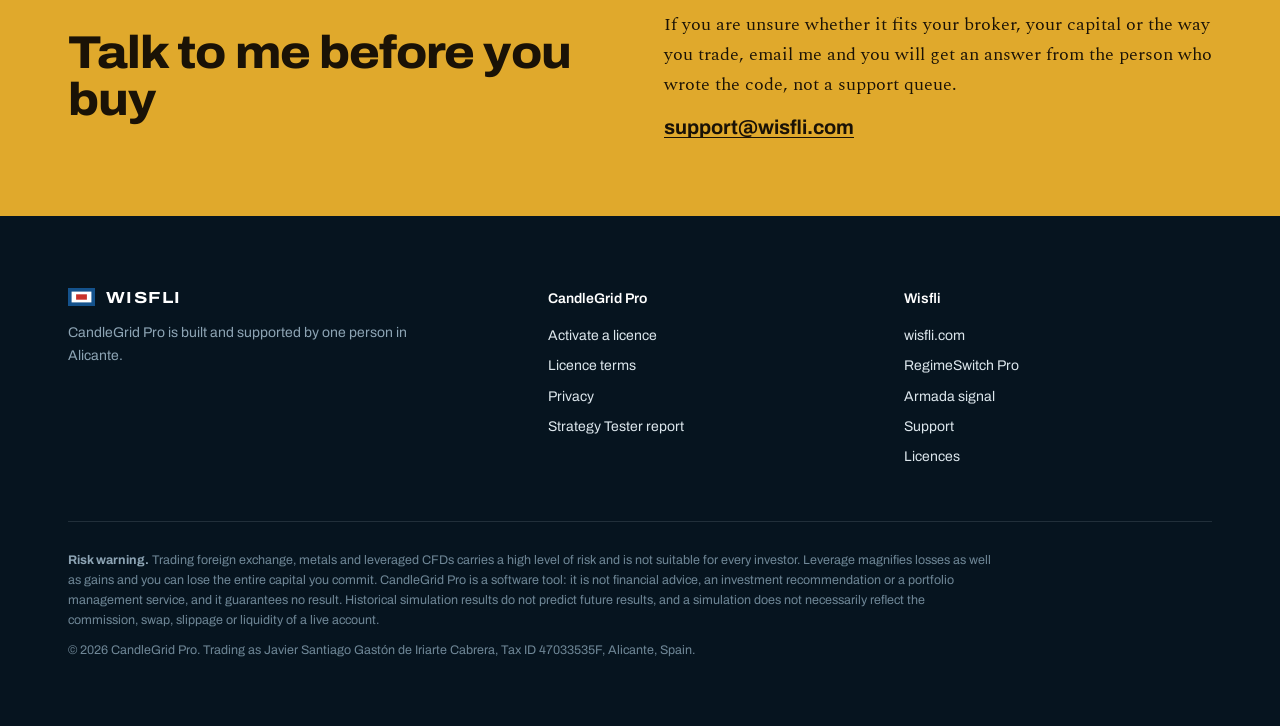
==== commit 05918f62: "Add files via upload" ====
--- a/index.html
+++ b/index.html
@@ -278,6 +278,22 @@
   *{animation:none!important;transition:none!important}
   .draw{stroke-dashoffset:0}.fade{opacity:1}
 }
+/* live record from Armada (this bot only) */
+.live-card .lv-flag svg{width:27px;height:18px;display:inline-block;vertical-align:-3px;margin-right:10px}
+.lv-body{display:grid;grid-template-columns:.9fr 1.1fr;gap:0;align-items:stretch;border-bottom:1px solid var(--drule)}
+.lv-body .inst-big{padding:24px 22px 18px;border-right:1px solid var(--drule);display:block}
+.lv-body .inst-big .num{display:block;margin:0 0 10px}
+.lv-body .inst-big .lab{display:block;line-height:1.5}
+.lv-side{margin:18px 0 0;padding:0;list-style:none;font:500 13px/1.5 Archivo;color:var(--dmuted)}
+.lv-side li{padding:7px 0;border-top:1px solid var(--drule);display:flex;justify-content:space-between;gap:14px}
+.lv-side li b{color:var(--dtext);font-weight:600;text-align:right}
+.lv-chart{position:relative;padding:14px 12px 6px;min-height:230px}
+.lv-chart svg{display:block;width:100%;height:auto}
+.lv-cap{font:500 12px Archivo;color:var(--dmuted);margin:4px 10px 8px}
+.lv-empty{grid-column:1/-1;padding:44px 22px;text-align:center;font:500 14.5px/1.6 Archivo;color:var(--dmuted)}
+.lv-empty b{display:block;color:#fff;font-size:17px;margin-bottom:6px}
+.live-card .pos{color:var(--sig)} .live-card .neg{color:var(--sig-down)}
+@media (max-width:760px){.lv-body{grid-template-columns:1fr}.lv-body .inst-big{border-right:0;border-bottom:1px solid var(--drule)}}
 </style>
 </head>
 <body>
@@ -288,6 +304,7 @@
     <a class="brand" href="https://wisfli.com/"><svg viewBox="0 0 60 40" aria-hidden="true"><path d="M0 0h60v40H0z" fill="#14528C"/><path d="M8 8h44v24H8z" fill="#fff"/><path d="M18 14h24v12H18z" fill="#C8322A"/></svg>WISFLI <span class="prod">/ CandleGrid Pro</span></a>
     <nav aria-label="Page">
       <a href="#what">What it is</a>
+      <a href="#live">Live in Armada</a>
       <a href="#test">Test results</a>
       <a href="#spec" class="opt">Specification</a>
       <a href="#licence" class="opt">Licence</a>
@@ -375,6 +392,37 @@
   </div>
 </section>
 
+<section id="live" class="panel">
+  <div class="wrap">
+    <div class="head">
+      <h2>Trading live in Armada</h2>
+      <p>CandleGrid Pro runs in the Armada copy-trading account under signal flag A. This panel shows only its own trades, taken straight from that account and refreshed every 15 minutes. It fills in by itself; nothing here is typed by hand.</p>
+    </div>
+
+    <div class="instrument live-card" id="lv-card" aria-live="polite">
+      <header>
+        <b><span class="lv-flag" id="lv-flag"></span>Armada, flag A<span class="badge" id="lv-badge" hidden>DEMO</span></b>
+        <span id="lv-updated">Loading the live record…</span>
+      </header>
+      <div class="lv-body" id="lv-body">
+        <div class="lv-empty"><b>Loading…</b></div>
+      </div>
+      <dl class="inst-grid" id="lv-grid">
+        <div><dt>Closed trades</dt><dd id="lv-trades">—</dd></div>
+        <div><dt>Hits</dt><dd id="lv-hits">—</dd></div>
+        <div><dt>Profit factor</dt><dd id="lv-pf">—</dd></div>
+        <div><dt>Max drawdown</dt><dd id="lv-dd">—</dd></div>
+      </dl>
+      <p class="inst-foot" id="lv-foot">Figures are measured against the whole Armada account and use the settings that account runs. Your own risk, broker and costs will give different results. Past performance does not indicate future results.</p>
+    </div>
+
+    <div class="actions" style="margin-top:28px">
+      <a class="btn ink" id="lv-link" href="https://jsgaston.github.io/armada/">See the full record in Armada</a>
+      <span class="aside" style="color:var(--muted)" id="lv-aside">Every statistic, month by month, with Monte Carlo.</span>
+    </div>
+  </div>
+</section>
+
 <section id="test" class="dark">
   <div class="wrap">
     <div class="head">
@@ -500,7 +548,7 @@
       <li><strong>Test it first, free, with nothing asked of you.</strong> In the Strategy Tester and on demo accounts the EA runs without a licence key: full functionality, no time limit, no crippled features. Run your own tests with your own broker's data and leave it on demo for a week. <a href="CandleGridPro.ex5">Download CandleGrid Pro</a>.</li>
       <li><strong>Buy, and send me your account number.</strong> The key is cryptographically signed against the MT5 account you intend to trade. Stripe asks for it at checkout; with PayPal you send it from the activation page.</li>
       <li><strong>You get the files and your key.</strong> One email with the <span class="mono">.ex5</span>, the <span class="mono">.set</span> presets and a key in the form <span class="mono">CGP1-XXXXXX-XXXXX-XXXXX</span>. Paste it into the "Licence key" input and you are trading. Usually same day.</li>
-      <li><strong>Changing accounts is free.</strong> New broker, new account, blown account, does not matter: email me and a new key comes back. That is part of the lifetime licence, not an upsell.</li>
+      <li><strong>Changing accounts is free.</strong> New broker, new account, blown account, does not matter: write to <a href="mailto:licenses@wisfli.com">licenses@wisfli.com</a> and a new key comes back. That is part of the lifetime licence, not an upsell.</li>
     </ol>
   </div>
 </section>
@@ -554,7 +602,7 @@
     <h2>Talk to me before you buy</h2>
     <div>
       <p>If you are unsure whether it fits your broker, your capital or the way you trade, email me and you will get an answer from the person who wrote the code, not a support queue.</p>
-      <p style="margin-top:14px"><a class="mail" href="mailto:jsgastoniriartecabrera@gmail.com">jsgastoniriartecabrera@gmail.com</a></p>
+      <p style="margin-top:14px"><a class="mail" href="mailto:support@wisfli.com">support@wisfli.com</a></p>
     </div>
   </div>
 </section>
@@ -583,7 +631,8 @@
           <li><a href="https://wisfli.com/">wisfli.com</a></li>
           <li><a href="https://jsgaston.github.io/regimeswitch-web-en/">RegimeSwitch Pro</a></li>
           <li><a href="https://jsgaston.github.io/armada/">Armada signal</a></li>
-          <li><a href="mailto:jsgastoniriartecabrera@gmail.com">Email</a></li>
+          <li><a href="mailto:support@wisfli.com">Support</a></li>
+          <li><a href="mailto:licenses@wisfli.com">Licences</a></li>
         </ul>
       </div>
     </div>
@@ -665,5 +714,145 @@
   }
 </script>
 
+<script>
+/* Live record of this bot inside Armada. Reads the public stats.json that the
+   Armada publisher uploads every 15 minutes, finds the scope under this bot's
+   flag and draws it. Nothing is stored or typed by hand. */
+(function(){
+  var FLAG='A', NAME='CandleGrid Pro', BASE='https://jsgaston.github.io/armada/';
+  var MONTHS=['Jan','Feb','Mar','Apr','May','Jun','Jul','Aug','Sep','Oct','Nov','Dec'];
+  var FLAGS={A:'<path d="M0 0h30v40H0z" fill="#fff"/><path d="M30 0h30L46 20l14 20H30z" fill="#14528C"/>',
+             B:'<path d="M0 0h60L46 20l14 20H0z" fill="#C8322A"/>',
+             C:'<path d="M0 0h60v8H0z" fill="#14528C"/><path d="M0 8h60v8H0z" fill="#fff"/><path d="M0 16h60v8H0z" fill="#C8322A"/><path d="M0 24h60v8H0z" fill="#fff"/><path d="M0 32h60v8H0z" fill="#14528C"/>'};
+  function $(id){return document.getElementById(id);}
+  function nil(v){return v===null||v===undefined||(typeof v==='number'&&isNaN(v));}
+  function esc(s){return String(s==null?'':s).replace(/[&<>"]/g,function(c){return {'&':'&amp;','<':'&lt;','>':'&gt;','"':'&quot;'}[c];});}
+  function pct(n,d){d=d==null?2:d;return nil(n)?'—':(n>0?'+':(n<0?'−':''))+Math.abs(n).toFixed(d)+'%';}
+  function upct(n,d){return nil(n)?'—':Math.abs(n).toFixed(d==null?1:d)+'%';}
+  function num(n){return nil(n)?'—':(n<0?'−':'')+Math.abs(n).toFixed(2);}
+  function ddp(n){return nil(n)?'—':(n>0?'−'+n.toFixed(2)+'%':'0.00%');}
+  function cls(n){return nil(n)?'':(n>0?'pos':(n<0?'neg':''));}
+  function fdate(iso){var d=new Date(iso+'T00:00:00Z');return d.getUTCDate()+' '+MONTHS[d.getUTCMonth()]+' '+d.getUTCFullYear();}
+  function ftime(ms){var d=new Date(ms);return d.getUTCDate()+' '+MONTHS[d.getUTCMonth()]+' '+String(d.getUTCHours()).padStart(2,'0')+':'+String(d.getUTCMinutes()).padStart(2,'0');}
+  var CUR='EUR';
+  function money(n,sign){ if(nil(n)) return '—';
+    var v=new Intl.NumberFormat('en-IE',{style:'currency',currency:CUR,maximumFractionDigits:2}).format(Math.abs(n));
+    return (n<0?'−':(sign&&n>0?'+':''))+v; }
+
+  /* monotone cubic: smooth, never overshoots. Two points get a soft S with flat ends. */
+  function smooth(P){
+    var n=P.length,i; if(!n) return '';
+    if(n===1) return 'M'+P[0][0].toFixed(1)+' '+P[0][1].toFixed(1);
+    if(n===2){ var h=(P[1][0]-P[0][0])/2; return 'M'+P[0][0].toFixed(1)+' '+P[0][1].toFixed(1)+'C'+(P[0][0]+h).toFixed(1)+' '+P[0][1].toFixed(1)+' '+(P[1][0]-h).toFixed(1)+' '+P[1][1].toFixed(1)+' '+P[1][0].toFixed(1)+' '+P[1][1].toFixed(1); }
+    var dx=[],m=[],t=[];
+    for(i=0;i<n-1;i++){ dx[i]=(P[i+1][0]-P[i][0])||1e-6; m[i]=(P[i+1][1]-P[i][1])/dx[i]; }
+    t[0]=m[0]; t[n-1]=m[n-2];
+    for(i=1;i<n-1;i++) t[i]= m[i-1]*m[i]<=0 ? 0 : 3*(dx[i-1]+dx[i])/((2*dx[i]+dx[i-1])/m[i-1]+(dx[i]+2*dx[i-1])/m[i]);
+    var d='M'+P[0][0].toFixed(1)+' '+P[0][1].toFixed(1);
+    for(i=0;i<n-1;i++){ var k=dx[i]/3;
+      d+='C'+(P[i][0]+k).toFixed(1)+' '+(P[i][1]+t[i]*k).toFixed(1)+' '+(P[i+1][0]-k).toFixed(1)+' '+(P[i+1][1]-t[i+1]*k).toFixed(1)+' '+P[i+1][0].toFixed(1)+' '+P[i+1][1].toFixed(1); }
+    return d;
+  }
+
+  function findScope(s){
+    var sc=s.scopes||[], i;
+    for(i=0;i<sc.length;i++) if(sc[i].flag===FLAG && sc[i].kind==='group') return sc[i];
+    for(i=0;i<sc.length;i++) if(sc[i].flag===FLAG) return sc[i];
+    var st=strategy(s), mg=(st&&st.magics)||[];
+    if(mg.length===1) for(i=0;i<sc.length;i++) if(sc[i].kind==='magic'&&sc[i].magics&&sc[i].magics[0]===mg[0]) return sc[i];
+    return null;
+  }
+  function strategy(s){ var l=s.strategies||[]; for(var i=0;i<l.length;i++) if(l[i].flag===FLAG) return l[i]; return null; }
+
+  /* closed trades once there are a few; hourly equity (open positions included) before that */
+  function series(sc){
+    var tl=sc.tl, n=(tl&&tl.t)?tl.t.length:0, live=sc.live||[];
+    if(n>=6 || (n>=1 && live.length<3)){
+      var pts=[{x:0,v:100}], v=100;
+      for(var i=0;i<n;i++){ v*=1+tl.r[i]/100; pts.push({x:i+1,v:v,r:tl.r[i],t:tl.t[i]*1000}); }
+      pts.kind='trade'; return pts;
+    }
+    if(live.length>=2){ var out=live.map(function(p){return {x:p[0]*1000,v:p[1],t:p[0]*1000};}); out.kind='live'; return out; }
+    var eq=(sc.equity||[]).filter(function(e){return e&&e.d&&!nil(e.v);});
+    if(eq.length>=2){ var ed=eq.map(function(e){var ms=Date.parse(e.d+'T00:00:00Z');return {x:ms,v:+e.v,t:ms};}); ed.kind='day'; return ed; }
+    return [];
+  }
+
+  function chart(sc){
+    var pts=series(sc); if(pts.length<2) return '';
+    var box=$('lv-chartbox'), W=Math.max(300,(box&&box.clientWidth)||560)-24, H=220, PL=6, PR=58, PT=16, PB=26;
+    var vs=pts.map(function(p){return p.v;});
+    var lo=Math.min.apply(null,vs.concat([100])), hi=Math.max.apply(null,vs.concat([100])), pad=(hi-lo)*.18||.2; lo-=pad; hi+=pad;
+    var x0=pts[0].x, x1=pts[pts.length-1].x;
+    var X=function(x){return PL+(x-x0)/((x1-x0)||1)*(W-PL-PR);}, Y=function(v){return PT+(1-(v-lo)/(hi-lo))*(H-PT-PB);};
+    var P=pts.map(function(p){return [X(p.x),Y(p.v)];});
+    var line=smooth(P), area=line+'L'+P[P.length-1][0].toFixed(1)+' '+(H-PB)+'L'+P[0][0].toFixed(1)+' '+(H-PB)+'Z';
+    var up=vs[vs.length-1]>=100, col=up?'#45C29A':'#E8715F';
+    var g='', steps=3;
+    for(var k=0;k<=steps;k++){ var tv=lo+(hi-lo)*k/steps, ty=Y(tv);
+      g+='<line x1="'+PL+'" x2="'+(W-PR)+'" y1="'+ty.toFixed(1)+'" y2="'+ty.toFixed(1)+'" stroke="rgba(214,230,240,.07)"/>'+
+         '<text x="'+(W-PR+8)+'" y="'+(ty+4).toFixed(1)+'" font-family="Archivo" font-size="11.5" fill="#8DA4B4">'+pct(tv-100,2)+'</text>'; }
+    g+='<line x1="'+PL+'" x2="'+(W-PR)+'" y1="'+Y(100).toFixed(1)+'" y2="'+Y(100).toFixed(1)+'" stroke="rgba(214,230,240,.3)" stroke-dasharray="3 4"/>';
+    var dots='';
+    if(pts.kind==='trade' && pts.length<=60) pts.forEach(function(p,i){ if(p.r==null) return;
+      dots+='<circle cx="'+P[i][0].toFixed(1)+'" cy="'+P[i][1].toFixed(1)+'" r="3.2" fill="'+(p.r>=0?'#45C29A':'#E8715F')+'" stroke="#0A2130" stroke-width="1.5"><title>Trade #'+i+': '+pct(p.r,3)+'</title></circle>'; });
+    var fmtT=function(ms){ return pts.kind==='day'?fdate(new Date(ms).toISOString().slice(0,10)):ftime(ms)+' UTC'; };
+    var first=pts.kind==='trade'?'start':fmtT(pts[0].t), last=pts.kind==='trade'?'trade #'+(pts.length-1):fmtT(pts[pts.length-1].t);
+    g+='<text x="'+PL+'" y="'+(H-7)+'" font-family="Archivo" font-size="11.5" fill="#8DA4B4">'+first+'</text>'+
+       '<text x="'+(W-PR)+'" y="'+(H-7)+'" text-anchor="end" font-family="Archivo" font-size="11.5" fill="#8DA4B4">'+last+'</text>';
+    return '<svg viewBox="0 0 '+W+' '+H+'" role="img" aria-label="'+esc(NAME)+' growth curve inside Armada">'+
+      '<defs><linearGradient id="lvg" x1="0" y1="0" x2="0" y2="1"><stop offset="0" stop-color="'+col+'" stop-opacity=".26"/><stop offset="1" stop-color="'+col+'" stop-opacity="0"/></linearGradient></defs>'+
+      g+'<path d="'+area+'" fill="url(#lvg)"/><path d="'+line+'" fill="none" stroke="'+col+'" stroke-width="2.4" stroke-linejoin="round" stroke-linecap="round"/>'+dots+'</svg>'+
+      '<p class="lv-cap">'+(pts.kind==='trade'?'Growth after each closed trade, % of the Armada account.':pts.kind==='day'?'Growth at each day\u2019s close, % of the Armada account.':'Hourly equity for this bot, open positions included, % of the Armada account.')+'</p>';
+  }
+
+  var STATE=null;
+  function render(){
+    var s=STATE, body=$('lv-body');
+    if(!s){ body.innerHTML='<div class="lv-empty"><b>The live record could not be loaded right now.</b>It is always available on the Armada page.</div>'; $('lv-updated').textContent='Unavailable'; return; }
+    var A=s.account||{}; if(A.currency) CUR=A.currency;
+    if(A.type==='demo'){ $('lv-badge').hidden=false;
+      $('lv-foot').textContent='The Armada account is currently a demo account, and demo fills are usually kinder than real-money execution. Figures are measured against the whole Armada account and use the settings that account runs; your own risk, broker and costs will give different results. Past performance does not indicate future results.'; }
+    if(s.updated_utc){ var mins=Math.round((Date.now()-new Date(s.updated_utc))/60000);
+      $('lv-updated').textContent='Updated '+(mins<2?'just now':mins<60?mins+' min ago':mins<2880?Math.round(mins/60)+' h ago':Math.round(mins/1440)+' days ago'); }
+    var st=strategy(s), sc=findScope(s);
+    if(!sc || sc.empty){
+      var why = st && st.status==='live' ? NAME+' is sailing in Armada but its figures are not published yet.' :
+        NAME+' has joined the Armada account and has not closed a trade there yet.';
+      body.innerHTML='<div class="lv-empty"><b>No closed trades yet.</b>'+esc(why)+' Its record appears here automatically after the first one.</div>';
+      return;
+    }
+    var R=sc.returns||{}, K=sc.risk||{}, T=sc.trades||{};
+    var money_on=A.publish_money && !nil(sc.net);
+    var big = money_on ? money(sc.net,true) : pct(R.total_pct);
+    var since = T.first_trade ? fdate(T.first_trade) : (st&&st.since?fdate(st.since):'');
+    var side=[];
+    side.push(['Contribution to the account','<span class="'+cls(R.total_pct)+'">'+pct(R.total_pct)+'</span>']);
+    if(!nil(R.month_pct)) side.push(['This month','<span class="'+cls(R.month_pct)+'">'+pct(R.month_pct)+'</span>']);
+    if(!nil(T.expectancy_pct)) side.push(['Average trade','<span class="'+cls(T.expectancy_pct)+'">'+pct(T.expectancy_pct,3)+'</span>']);
+    if(sc.magics && sc.magics.length) side.push([sc.magics.length===1?'Magic number':'Magic numbers', esc(sc.magics.join(', '))]);
+    if(sc.symbols && sc.symbols.length) side.push(['Instruments traded', esc(sc.symbols.map(function(x){return x.s;}).join(', '))]);
+    if(T.last_trade) side.push(['Last closed trade', fdate(T.last_trade)]);
+    body.innerHTML='<div class="inst-big"><span class="num '+cls(money_on?sc.net:R.total_pct)+'">'+big+'</span>'+
+      '<span class="lab">'+(money_on?'net result':'return')+' of '+esc(NAME)+' inside Armada'+(since?', since '+since:'')+'</span>'+
+      '<ul class="lv-side">'+side.map(function(r){return '<li><span>'+r[0]+'</span><b>'+r[1]+'</b></li>';}).join('')+'</ul></div>'+
+      '<div class="lv-chart" id="lv-chartbox"></div>';
+    $('lv-chartbox').innerHTML=chart(sc)||'<div class="lv-empty">Not enough points to draw a curve yet.</div>';
+    $('lv-trades').textContent=nil(T.trades)?'—':T.trades;
+    $('lv-hits').textContent=upct(T.win_rate_pct,1);
+    $('lv-pf').textContent=num(T.profit_factor);
+    $('lv-dd').textContent=ddp(K.max_drawdown_pct);
+    $('lv-link').href=BASE+'#bot='+encodeURIComponent(sc.id);
+    $('lv-link').textContent='See '+NAME+'\u2019s full record in Armada';
+  }
+
+  $('lv-flag').innerHTML=FLAGS[FLAG]?'<svg viewBox="0 0 60 40" aria-hidden="true">'+FLAGS[FLAG]+'</svg>':'';
+  fetch(BASE+'stats.json?t='+Date.now(),{cache:'no-store'})
+    .then(function(r){return r.ok?r.json():null;})
+    .then(function(s){ STATE=s; render(); })
+    .catch(function(){ STATE=null; render(); });
+  var tm; window.addEventListener('resize',function(){ clearTimeout(tm); tm=setTimeout(function(){ if(STATE){ var sc=findScope(STATE), b=$('lv-chartbox'); if(sc&&b) b.innerHTML=chart(sc); } },150); });
+})();
+</script>
 </body>
 </html>
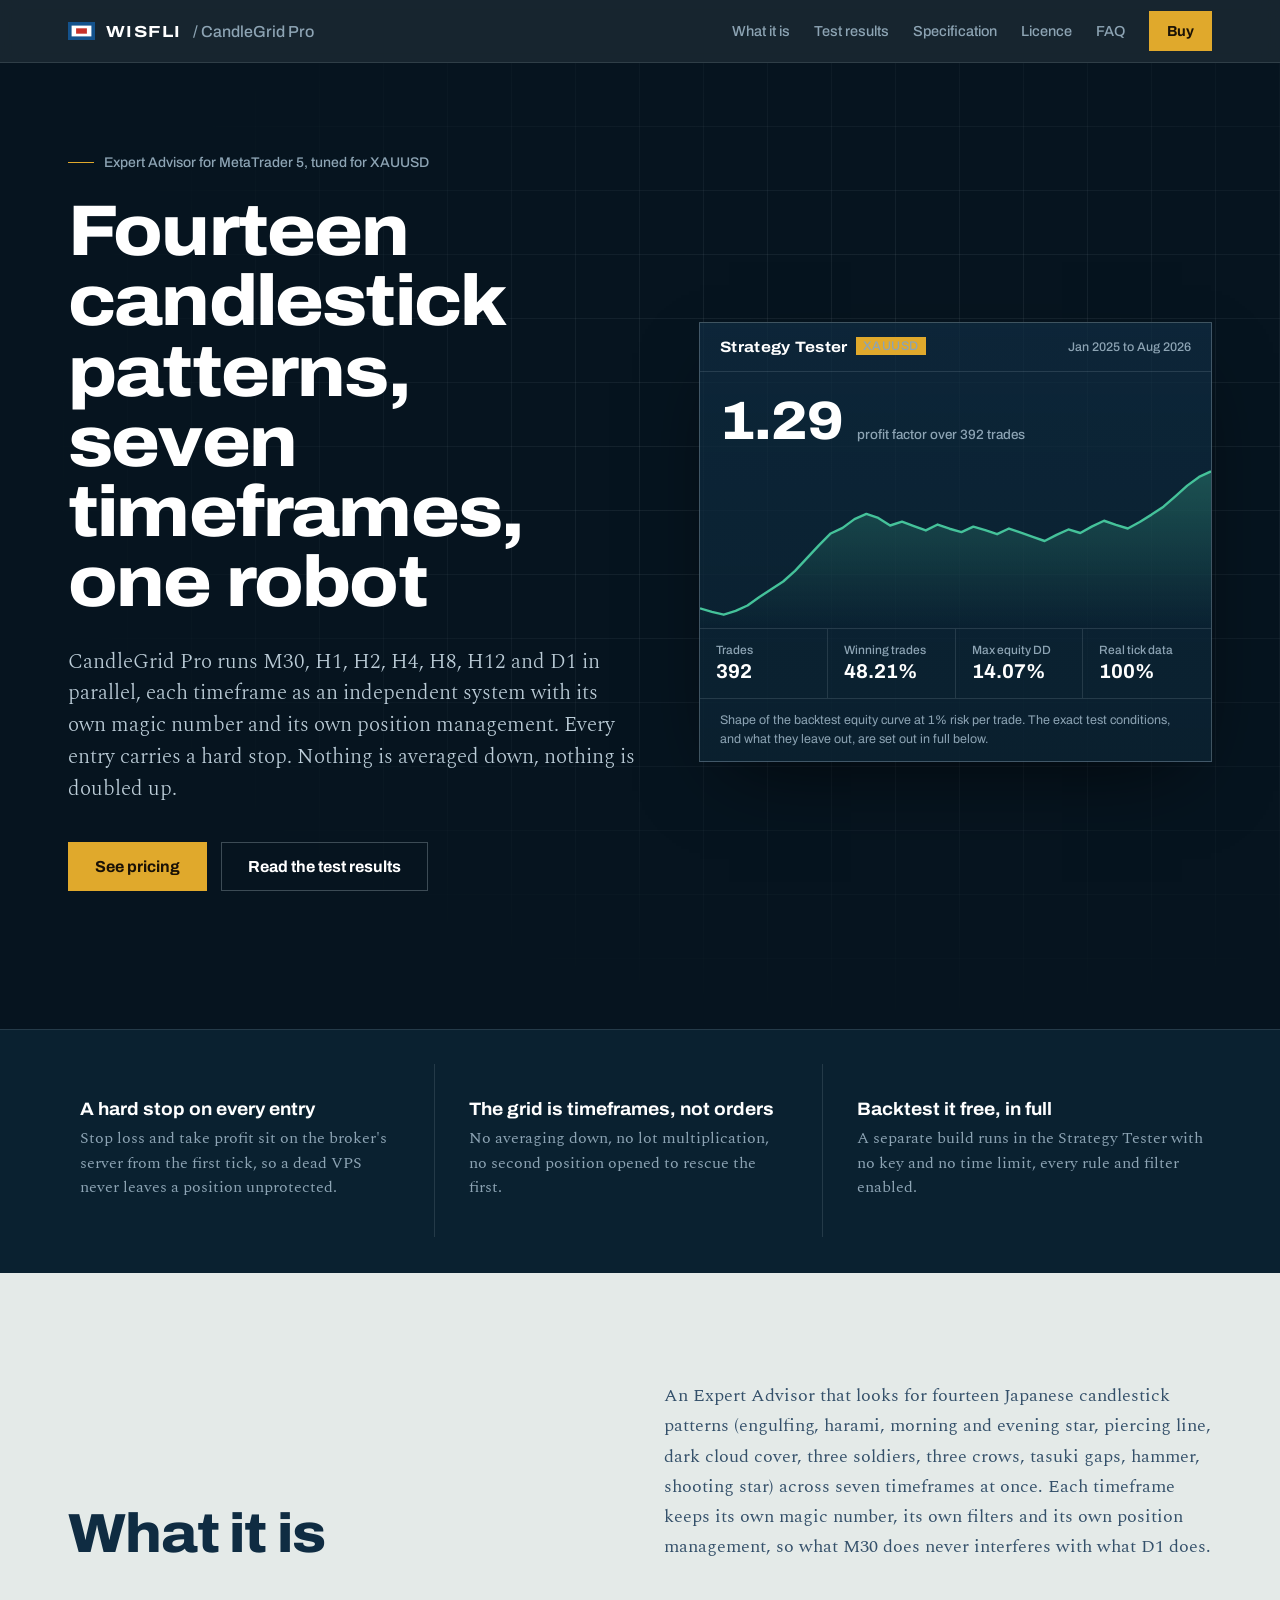
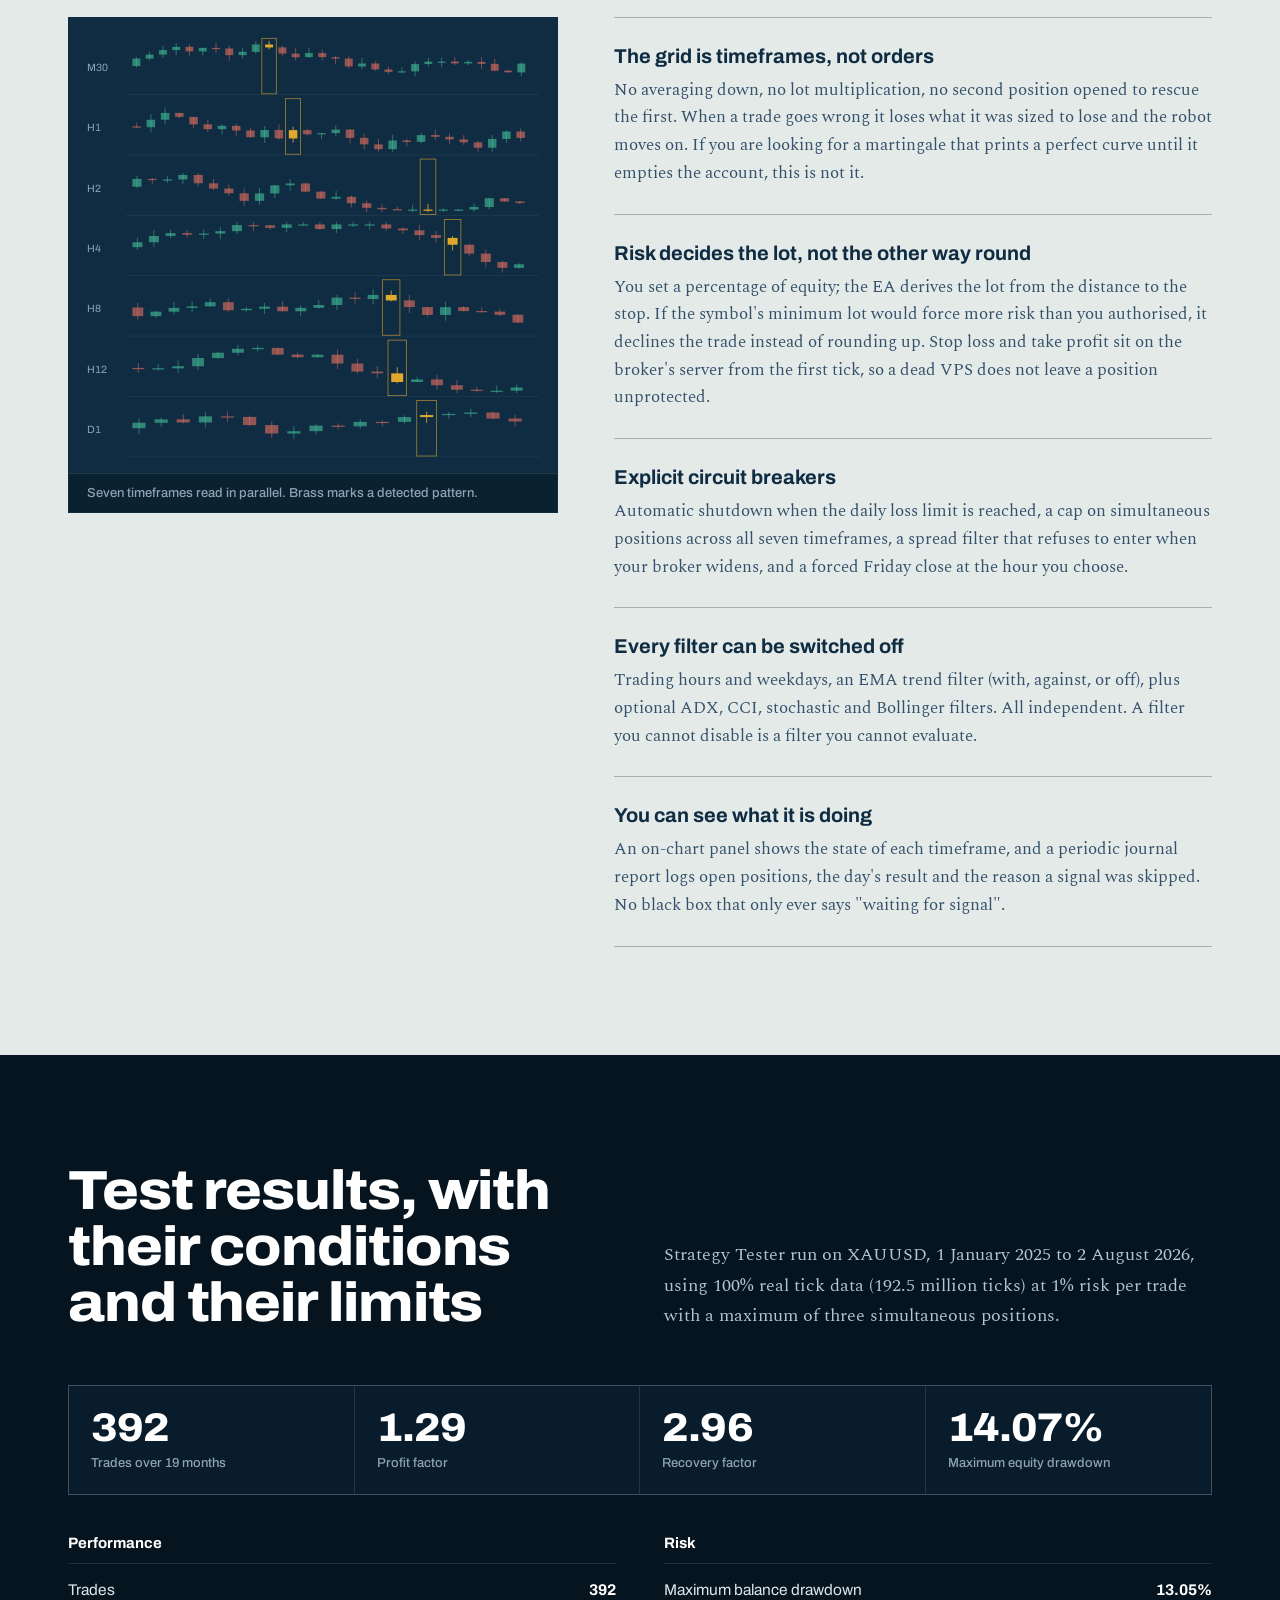
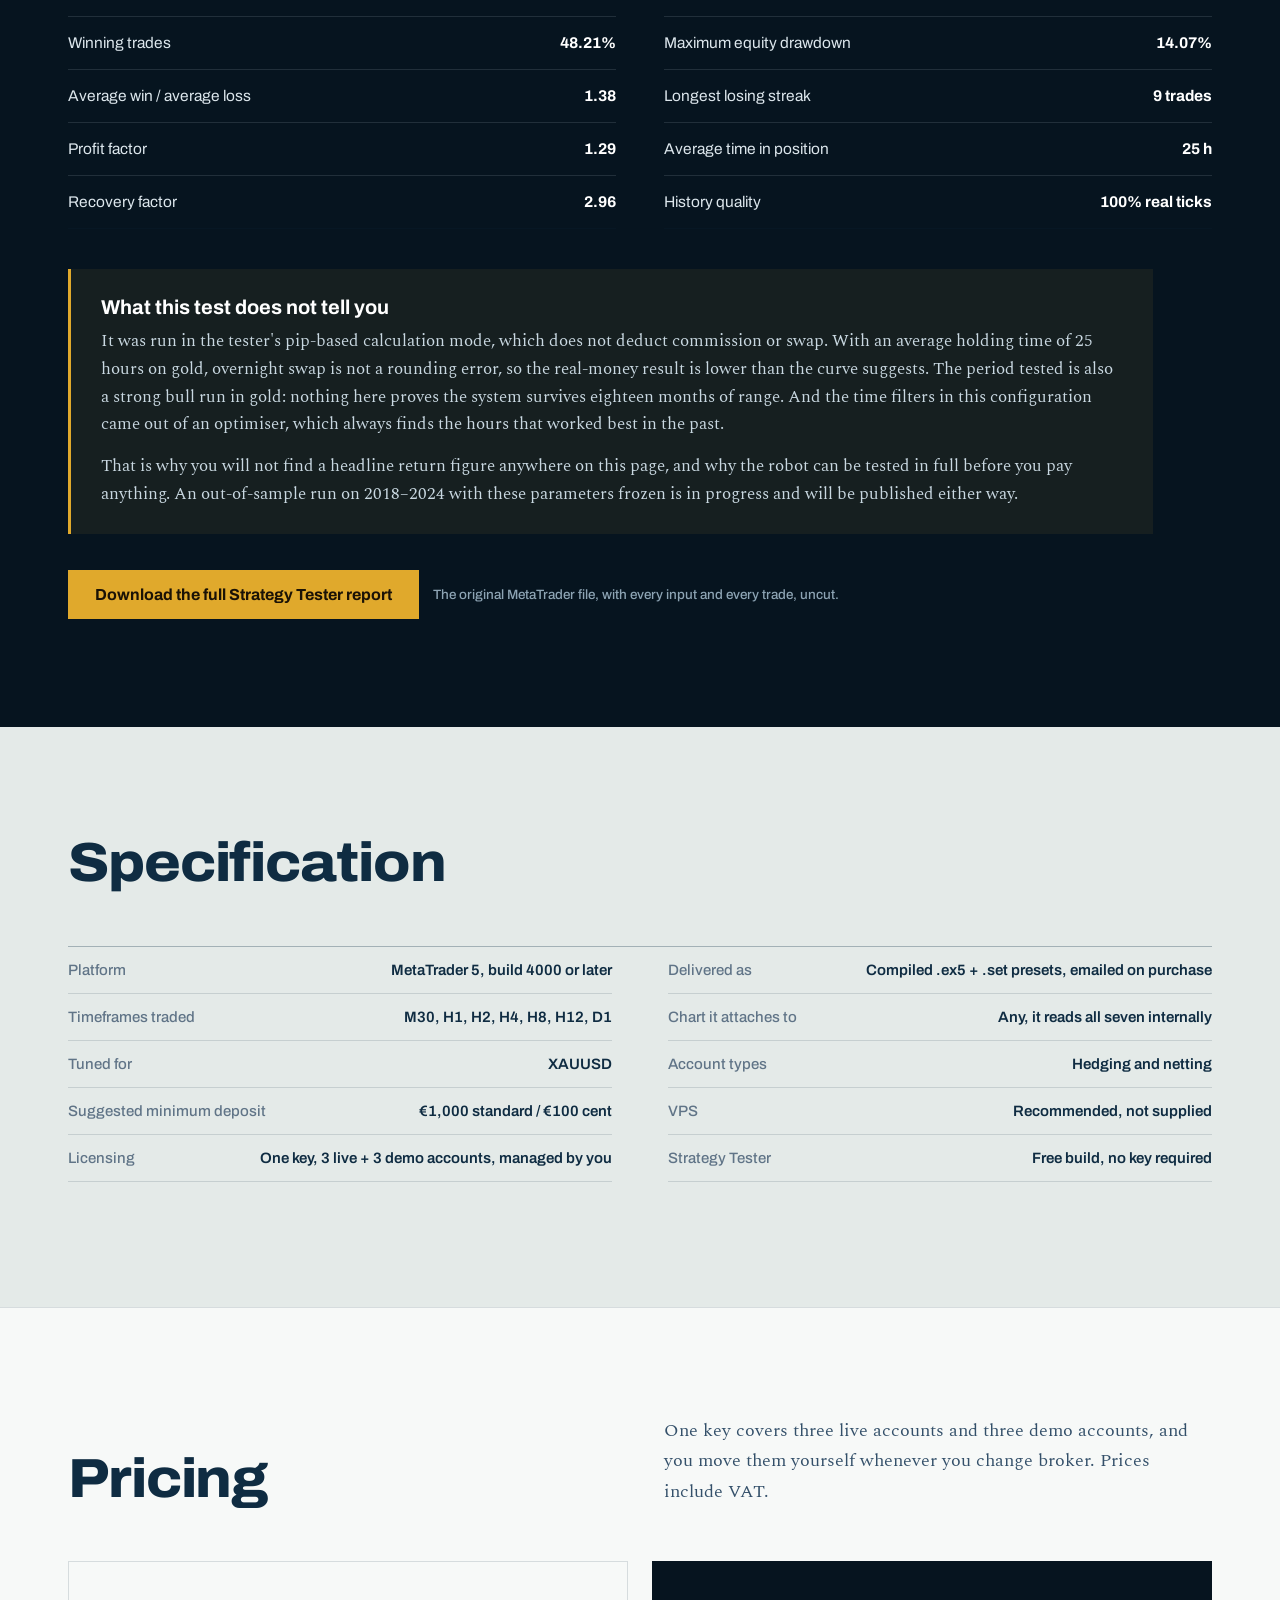
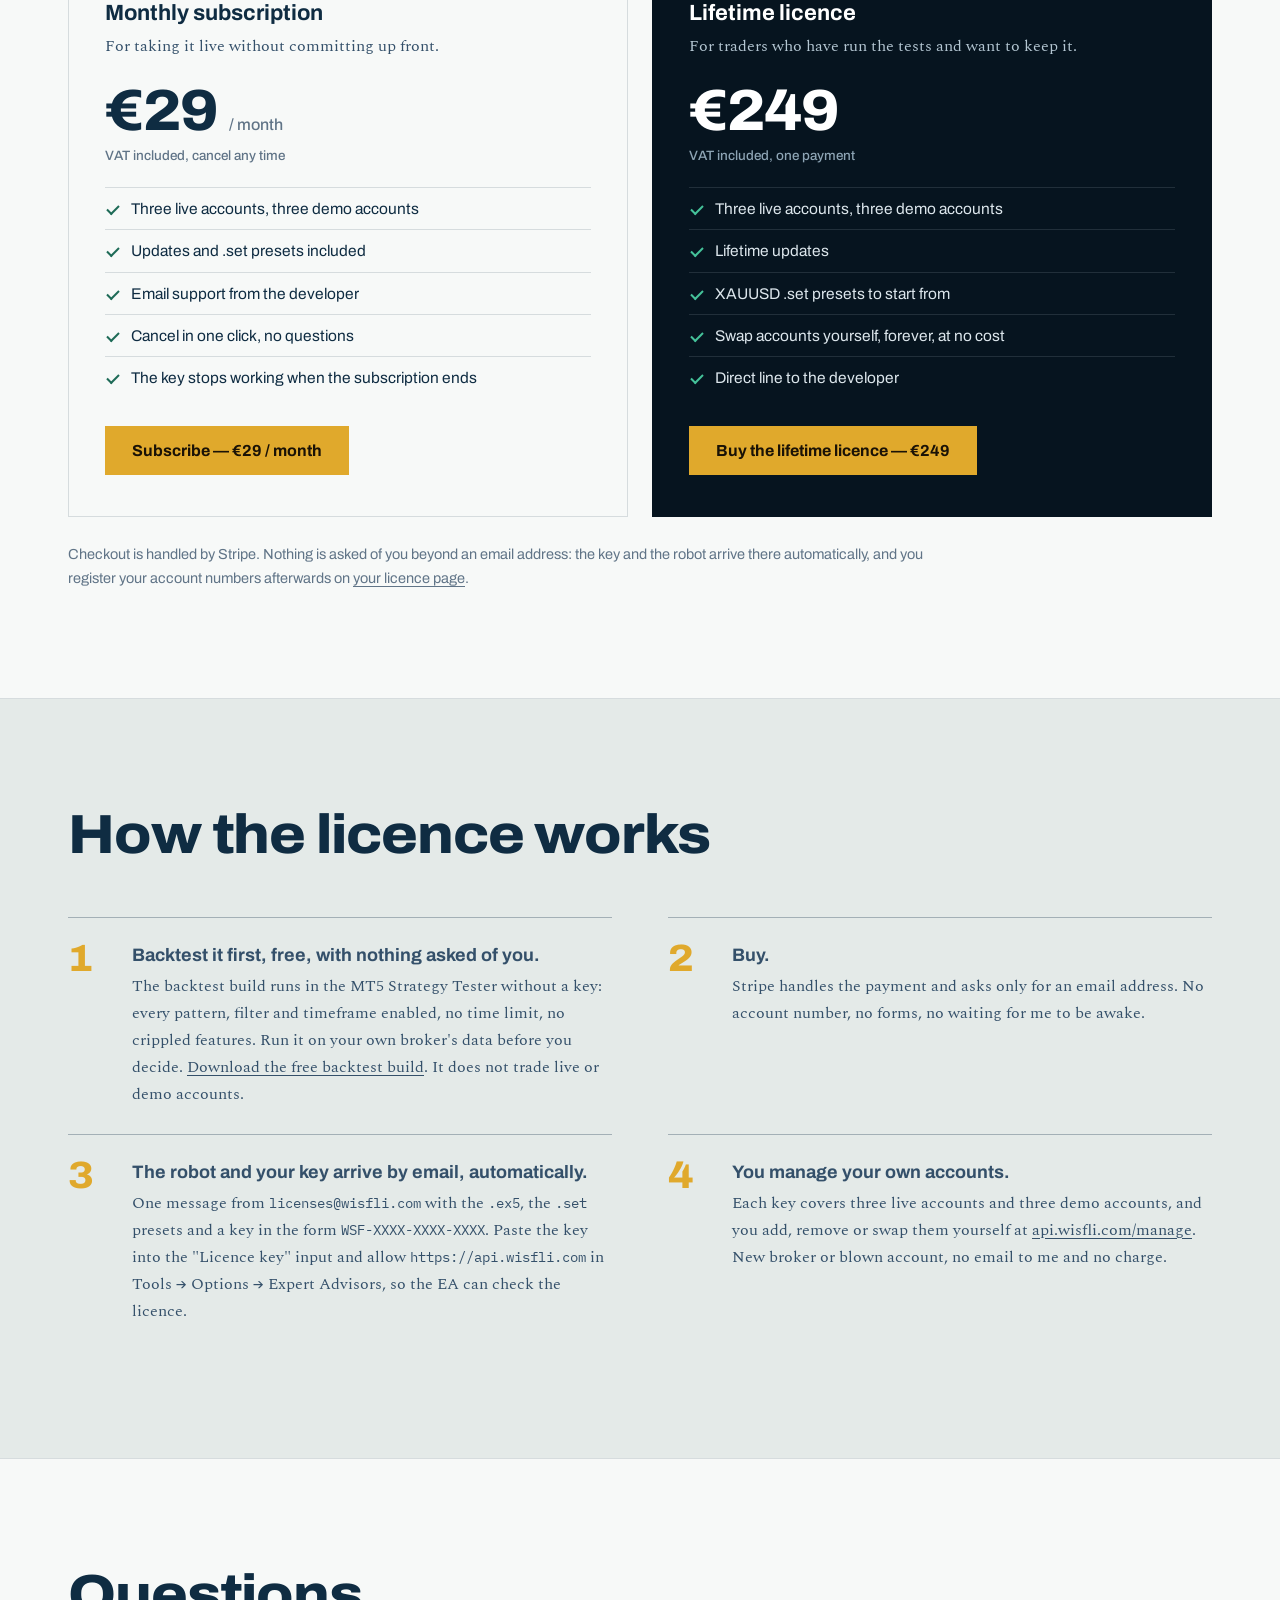
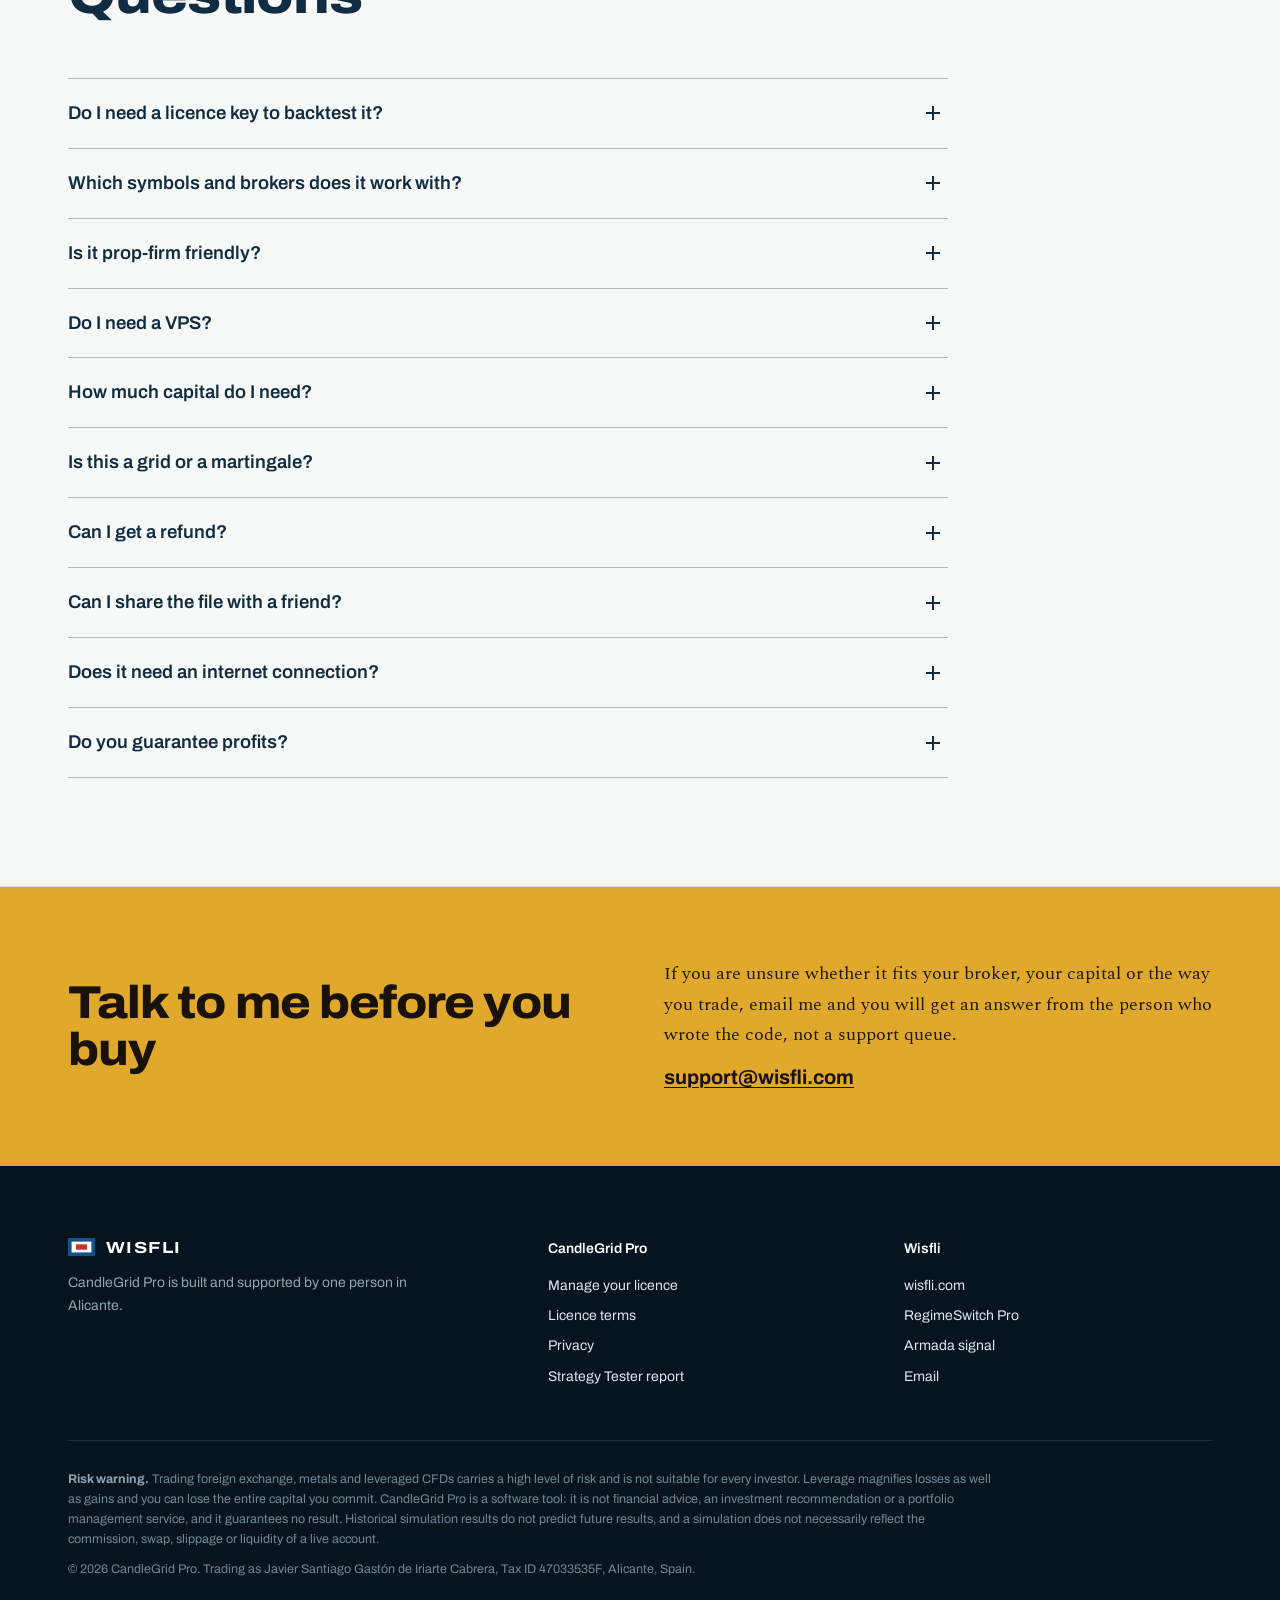
==== commit cf256fce: "Wisfli licensing, new pricing, remove paid ex5" ====
--- a/index.html
+++ b/index.html
@@ -4,12 +4,12 @@
 <meta charset="utf-8">
 <meta name="viewport" content="width=device-width, initial-scale=1">
 <title>CandleGrid Pro — Candlestick Pattern Expert Advisor for MetaTrader 5</title>
-<meta name="description" content="An MT5 Expert Advisor that trades 14 candlestick patterns across seven timeframes in parallel. Hard stop loss on every entry, no grid, no martingale. Free to test in demo and in the Strategy Tester.">
+<meta name="description" content="An MT5 Expert Advisor that trades 14 candlestick patterns across seven timeframes in parallel. Hard stop loss on every entry, no grid, no martingale. Free backtest build for the Strategy Tester.">
 <link rel="canonical" href="https://www.wisfli.com/candlegrid">
 <meta name="theme-color" content="#06141F">
 <meta property="og:type" content="product">
 <meta property="og:title" content="CandleGrid Pro — Expert Advisor for MetaTrader 5">
-<meta property="og:description" content="Fourteen candlestick patterns, seven timeframes, one robot. Every entry carries a hard stop. Test it free in demo before you buy.">
+<meta property="og:description" content="Fourteen candlestick patterns, seven timeframes, one robot. Every entry carries a hard stop. Backtest it free before you buy.">
 <meta property="og:url" content="https://www.wisfli.com/candlegrid">
 <meta name="twitter:card" content="summary_large_image">
 <link rel="icon" href="data:image/svg+xml,<svg xmlns='http://www.w3.org/2000/svg' viewBox='0 0 32 32'><rect width='32' height='32' fill='%2306141F'/><rect x='9' y='7' width='4' height='18' fill='%2345C29A'/><rect x='19' y='11' width='4' height='14' fill='%23E0A92C'/></svg>">
@@ -278,22 +278,6 @@
   *{animation:none!important;transition:none!important}
   .draw{stroke-dashoffset:0}.fade{opacity:1}
 }
-/* live record from Armada (this bot only) */
-.live-card .lv-flag svg{width:27px;height:18px;display:inline-block;vertical-align:-3px;margin-right:10px}
-.lv-body{display:grid;grid-template-columns:.9fr 1.1fr;gap:0;align-items:stretch;border-bottom:1px solid var(--drule)}
-.lv-body .inst-big{padding:24px 22px 18px;border-right:1px solid var(--drule);display:block}
-.lv-body .inst-big .num{display:block;margin:0 0 10px}
-.lv-body .inst-big .lab{display:block;line-height:1.5}
-.lv-side{margin:18px 0 0;padding:0;list-style:none;font:500 13px/1.5 Archivo;color:var(--dmuted)}
-.lv-side li{padding:7px 0;border-top:1px solid var(--drule);display:flex;justify-content:space-between;gap:14px}
-.lv-side li b{color:var(--dtext);font-weight:600;text-align:right}
-.lv-chart{position:relative;padding:14px 12px 6px;min-height:230px}
-.lv-chart svg{display:block;width:100%;height:auto}
-.lv-cap{font:500 12px Archivo;color:var(--dmuted);margin:4px 10px 8px}
-.lv-empty{grid-column:1/-1;padding:44px 22px;text-align:center;font:500 14.5px/1.6 Archivo;color:var(--dmuted)}
-.lv-empty b{display:block;color:#fff;font-size:17px;margin-bottom:6px}
-.live-card .pos{color:var(--sig)} .live-card .neg{color:var(--sig-down)}
-@media (max-width:760px){.lv-body{grid-template-columns:1fr}.lv-body .inst-big{border-right:0;border-bottom:1px solid var(--drule)}}
 </style>
 </head>
 <body>
@@ -304,7 +288,6 @@
     <a class="brand" href="https://wisfli.com/"><svg viewBox="0 0 60 40" aria-hidden="true"><path d="M0 0h60v40H0z" fill="#14528C"/><path d="M8 8h44v24H8z" fill="#fff"/><path d="M18 14h24v12H18z" fill="#C8322A"/></svg>WISFLI <span class="prod">/ CandleGrid Pro</span></a>
     <nav aria-label="Page">
       <a href="#what">What it is</a>
-      <a href="#live">Live in Armada</a>
       <a href="#test">Test results</a>
       <a href="#spec" class="opt">Specification</a>
       <a href="#licence" class="opt">Licence</a>
@@ -353,7 +336,7 @@
   <div class="wrap">
     <div><h3>A hard stop on every entry</h3><p>Stop loss and take profit sit on the broker's server from the first tick, so a dead VPS never leaves a position unprotected.</p></div>
     <div><h3>The grid is timeframes, not orders</h3><p>No averaging down, no lot multiplication, no second position opened to rescue the first.</p></div>
-    <div><h3>Free to test, in full</h3><p>The Strategy Tester and demo accounts need no key, with every feature enabled and no time limit.</p></div>
+    <div><h3>Backtest it free, in full</h3><p>A separate build runs in the Strategy Tester with no key and no time limit, every rule and filter enabled.</p></div>
   </div>
 </div>
 
@@ -392,37 +375,6 @@
   </div>
 </section>
 
-<section id="live" class="panel">
-  <div class="wrap">
-    <div class="head">
-      <h2>Trading live in Armada</h2>
-      <p>CandleGrid Pro runs in the Armada copy-trading account under signal flag A. This panel shows only its own trades, taken straight from that account and refreshed every 15 minutes. It fills in by itself; nothing here is typed by hand.</p>
-    </div>
-
-    <div class="instrument live-card" id="lv-card" aria-live="polite">
-      <header>
-        <b><span class="lv-flag" id="lv-flag"></span>Armada, flag A<span class="badge" id="lv-badge" hidden>DEMO</span></b>
-        <span id="lv-updated">Loading the live record…</span>
-      </header>
-      <div class="lv-body" id="lv-body">
-        <div class="lv-empty"><b>Loading…</b></div>
-      </div>
-      <dl class="inst-grid" id="lv-grid">
-        <div><dt>Closed trades</dt><dd id="lv-trades">—</dd></div>
-        <div><dt>Hits</dt><dd id="lv-hits">—</dd></div>
-        <div><dt>Profit factor</dt><dd id="lv-pf">—</dd></div>
-        <div><dt>Max drawdown</dt><dd id="lv-dd">—</dd></div>
-      </dl>
-      <p class="inst-foot" id="lv-foot">Figures are measured against the whole Armada account and use the settings that account runs. Your own risk, broker and costs will give different results. Past performance does not indicate future results.</p>
-    </div>
-
-    <div class="actions" style="margin-top:28px">
-      <a class="btn ink" id="lv-link" href="https://jsgaston.github.io/armada/">See the full record in Armada</a>
-      <span class="aside" style="color:var(--muted)" id="lv-aside">Every statistic, month by month, with Monte Carlo.</span>
-    </div>
-  </div>
-</section>
-
 <section id="test" class="dark">
   <div class="wrap">
     <div class="head">
@@ -478,15 +430,15 @@
     <div class="head solo"><h2>Specification</h2></div>
     <dl class="spec">
       <div><dt>Platform</dt><dd>MetaTrader 5, build 4000 or later</dd></div>
-      <div><dt>Delivered as</dt><dd>Compiled .ex5 + .set presets</dd></div>
+      <div><dt>Delivered as</dt><dd>Compiled .ex5 + .set presets, emailed on purchase</dd></div>
       <div><dt>Timeframes traded</dt><dd>M30, H1, H2, H4, H8, H12, D1</dd></div>
       <div><dt>Chart it attaches to</dt><dd>Any, it reads all seven internally</dd></div>
       <div><dt>Tuned for</dt><dd>XAUUSD</dd></div>
       <div><dt>Account types</dt><dd>Hedging and netting</dd></div>
       <div><dt>Suggested minimum deposit</dt><dd>€1,000 standard / €100 cent</dd></div>
       <div><dt>VPS</dt><dd>Recommended, not supplied</dd></div>
-      <div><dt>Licensing</dt><dd>Signed against your MT5 account number</dd></div>
-      <div><dt>Demo &amp; Strategy Tester</dt><dd>No licence key required</dd></div>
+      <div><dt>Licensing</dt><dd>One key, 3 live + 3 demo accounts, managed by you</dd></div>
+      <div><dt>Strategy Tester</dt><dd>Free build, no key required</dd></div>
     </dl>
   </div>
 </section>
@@ -495,49 +447,46 @@
   <div class="wrap">
     <div class="head">
       <h2>Pricing</h2>
-      <p>Launch pricing while the out-of-sample validation is still running. It rises as the track record grows, and early buyers keep what they paid.</p>
+      <p>One key covers three live accounts and three demo accounts, and you move them yourself whenever you change broker. Prices include VAT.</p>
     </div>
 
     <div class="plans">
       <div class="plan">
         <h3>Monthly subscription</h3>
         <p class="who">For taking it live without committing up front.</p>
-        <p class="price">€29 <em>/ month</em></p>
+        <p class="price">&euro;29 <em>/ month</em></p>
         <p class="was">VAT included, cancel any time</p>
         <ul>
-          <li>One live account, unlimited demo accounts</li>
+          <li>Three live accounts, three demo accounts</li>
           <li>Updates and .set presets included</li>
-          <li>Email support</li>
-          <li>Cancels in one click, no questions</li>
+          <li>Email support from the developer</li>
+          <li>Cancel in one click, no questions</li>
+          <li>The key stops working when the subscription ends</li>
         </ul>
         <div class="pay-slot">
-          <div id="paypal-button-container-P-9FX7453496128393BNKTDB7Q"></div>
+          <a class="btn brass" href="STRIPE_LINK_MONTHLY">Subscribe &mdash; &euro;29 / month</a>
         </div>
       </div>
 
       <div class="plan pick">
-        <span class="tag">First 10 licences</span>
         <h3>Lifetime licence</h3>
-        <p class="who">For traders who have tested it and want to keep it.</p>
-        <p class="price">€149</p>
-        <p class="was">VAT included, regular price €199</p>
+        <p class="who">For traders who have run the tests and want to keep it.</p>
+        <p class="price">&euro;249</p>
+        <p class="was">VAT included, one payment</p>
         <ul>
-          <li>Two live accounts, unlimited demo accounts</li>
+          <li>Three live accounts, three demo accounts</li>
           <li>Lifetime updates</li>
           <li>XAUUSD .set presets to start from</li>
-          <li>Free account-number changes, forever</li>
+          <li>Swap accounts yourself, forever, at no cost</li>
           <li>Direct line to the developer</li>
         </ul>
         <div class="pay-slot">
-          <stripe-buy-button
-            buy-button-id="buy_btn_1UF6qY9abIQixlis7Q6zeIdb"
-            publishable-key="pk_live_51TZyif9abIQixliscbpfVG3y2wD28GUvAfE7BnvbENBMOyUQMqE4Dh954G2zII0HNpZ6dTZxUJg4kpncQrUL266Z00nJ9nMGOT">
-          </stripe-buy-button>
+          <a class="btn brass" href="STRIPE_LINK_LIFETIME">Buy the lifetime licence &mdash; &euro;249</a>
         </div>
       </div>
     </div>
 
-    <p class="hint">Paying with PayPal? Stop by <a href="activate.html">the activation page</a> afterwards to send me your MT5 account number. With Stripe it is collected during checkout.</p>
+    <p class="hint">Checkout is handled by Stripe. Nothing is asked of you beyond an email address: the key and the robot arrive there automatically, and you register your account numbers afterwards on <a href="https://api.wisfli.com/manage">your licence page</a>.</p>
   </div>
 </section>
 
@@ -545,10 +494,10 @@
   <div class="wrap">
     <div class="head solo"><h2>How the licence works</h2></div>
     <ol class="steps">
-      <li><strong>Test it first, free, with nothing asked of you.</strong> In the Strategy Tester and on demo accounts the EA runs without a licence key: full functionality, no time limit, no crippled features. Run your own tests with your own broker's data and leave it on demo for a week. <a href="CandleGridPro.ex5">Download CandleGrid Pro</a>.</li>
-      <li><strong>Buy, and send me your account number.</strong> The key is cryptographically signed against the MT5 account you intend to trade. Stripe asks for it at checkout; with PayPal you send it from the activation page.</li>
-      <li><strong>You get the files and your key.</strong> One email with the <span class="mono">.ex5</span>, the <span class="mono">.set</span> presets and a key in the form <span class="mono">CGP1-XXXXXX-XXXXX-XXXXX</span>. Paste it into the "Licence key" input and you are trading. Usually same day.</li>
-      <li><strong>Changing accounts is free.</strong> New broker, new account, blown account, does not matter: write to <a href="mailto:licenses@wisfli.com">licenses@wisfli.com</a> and a new key comes back. That is part of the lifetime licence, not an upsell.</li>
+      <li><strong>Backtest it first, free, with nothing asked of you.</strong> The backtest build runs in the MT5 Strategy Tester without a key: every pattern, filter and timeframe enabled, no time limit, no crippled features. Run it on your own broker's data before you decide. <a href="CandleGridPro-Backtest.ex5">Download the free backtest build</a>. It does not trade live or demo accounts.</li>
+      <li><strong>Buy.</strong> Stripe handles the payment and asks only for an email address. No account number, no forms, no waiting for me to be awake.</li>
+      <li><strong>The robot and your key arrive by email, automatically.</strong> One message from <span class="mono">licenses@wisfli.com</span> with the <span class="mono">.ex5</span>, the <span class="mono">.set</span> presets and a key in the form <span class="mono">WSF-XXXX-XXXX-XXXX</span>. Paste the key into the "Licence key" input and allow <span class="mono">https://api.wisfli.com</span> in Tools &rarr; Options &rarr; Expert Advisors, so the EA can check the licence.</li>
+      <li><strong>You manage your own accounts.</strong> Each key covers three live accounts and three demo accounts, and you add, remove or swap them yourself at <a href="https://api.wisfli.com/manage">api.wisfli.com/manage</a>. New broker or blown account, no email to me and no charge.</li>
     </ol>
   </div>
 </section>
@@ -559,7 +508,7 @@
     <div class="faq-list">
       <details>
         <summary>Do I need a licence key to backtest it?</summary>
-        <p>No. The Strategy Tester and demo accounts run without a key, with every feature enabled and no time limit. The key is only needed to trade a live account.</p>
+        <p>No. The free backtest build runs in the Strategy Tester with every feature enabled and no time limit, but it will not trade a live or a demo account. Trading, on any account type, needs a key.</p>
       </details>
       <details>
         <summary>Which symbols and brokers does it work with?</summary>
@@ -583,11 +532,15 @@
       </details>
       <details>
         <summary>Can I get a refund?</summary>
-        <p>No, and that is precisely why you can test the whole thing before buying. As digital content delivered immediately, the right of withdrawal is waived on delivery of the key under Article 103(m) of the Spanish consumer protection act. If you would rather not commit, start with the monthly subscription.</p>
+        <p>No, and that is precisely why the whole strategy is yours to backtest before buying. As digital content delivered immediately, the right of withdrawal is waived on delivery of the key under Article 103(m) of the Spanish consumer protection act. If you would rather not commit, start with the monthly subscription.</p>
       </details>
       <details>
         <summary>Can I share the file with a friend?</summary>
-        <p>It will not do them any good: the key is signed against your account number and validates nowhere else. Demo accounts need no key, so if you want to show someone, let them run it on demo.</p>
+        <p>It will not do them any good. The robot checks the key against the licence server on start-up, and a key only runs on the accounts registered to it: three live and three demo, yours to set. If you want to show someone what it does, send them the free backtest build.</p>
+      </details>
+      <details>
+        <summary>Does it need an internet connection?</summary>
+        <p>The same one MT5 already needs. On start-up, and periodically after that, the robot checks your key against <span class="mono">api.wisfli.com</span>, so that address has to be allowed in Tools &rarr; Options &rarr; Expert Advisors &rarr; Allow WebRequest. On a VPS this is a one-off setting.</p>
       </details>
       <details>
         <summary>Do you guarantee profits?</summary>
@@ -619,7 +572,7 @@
       <div>
         <h4>CandleGrid Pro</h4>
         <ul>
-          <li><a href="activate.html">Activate a licence</a></li>
+          <li><a href="https://api.wisfli.com/manage">Manage your licence</a></li>
           <li><a href="terms.html">Licence terms</a></li>
           <li><a href="terms.html#privacy">Privacy</a></li>
           <li><a href="ReportTester-27085970.html">Strategy Tester report</a></li>
@@ -631,8 +584,7 @@
           <li><a href="https://wisfli.com/">wisfli.com</a></li>
           <li><a href="https://jsgaston.github.io/regimeswitch-web-en/">RegimeSwitch Pro</a></li>
           <li><a href="https://jsgaston.github.io/armada/">Armada signal</a></li>
-          <li><a href="mailto:support@wisfli.com">Support</a></li>
-          <li><a href="mailto:licenses@wisfli.com">Licences</a></li>
+          <li><a href="mailto:support@wisfli.com">Email</a></li>
         </ul>
       </div>
     </div>
@@ -691,168 +643,5 @@
   })();
 </script>
 
-<!-- Payment buttons.
-     disable-funding=card,credit stops PayPal injecting its floating menu
-     (position:fixed, maximum z-index) over the sticky header. -->
-<script src="https://js.stripe.com/v3/buy-button.js" async></script>
-<script src="https://www.paypal.com/sdk/js?client-id=AWa_6Af93UGQdocFcdOmDgC6xGjFV4Kp-8yeFyZ6DhHqPDnHt6kK5xQdSenwitI1-a0kk4Sc4DeCYK9N&vault=true&intent=subscription&currency=EUR&disable-funding=card,credit" data-sdk-integration-source="button-factory"></script>
-<script>
-  if (window.paypal) {
-    paypal.Buttons({
-      fundingSource: paypal.FUNDING.PAYPAL,
-      style: { shape: 'rect', color: 'gold', layout: 'vertical', label: 'subscribe' },
-      createSubscription: function (data, actions) {
-        return actions.subscription.create({ plan_id: 'P-9FX7453496128393BNKTDB7Q' });
-      },
-      onApprove: function (data) {
-        window.location.href = 'activate.html?sub=' + encodeURIComponent(data.subscriptionID);
-      },
-      onError: function (err) {
-        console.error('PayPal:', err);
-      }
-    }).render('#paypal-button-container-P-9FX7453496128393BNKTDB7Q');
-  }
-</script>
-
-<script>
-/* Live record of this bot inside Armada. Reads the public stats.json that the
-   Armada publisher uploads every 15 minutes, finds the scope under this bot's
-   flag and draws it. Nothing is stored or typed by hand. */
-(function(){
-  var FLAG='A', NAME='CandleGrid Pro', BASE='https://jsgaston.github.io/armada/';
-  var MONTHS=['Jan','Feb','Mar','Apr','May','Jun','Jul','Aug','Sep','Oct','Nov','Dec'];
-  var FLAGS={A:'<path d="M0 0h30v40H0z" fill="#fff"/><path d="M30 0h30L46 20l14 20H30z" fill="#14528C"/>',
-             B:'<path d="M0 0h60L46 20l14 20H0z" fill="#C8322A"/>',
-             C:'<path d="M0 0h60v8H0z" fill="#14528C"/><path d="M0 8h60v8H0z" fill="#fff"/><path d="M0 16h60v8H0z" fill="#C8322A"/><path d="M0 24h60v8H0z" fill="#fff"/><path d="M0 32h60v8H0z" fill="#14528C"/>'};
-  function $(id){return document.getElementById(id);}
-  function nil(v){return v===null||v===undefined||(typeof v==='number'&&isNaN(v));}
-  function esc(s){return String(s==null?'':s).replace(/[&<>"]/g,function(c){return {'&':'&amp;','<':'&lt;','>':'&gt;','"':'&quot;'}[c];});}
-  function pct(n,d){d=d==null?2:d;return nil(n)?'—':(n>0?'+':(n<0?'−':''))+Math.abs(n).toFixed(d)+'%';}
-  function upct(n,d){return nil(n)?'—':Math.abs(n).toFixed(d==null?1:d)+'%';}
-  function num(n){return nil(n)?'—':(n<0?'−':'')+Math.abs(n).toFixed(2);}
-  function ddp(n){return nil(n)?'—':(n>0?'−'+n.toFixed(2)+'%':'0.00%');}
-  function cls(n){return nil(n)?'':(n>0?'pos':(n<0?'neg':''));}
-  function fdate(iso){var d=new Date(iso+'T00:00:00Z');return d.getUTCDate()+' '+MONTHS[d.getUTCMonth()]+' '+d.getUTCFullYear();}
-  function ftime(ms){var d=new Date(ms);return d.getUTCDate()+' '+MONTHS[d.getUTCMonth()]+' '+String(d.getUTCHours()).padStart(2,'0')+':'+String(d.getUTCMinutes()).padStart(2,'0');}
-  var CUR='EUR';
-  function money(n,sign){ if(nil(n)) return '—';
-    var v=new Intl.NumberFormat('en-IE',{style:'currency',currency:CUR,maximumFractionDigits:2}).format(Math.abs(n));
-    return (n<0?'−':(sign&&n>0?'+':''))+v; }
-
-  /* monotone cubic: smooth, never overshoots. Two points get a soft S with flat ends. */
-  function smooth(P){
-    var n=P.length,i; if(!n) return '';
-    if(n===1) return 'M'+P[0][0].toFixed(1)+' '+P[0][1].toFixed(1);
-    if(n===2){ var h=(P[1][0]-P[0][0])/2; return 'M'+P[0][0].toFixed(1)+' '+P[0][1].toFixed(1)+'C'+(P[0][0]+h).toFixed(1)+' '+P[0][1].toFixed(1)+' '+(P[1][0]-h).toFixed(1)+' '+P[1][1].toFixed(1)+' '+P[1][0].toFixed(1)+' '+P[1][1].toFixed(1); }
-    var dx=[],m=[],t=[];
-    for(i=0;i<n-1;i++){ dx[i]=(P[i+1][0]-P[i][0])||1e-6; m[i]=(P[i+1][1]-P[i][1])/dx[i]; }
-    t[0]=m[0]; t[n-1]=m[n-2];
-    for(i=1;i<n-1;i++) t[i]= m[i-1]*m[i]<=0 ? 0 : 3*(dx[i-1]+dx[i])/((2*dx[i]+dx[i-1])/m[i-1]+(dx[i]+2*dx[i-1])/m[i]);
-    var d='M'+P[0][0].toFixed(1)+' '+P[0][1].toFixed(1);
-    for(i=0;i<n-1;i++){ var k=dx[i]/3;
-      d+='C'+(P[i][0]+k).toFixed(1)+' '+(P[i][1]+t[i]*k).toFixed(1)+' '+(P[i+1][0]-k).toFixed(1)+' '+(P[i+1][1]-t[i+1]*k).toFixed(1)+' '+P[i+1][0].toFixed(1)+' '+P[i+1][1].toFixed(1); }
-    return d;
-  }
-
-  function findScope(s){
-    var sc=s.scopes||[], i;
-    for(i=0;i<sc.length;i++) if(sc[i].flag===FLAG && sc[i].kind==='group') return sc[i];
-    for(i=0;i<sc.length;i++) if(sc[i].flag===FLAG) return sc[i];
-    var st=strategy(s), mg=(st&&st.magics)||[];
-    if(mg.length===1) for(i=0;i<sc.length;i++) if(sc[i].kind==='magic'&&sc[i].magics&&sc[i].magics[0]===mg[0]) return sc[i];
-    return null;
-  }
-  function strategy(s){ var l=s.strategies||[]; for(var i=0;i<l.length;i++) if(l[i].flag===FLAG) return l[i]; return null; }
-
-  /* closed trades once there are a few; hourly equity (open positions included) before that */
-  function series(sc){
-    var tl=sc.tl, n=(tl&&tl.t)?tl.t.length:0, live=sc.live||[];
-    if(n>=6 || (n>=1 && live.length<3)){
-      var pts=[{x:0,v:100}], v=100;
-      for(var i=0;i<n;i++){ v*=1+tl.r[i]/100; pts.push({x:i+1,v:v,r:tl.r[i],t:tl.t[i]*1000}); }
-      pts.kind='trade'; return pts;
-    }
-    if(live.length>=2){ var out=live.map(function(p){return {x:p[0]*1000,v:p[1],t:p[0]*1000};}); out.kind='live'; return out; }
-    var eq=(sc.equity||[]).filter(function(e){return e&&e.d&&!nil(e.v);});
-    if(eq.length>=2){ var ed=eq.map(function(e){var ms=Date.parse(e.d+'T00:00:00Z');return {x:ms,v:+e.v,t:ms};}); ed.kind='day'; return ed; }
-    return [];
-  }
-
-  function chart(sc){
-    var pts=series(sc); if(pts.length<2) return '';
-    var box=$('lv-chartbox'), W=Math.max(300,(box&&box.clientWidth)||560)-24, H=220, PL=6, PR=58, PT=16, PB=26;
-    var vs=pts.map(function(p){return p.v;});
-    var lo=Math.min.apply(null,vs.concat([100])), hi=Math.max.apply(null,vs.concat([100])), pad=(hi-lo)*.18||.2; lo-=pad; hi+=pad;
-    var x0=pts[0].x, x1=pts[pts.length-1].x;
-    var X=function(x){return PL+(x-x0)/((x1-x0)||1)*(W-PL-PR);}, Y=function(v){return PT+(1-(v-lo)/(hi-lo))*(H-PT-PB);};
-    var P=pts.map(function(p){return [X(p.x),Y(p.v)];});
-    var line=smooth(P), area=line+'L'+P[P.length-1][0].toFixed(1)+' '+(H-PB)+'L'+P[0][0].toFixed(1)+' '+(H-PB)+'Z';
-    var up=vs[vs.length-1]>=100, col=up?'#45C29A':'#E8715F';
-    var g='', steps=3;
-    for(var k=0;k<=steps;k++){ var tv=lo+(hi-lo)*k/steps, ty=Y(tv);
-      g+='<line x1="'+PL+'" x2="'+(W-PR)+'" y1="'+ty.toFixed(1)+'" y2="'+ty.toFixed(1)+'" stroke="rgba(214,230,240,.07)"/>'+
-         '<text x="'+(W-PR+8)+'" y="'+(ty+4).toFixed(1)+'" font-family="Archivo" font-size="11.5" fill="#8DA4B4">'+pct(tv-100,2)+'</text>'; }
-    g+='<line x1="'+PL+'" x2="'+(W-PR)+'" y1="'+Y(100).toFixed(1)+'" y2="'+Y(100).toFixed(1)+'" stroke="rgba(214,230,240,.3)" stroke-dasharray="3 4"/>';
-    var dots='';
-    if(pts.kind==='trade' && pts.length<=60) pts.forEach(function(p,i){ if(p.r==null) return;
-      dots+='<circle cx="'+P[i][0].toFixed(1)+'" cy="'+P[i][1].toFixed(1)+'" r="3.2" fill="'+(p.r>=0?'#45C29A':'#E8715F')+'" stroke="#0A2130" stroke-width="1.5"><title>Trade #'+i+': '+pct(p.r,3)+'</title></circle>'; });
-    var fmtT=function(ms){ return pts.kind==='day'?fdate(new Date(ms).toISOString().slice(0,10)):ftime(ms)+' UTC'; };
-    var first=pts.kind==='trade'?'start':fmtT(pts[0].t), last=pts.kind==='trade'?'trade #'+(pts.length-1):fmtT(pts[pts.length-1].t);
-    g+='<text x="'+PL+'" y="'+(H-7)+'" font-family="Archivo" font-size="11.5" fill="#8DA4B4">'+first+'</text>'+
-       '<text x="'+(W-PR)+'" y="'+(H-7)+'" text-anchor="end" font-family="Archivo" font-size="11.5" fill="#8DA4B4">'+last+'</text>';
-    return '<svg viewBox="0 0 '+W+' '+H+'" role="img" aria-label="'+esc(NAME)+' growth curve inside Armada">'+
-      '<defs><linearGradient id="lvg" x1="0" y1="0" x2="0" y2="1"><stop offset="0" stop-color="'+col+'" stop-opacity=".26"/><stop offset="1" stop-color="'+col+'" stop-opacity="0"/></linearGradient></defs>'+
-      g+'<path d="'+area+'" fill="url(#lvg)"/><path d="'+line+'" fill="none" stroke="'+col+'" stroke-width="2.4" stroke-linejoin="round" stroke-linecap="round"/>'+dots+'</svg>'+
-      '<p class="lv-cap">'+(pts.kind==='trade'?'Growth after each closed trade, % of the Armada account.':pts.kind==='day'?'Growth at each day\u2019s close, % of the Armada account.':'Hourly equity for this bot, open positions included, % of the Armada account.')+'</p>';
-  }
-
-  var STATE=null;
-  function render(){
-    var s=STATE, body=$('lv-body');
-    if(!s){ body.innerHTML='<div class="lv-empty"><b>The live record could not be loaded right now.</b>It is always available on the Armada page.</div>'; $('lv-updated').textContent='Unavailable'; return; }
-    var A=s.account||{}; if(A.currency) CUR=A.currency;
-    if(A.type==='demo'){ $('lv-badge').hidden=false;
-      $('lv-foot').textContent='The Armada account is currently a demo account, and demo fills are usually kinder than real-money execution. Figures are measured against the whole Armada account and use the settings that account runs; your own risk, broker and costs will give different results. Past performance does not indicate future results.'; }
-    if(s.updated_utc){ var mins=Math.round((Date.now()-new Date(s.updated_utc))/60000);
-      $('lv-updated').textContent='Updated '+(mins<2?'just now':mins<60?mins+' min ago':mins<2880?Math.round(mins/60)+' h ago':Math.round(mins/1440)+' days ago'); }
-    var st=strategy(s), sc=findScope(s);
-    if(!sc || sc.empty){
-      var why = st && st.status==='live' ? NAME+' is sailing in Armada but its figures are not published yet.' :
-        NAME+' has joined the Armada account and has not closed a trade there yet.';
-      body.innerHTML='<div class="lv-empty"><b>No closed trades yet.</b>'+esc(why)+' Its record appears here automatically after the first one.</div>';
-      return;
-    }
-    var R=sc.returns||{}, K=sc.risk||{}, T=sc.trades||{};
-    var money_on=A.publish_money && !nil(sc.net);
-    var big = money_on ? money(sc.net,true) : pct(R.total_pct);
-    var since = T.first_trade ? fdate(T.first_trade) : (st&&st.since?fdate(st.since):'');
-    var side=[];
-    side.push(['Contribution to the account','<span class="'+cls(R.total_pct)+'">'+pct(R.total_pct)+'</span>']);
-    if(!nil(R.month_pct)) side.push(['This month','<span class="'+cls(R.month_pct)+'">'+pct(R.month_pct)+'</span>']);
-    if(!nil(T.expectancy_pct)) side.push(['Average trade','<span class="'+cls(T.expectancy_pct)+'">'+pct(T.expectancy_pct,3)+'</span>']);
-    if(sc.magics && sc.magics.length) side.push([sc.magics.length===1?'Magic number':'Magic numbers', esc(sc.magics.join(', '))]);
-    if(sc.symbols && sc.symbols.length) side.push(['Instruments traded', esc(sc.symbols.map(function(x){return x.s;}).join(', '))]);
-    if(T.last_trade) side.push(['Last closed trade', fdate(T.last_trade)]);
-    body.innerHTML='<div class="inst-big"><span class="num '+cls(money_on?sc.net:R.total_pct)+'">'+big+'</span>'+
-      '<span class="lab">'+(money_on?'net result':'return')+' of '+esc(NAME)+' inside Armada'+(since?', since '+since:'')+'</span>'+
-      '<ul class="lv-side">'+side.map(function(r){return '<li><span>'+r[0]+'</span><b>'+r[1]+'</b></li>';}).join('')+'</ul></div>'+
-      '<div class="lv-chart" id="lv-chartbox"></div>';
-    $('lv-chartbox').innerHTML=chart(sc)||'<div class="lv-empty">Not enough points to draw a curve yet.</div>';
-    $('lv-trades').textContent=nil(T.trades)?'—':T.trades;
-    $('lv-hits').textContent=upct(T.win_rate_pct,1);
-    $('lv-pf').textContent=num(T.profit_factor);
-    $('lv-dd').textContent=ddp(K.max_drawdown_pct);
-    $('lv-link').href=BASE+'#bot='+encodeURIComponent(sc.id);
-    $('lv-link').textContent='See '+NAME+'\u2019s full record in Armada';
-  }
-
-  $('lv-flag').innerHTML=FLAGS[FLAG]?'<svg viewBox="0 0 60 40" aria-hidden="true">'+FLAGS[FLAG]+'</svg>':'';
-  fetch(BASE+'stats.json?t='+Date.now(),{cache:'no-store'})
-    .then(function(r){return r.ok?r.json():null;})
-    .then(function(s){ STATE=s; render(); })
-    .catch(function(){ STATE=null; render(); });
-  var tm; window.addEventListener('resize',function(){ clearTimeout(tm); tm=setTimeout(function(){ if(STATE){ var sc=findScope(STATE), b=$('lv-chartbox'); if(sc&&b) b.innerHTML=chart(sc); } },150); });
-})();
-</script>
 </body>
 </html>
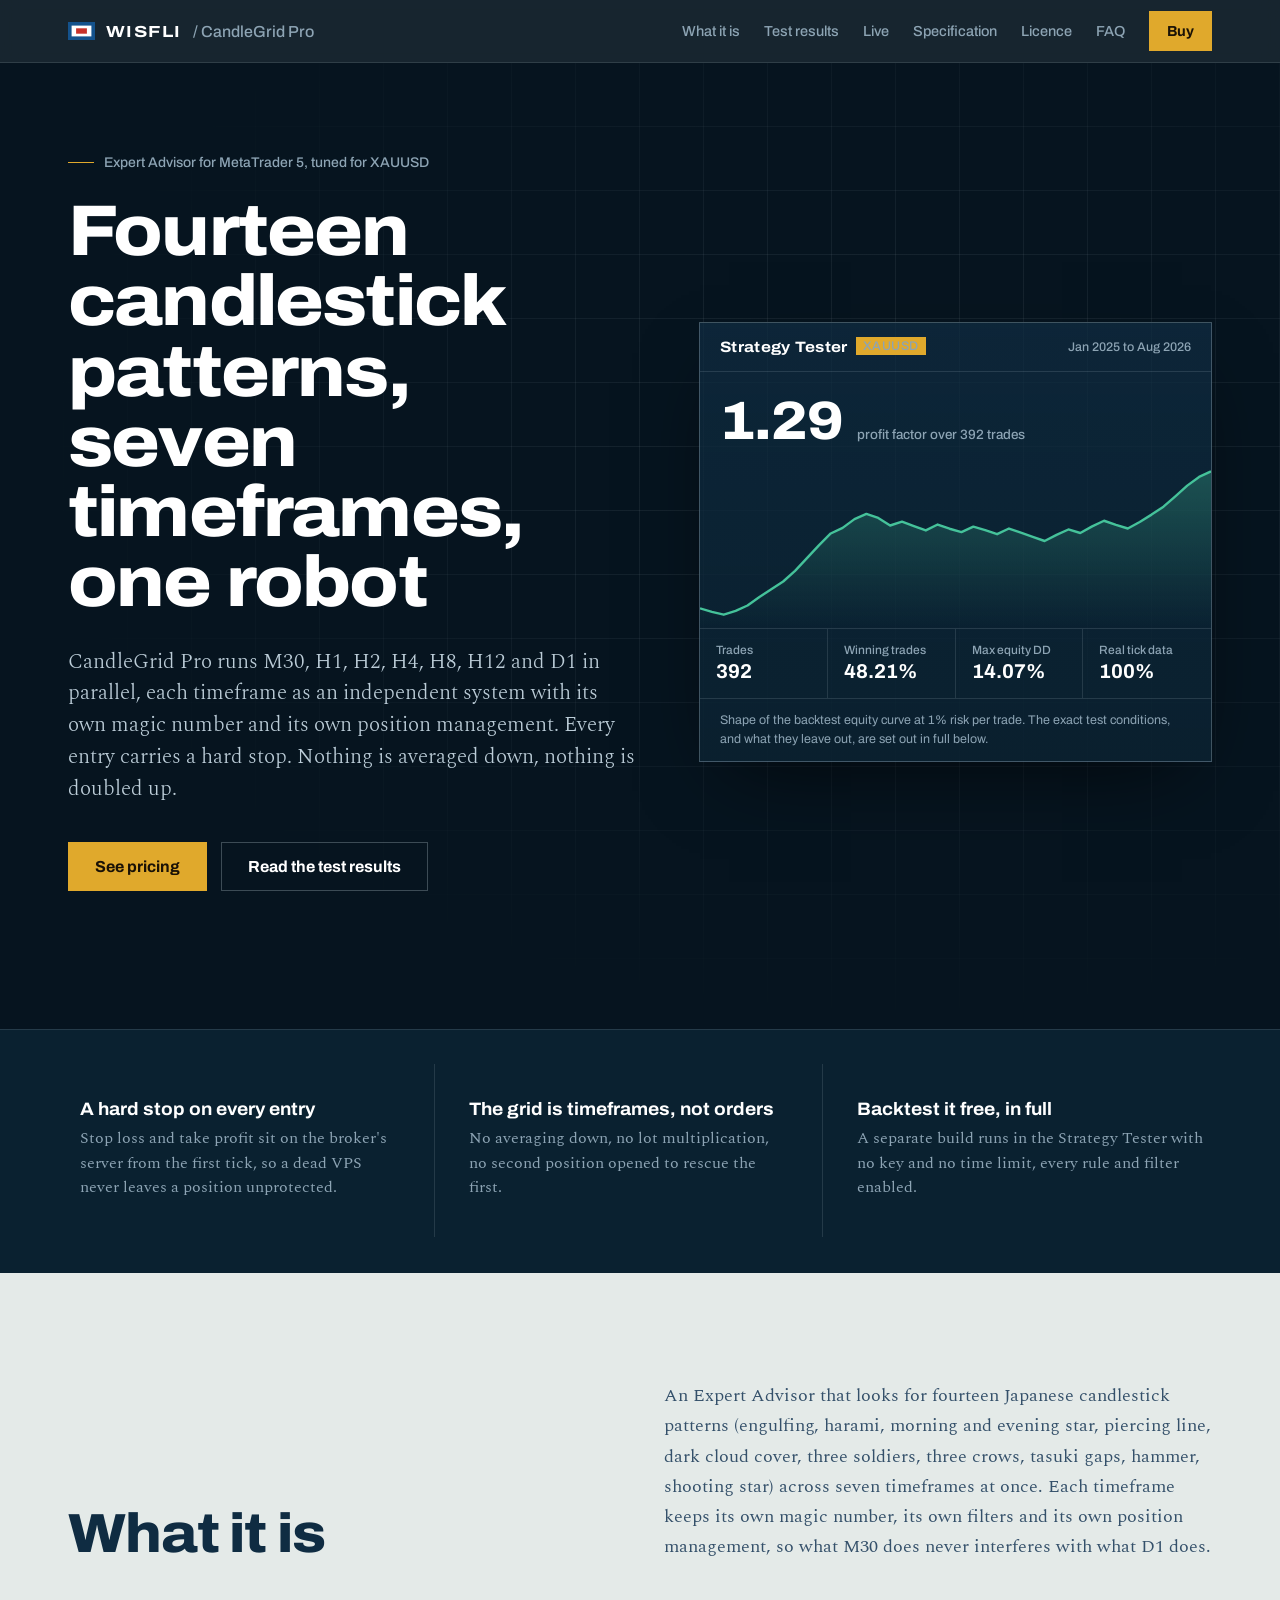
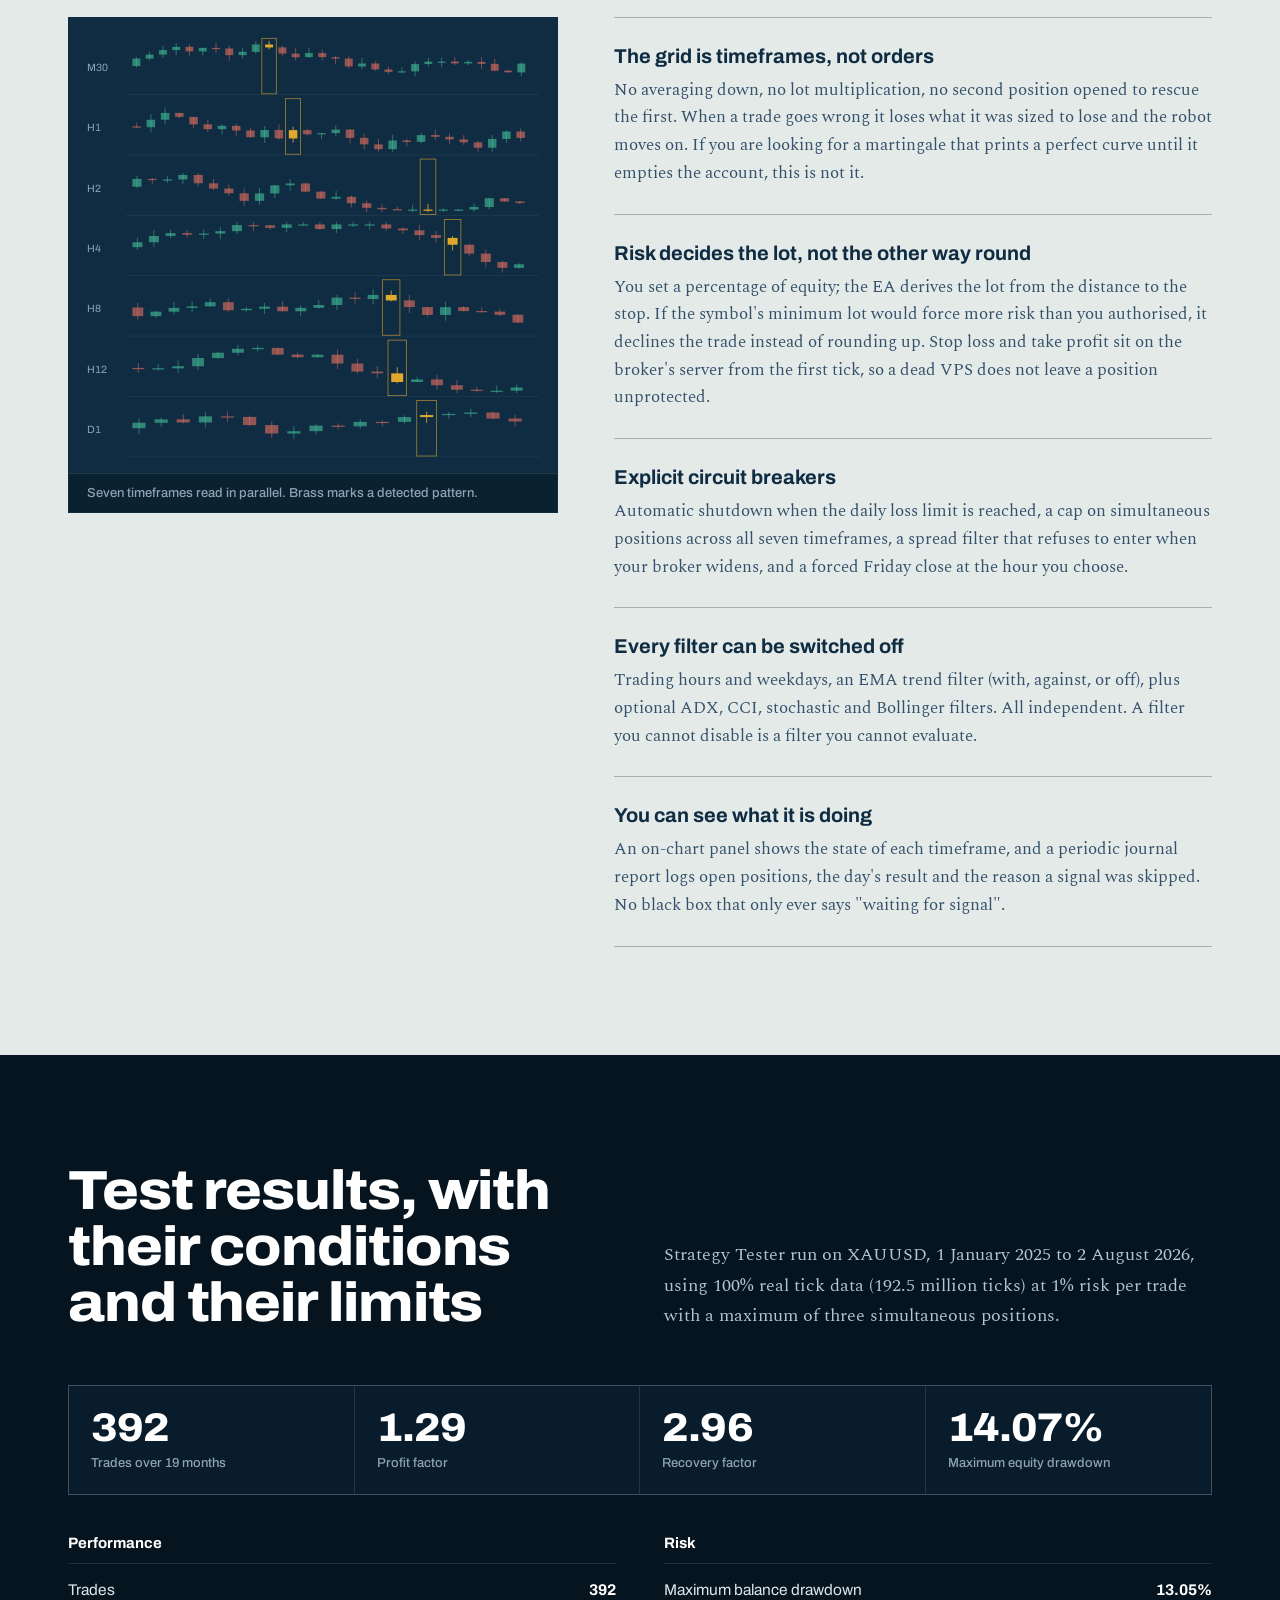
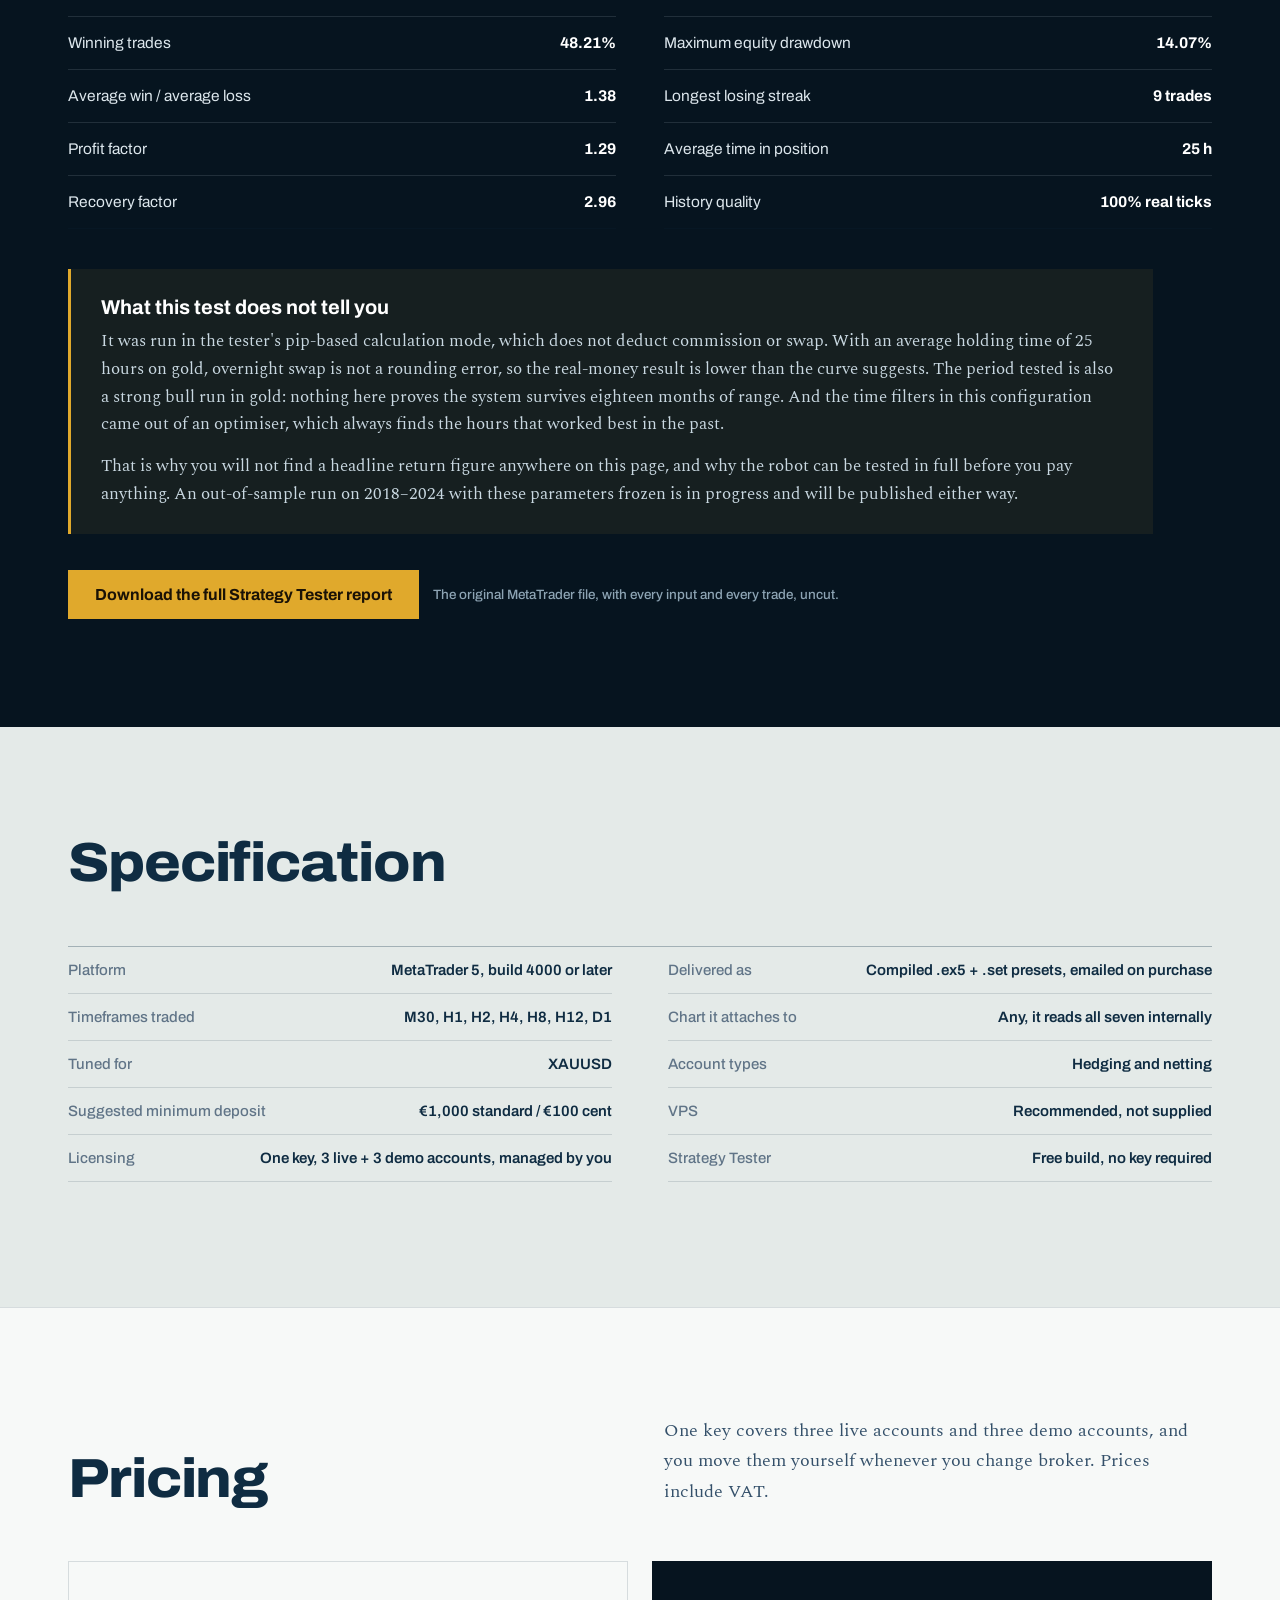
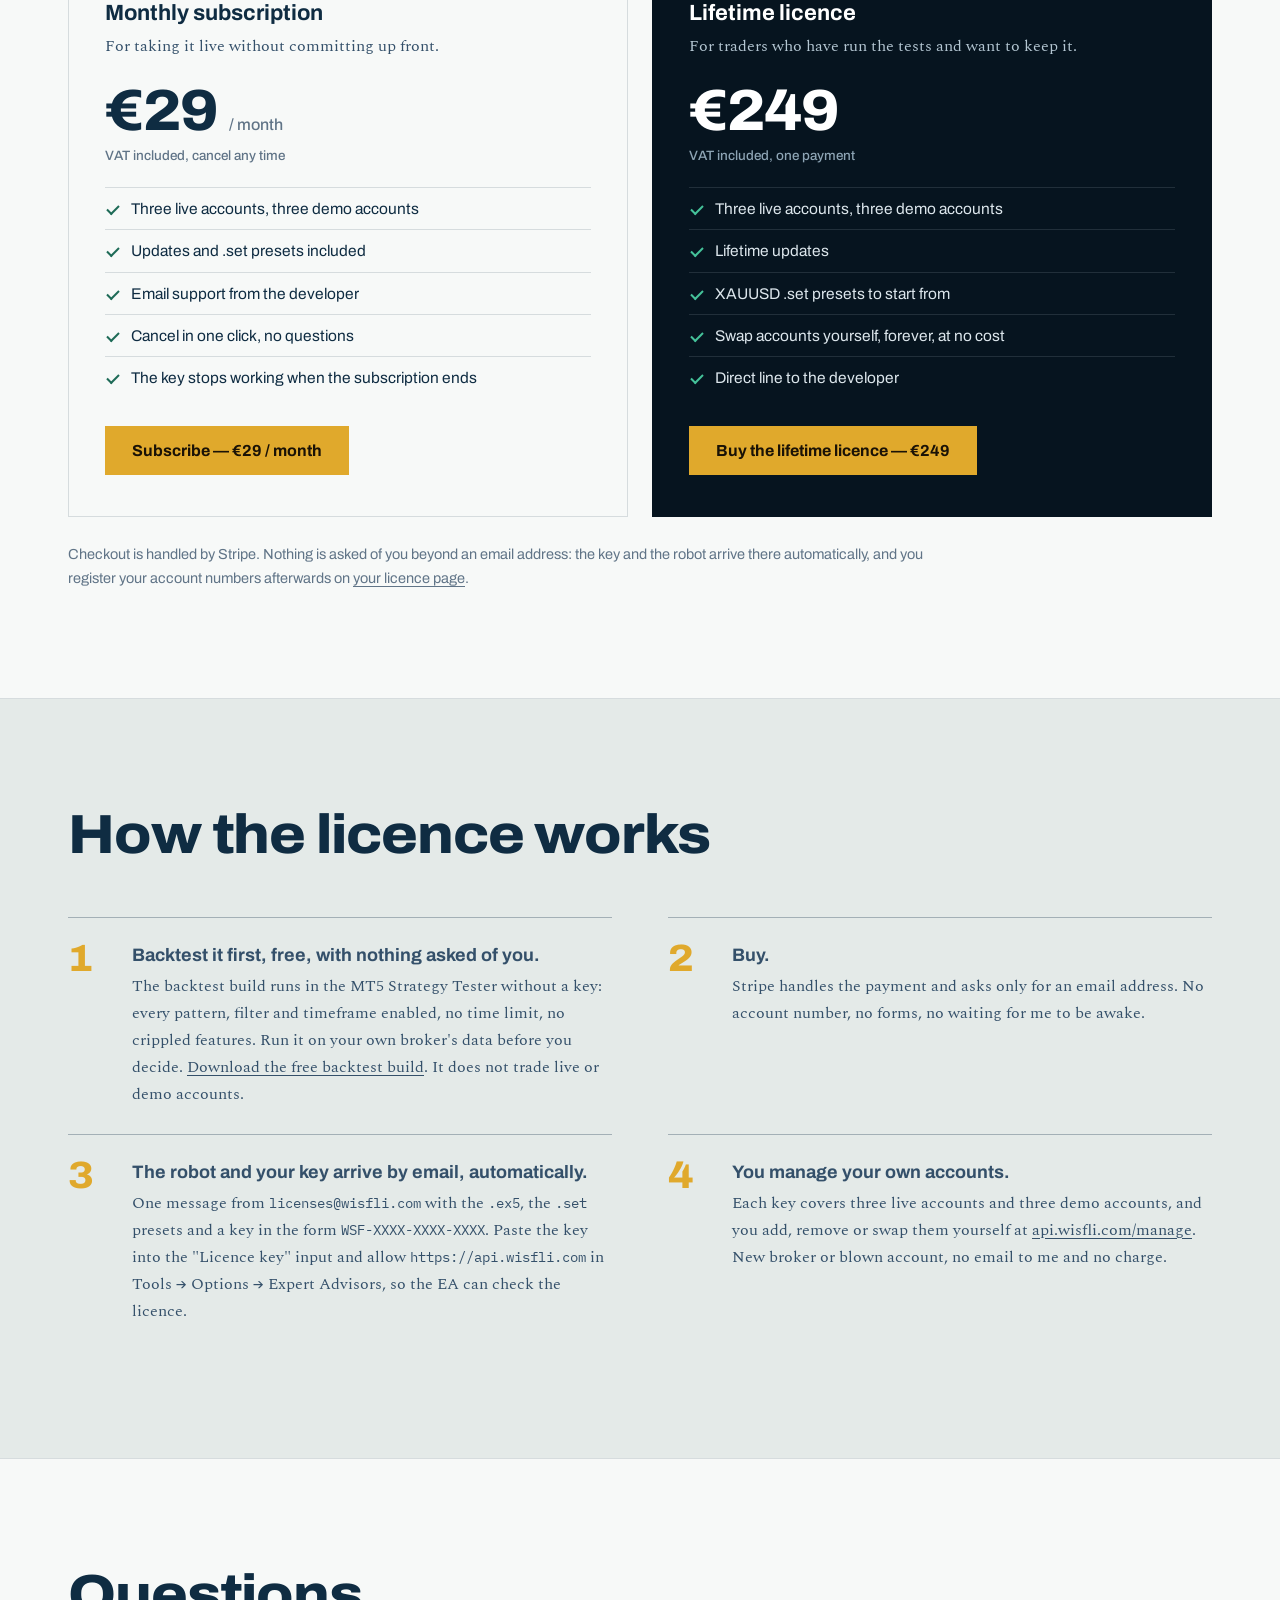
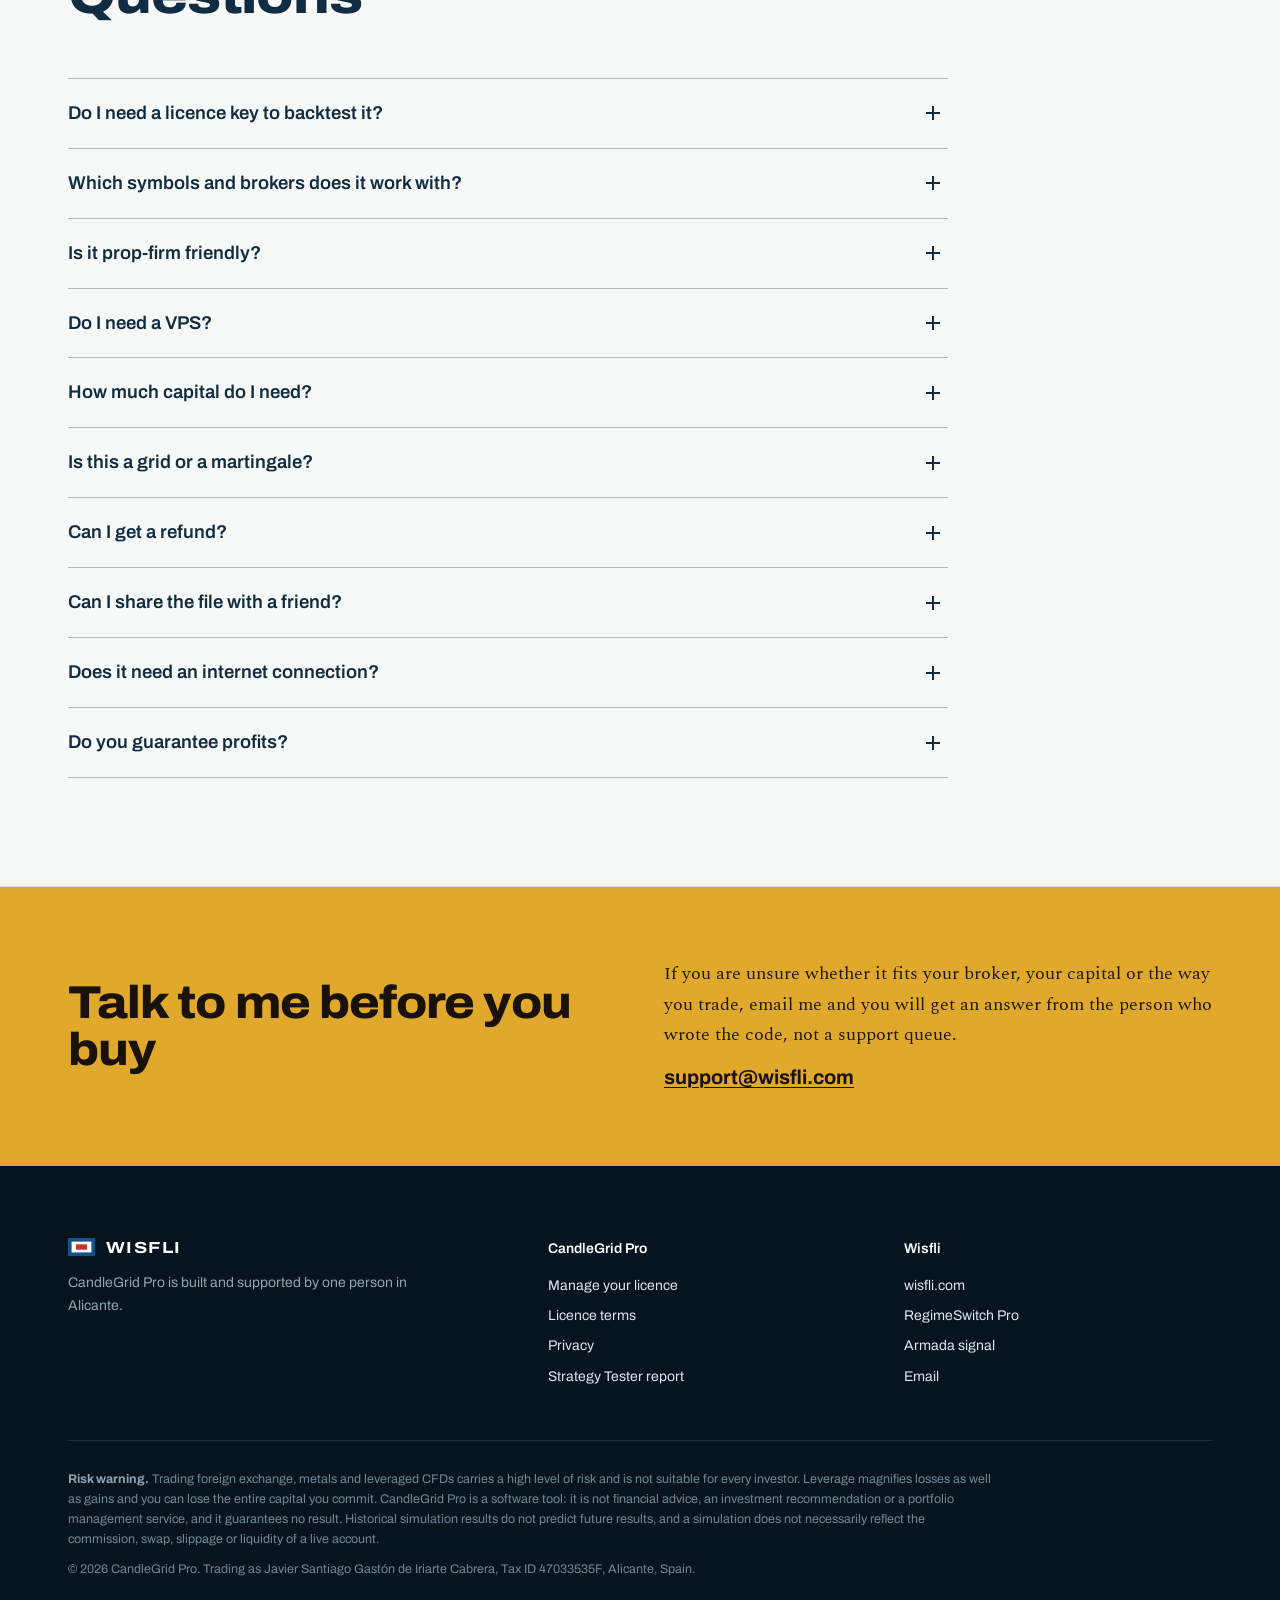
==== commit 88df39af: "Wisfli licensing, new pricing, remove paid ex5" ====
--- a/index.html
+++ b/index.html
@@ -97,6 +97,17 @@
 .inst-grid dt{font:500 12px Archivo;color:var(--dmuted);margin:0 0 3px}
 .inst-grid dd{font:700 20px Archivo;color:#fff;margin:0;white-space:nowrap}
 .inst-foot{padding:12px 20px;border-top:1px solid var(--drule);font:400 12.5px/1.5 Archivo;color:var(--dmuted);margin:0}
+/* live panel (Armada) */
+[hidden]{display:none!important}
+.instrument header .tags{display:flex;align-items:center;gap:10px}
+.badge-demo{padding:3px 8px;border:1px solid var(--brass);color:var(--brass);font:700 11px Archivo;letter-spacing:.09em}
+.live-dot{display:inline-flex;align-items:center;gap:7px}
+.live-dot::before{content:"";width:7px;height:7px;border-radius:50%;background:var(--sig);flex:none}
+.live-dot.off::before{background:var(--dmuted)}
+#live .actions{margin-top:24px}
+#live .empty{display:flex;flex-direction:column;justify-content:center;height:100%;padding:0 20px;gap:4px}
+#live .empty b{font:700 15px Archivo;color:#fff}
+#live .empty span{font:400 13.5px Archivo;color:var(--dmuted)}
 .draw{stroke-dasharray:var(--len);stroke-dashoffset:var(--len);animation:draw 1.8s .25s cubic-bezier(.6,.05,.25,1) forwards}
 .fade{opacity:0;animation:fadein .8s 1.5s forwards}
 @keyframes draw{to{stroke-dashoffset:0}}
@@ -289,6 +300,7 @@
     <nav aria-label="Page">
       <a href="#what">What it is</a>
       <a href="#test">Test results</a>
+      <a href="#live" class="opt">Live</a>
       <a href="#spec" class="opt">Specification</a>
       <a href="#licence" class="opt">Licence</a>
       <a href="#faq" class="opt">FAQ</a>
@@ -425,6 +437,33 @@
   </div>
 </section>
 
+<section id="live" class="dark" hidden>
+  <div class="wrap">
+    <div class="head">
+      <h2>Live on Armada</h2>
+      <p>The same robot runs in the Armada account under the flag Alfa. The figures below are published automatically from that account every 15 minutes: nothing is picked by hand, and a bad month shows up here the same as a good one.</p>
+    </div>
+
+    <aside class="instrument" aria-label="Live results from the Armada account">
+      <header>
+        <b id="lv-name">CandleGrid Pro &mdash; Alfa</b>
+        <span class="tags"><span class="badge-demo" id="lv-demo" hidden>DEMO</span><span class="live-dot" id="lv-updated"></span></span>
+      </header>
+      <div class="inst-big"><span class="num" id="lv-ret">&mdash;</span><span class="lab" id="lv-ret-lab">return since the first trade</span></div>
+      <div class="inst-chart" id="lv-chart"></div>
+      <dl class="inst-grid">
+        <div><dt>Profit factor</dt><dd id="lv-pf">&mdash;</dd></div>
+        <div><dt>Winners</dt><dd id="lv-wr">&mdash;</dd></div>
+        <div><dt>Max drawdown</dt><dd id="lv-dd">&mdash;</dd></div>
+        <div><dt>Trades</dt><dd id="lv-tr">&mdash;</dd></div>
+      </dl>
+      <p class="inst-foot" id="lv-disc">Published automatically from the trading account. Leveraged trading carries substantial risk and can cost you more than your deposit. Past performance does not indicate future results. Nothing here is investment advice.</p>
+    </aside>
+
+    <div class="actions"><a class="btn line" href="https://jsgaston.github.io/armada/">See the whole Armada record</a></div>
+  </div>
+</section>
+
 <section id="spec">
   <div class="wrap">
     <div class="head solo"><h2>Specification</h2></div>
@@ -643,5 +682,133 @@
   })();
 </script>
 
+<!-- Live panel: reads the same stats.json the Armada page publishes. -->
+<script>
+(function(){
+  var BASE    = 'https://jsgaston.github.io/armada/';
+  var FLAG    = 'A';                                   // CandleGrid Pro sails as Alfa
+  var NAMERE  = /candlegrid|alfa/i;
+  var MAGICS  = [880030,880060,880120,880240,880480,880720,881440];
+  var MONTHS  = ['Jan','Feb','Mar','Apr','May','Jun','Jul','Aug','Sep','Oct','Nov','Dec'];
+
+  function $(id){ return document.getElementById(id); }
+  function nil(v){ return v===null||v===undefined||(typeof v==='number'&&isNaN(v)); }
+  function pct(n,d){ d=d==null?2:d; return nil(n)?'—':(n>0?'+':(n<0?'−':''))+Math.abs(n).toFixed(d)+'%'; }
+  function upct(n,d){ d=d==null?1:d; return nil(n)?'—':Math.abs(n).toFixed(d)+'%'; }
+  function ddp(n){ return nil(n)?'—':(n>0?'−'+n.toFixed(2)+'%':'0.00%'); }
+  function num(n,d){ d=d==null?2:d; return nil(n)?'—':(n<0?'−':'')+Math.abs(n).toFixed(d); }
+  function fdate(iso){ var d=new Date(iso+'T00:00:00Z');
+    return isNaN(d)?'':d.getUTCDate()+' '+MONTHS[d.getUTCMonth()]+' '+d.getUTCFullYear(); }
+
+  /* monotone cubic: smooth, but it never invents a peak the data does not have */
+  function smoothPath(P){
+    var n=P.length; if(!n) return '';
+    if(n<3) return P.map(function(p,i){ return (i?'L':'M')+p[0].toFixed(1)+' '+p[1].toFixed(1); }).join('');
+    var dx=[],dy=[],m=[],t=[],i;
+    for(i=0;i<n-1;i++){ dx[i]=(P[i+1][0]-P[i][0])||1e-6; dy[i]=P[i+1][1]-P[i][1]; m[i]=dy[i]/dx[i]; }
+    t[0]=m[0]; t[n-1]=m[n-2];
+    for(i=1;i<n-1;i++) t[i]= m[i-1]*m[i]<=0 ? 0 : 3*(dx[i-1]+dx[i])/((2*dx[i]+dx[i-1])/m[i-1]+(dx[i]+2*dx[i-1])/m[i]);
+    var d='M'+P[0][0].toFixed(1)+' '+P[0][1].toFixed(1);
+    for(i=0;i<n-1;i++){ var h=dx[i]/3;
+      d+='C'+(P[i][0]+h).toFixed(1)+' '+(P[i][1]+t[i]*h).toFixed(1)+' '+
+            (P[i+1][0]-h).toFixed(1)+' '+(P[i+1][1]-t[i+1]*h).toFixed(1)+' '+
+            P[i+1][0].toFixed(1)+' '+P[i+1][1].toFixed(1); }
+    return d;
+  }
+
+  /* trade by trade while the record is young, daily once it has history */
+  function series(sc){
+    var eq=sc.equity||[], tl=sc.tl;
+    if(tl && tl.t && tl.t.length>=2 && eq.length<60){
+      var out=[{v:100}], v=100;
+      for(var i=0;i<tl.t.length;i++){ v*=1+tl.r[i]/100; out.push({v:v}); }
+      return out;
+    }
+    if(eq.length===1) return [{v:100},{v:eq[0].v}];
+    return eq.slice();
+  }
+
+  function draw(sc){
+    var box=$('lv-chart'), pts=series(sc);
+    if(pts.length<2){
+      box.innerHTML='<div class="empty"><b>No closed trades yet.</b><span>The curve appears here the day this bot closes its first trade.</span></div>';
+      return;
+    }
+    var W=Math.max(300, box.clientWidth||900), H=180, PT=14, PB=8;
+    var vs=pts.map(function(p){ return p.v; });
+    var lo=Math.min.apply(null,vs.concat([100])), hi=Math.max.apply(null,vs.concat([100]));
+    var pad=(hi-lo)*.12||1; lo-=pad; hi+=pad;
+    var n=pts.length-1||1;
+    var X=function(i){ return i/n*W; };
+    var Y=function(v){ return PT+(1-(v-lo)/(hi-lo))*(H-PT-PB); };
+    var d=smoothPath(pts.map(function(p,i){ return [X(i),Y(p.v)]; }));
+    var len=0, i;
+    for(i=1;i<pts.length;i++){ var ax=X(i)-X(i-1), ay=Y(pts[i].v)-Y(pts[i-1].v); len+=Math.sqrt(ax*ax+ay*ay); }
+    var up=vs[vs.length-1]>=100, col=up?'#45C29A':'#E8715F';
+    box.innerHTML='<svg viewBox="0 0 '+W+' '+H+'" preserveAspectRatio="none" aria-hidden="true">'+
+      '<defs><linearGradient id="lvg" x1="0" y1="0" x2="0" y2="1">'+
+      '<stop offset="0" stop-color="'+col+'" stop-opacity=".28"/>'+
+      '<stop offset="1" stop-color="'+col+'" stop-opacity="0"/></linearGradient></defs>'+
+      '<line x1="0" x2="'+W+'" y1="'+Y(100).toFixed(1)+'" y2="'+Y(100).toFixed(1)+
+      '" stroke="rgba(214,230,240,.25)" stroke-dasharray="3 4" vector-effect="non-scaling-stroke"/>'+
+      '<path class="fade" d="'+d+'L'+W+' '+(H-PB)+'L0 '+(H-PB)+'Z" fill="url(#lvg)"/>'+
+      '<path class="draw" style="--len:'+(Math.ceil(len*1.15)+20)+'" d="'+d+'" fill="none" stroke="'+col+
+      '" stroke-width="2.2" stroke-linejoin="round" vector-effect="non-scaling-stroke"/></svg>';
+  }
+
+  /* The bot's own group scope, or nothing. A single magic is one of the seven
+     timeframes, so showing it as "CandleGrid Pro" would understate the robot:
+     the seven magics have to be listed under Alfa in the publisher's config. */
+  function pick(scopes){
+    var i, sc, byFlag=null, byName=null, byMagics=null;
+    for(i=0;i<scopes.length;i++){
+      sc=scopes[i];
+      if(sc.kind!=='group' || sc.empty) continue;
+      if(sc.flag===FLAG) byFlag=byFlag||sc;
+      if(NAMERE.test(sc.name||'')) byName=byName||sc;
+      if(!byMagics && sc.magics && sc.magics.length>1 &&
+         sc.magics.filter(function(m){ return MAGICS.indexOf(+m)>=0; }).length>=2) byMagics=sc;
+    }
+    return byFlag||byName||byMagics||null;
+  }
+
+  var CUR=null;
+  function render(sc, s){
+    var R=sc.returns||{}, K=sc.risk||{}, T=sc.trades||{};
+    $('lv-name').textContent='CandleGrid Pro — '+(sc.name||'Alfa');
+    $('lv-ret').textContent=pct(R.total_pct);
+    $('lv-ret-lab').textContent=T.first_trade ? 'return since '+fdate(T.first_trade) : 'return since the first trade';
+    $('lv-pf').textContent=num(T.profit_factor);
+    $('lv-wr').textContent=upct(T.win_rate_pct);
+    $('lv-dd').textContent=ddp(K.max_drawdown_pct);
+    $('lv-tr').textContent=nil(T.trades)?'—':T.trades;
+    if((s.account||{}).type==='demo'){
+      $('lv-demo').hidden=false;
+      $('lv-disc').textContent='Figures come from a demo account and are published automatically every 15 minutes. Demo fills are usually kinder than real-money execution. Leveraged trading carries substantial risk and can cost you more than your deposit. Past performance does not indicate future results. Nothing here is investment advice.';
+    }
+    if(s.updated_utc){
+      var m=Math.round((Date.now()-new Date(s.updated_utc))/60000), el=$('lv-updated');
+      if(!isNaN(m)){
+        el.className='live-dot'+(m>90?' off':'');
+        el.textContent='Updated '+(m<2?'just now':m<60?m+' min ago':Math.round(m/60)+' h ago');
+      }
+    }
+    draw(sc);
+    $('live').hidden=false;
+  }
+
+  fetch(BASE+'stats.json?t='+Date.now(),{cache:'no-store'})
+    .then(function(r){ return r.ok?r.json():null; })
+    .then(function(s){
+      if(!s) return;
+      var sc=pick(s.scopes||[]);
+      if(!sc) return;                 // nothing published for this bot yet: section stays hidden
+      CUR=sc; render(sc,s);
+      var t; window.addEventListener('resize',function(){ clearTimeout(t); t=setTimeout(function(){ if(CUR) draw(CUR); },150); });
+    })
+    .catch(function(){});
+})();
+</script>
+
 </body>
 </html>
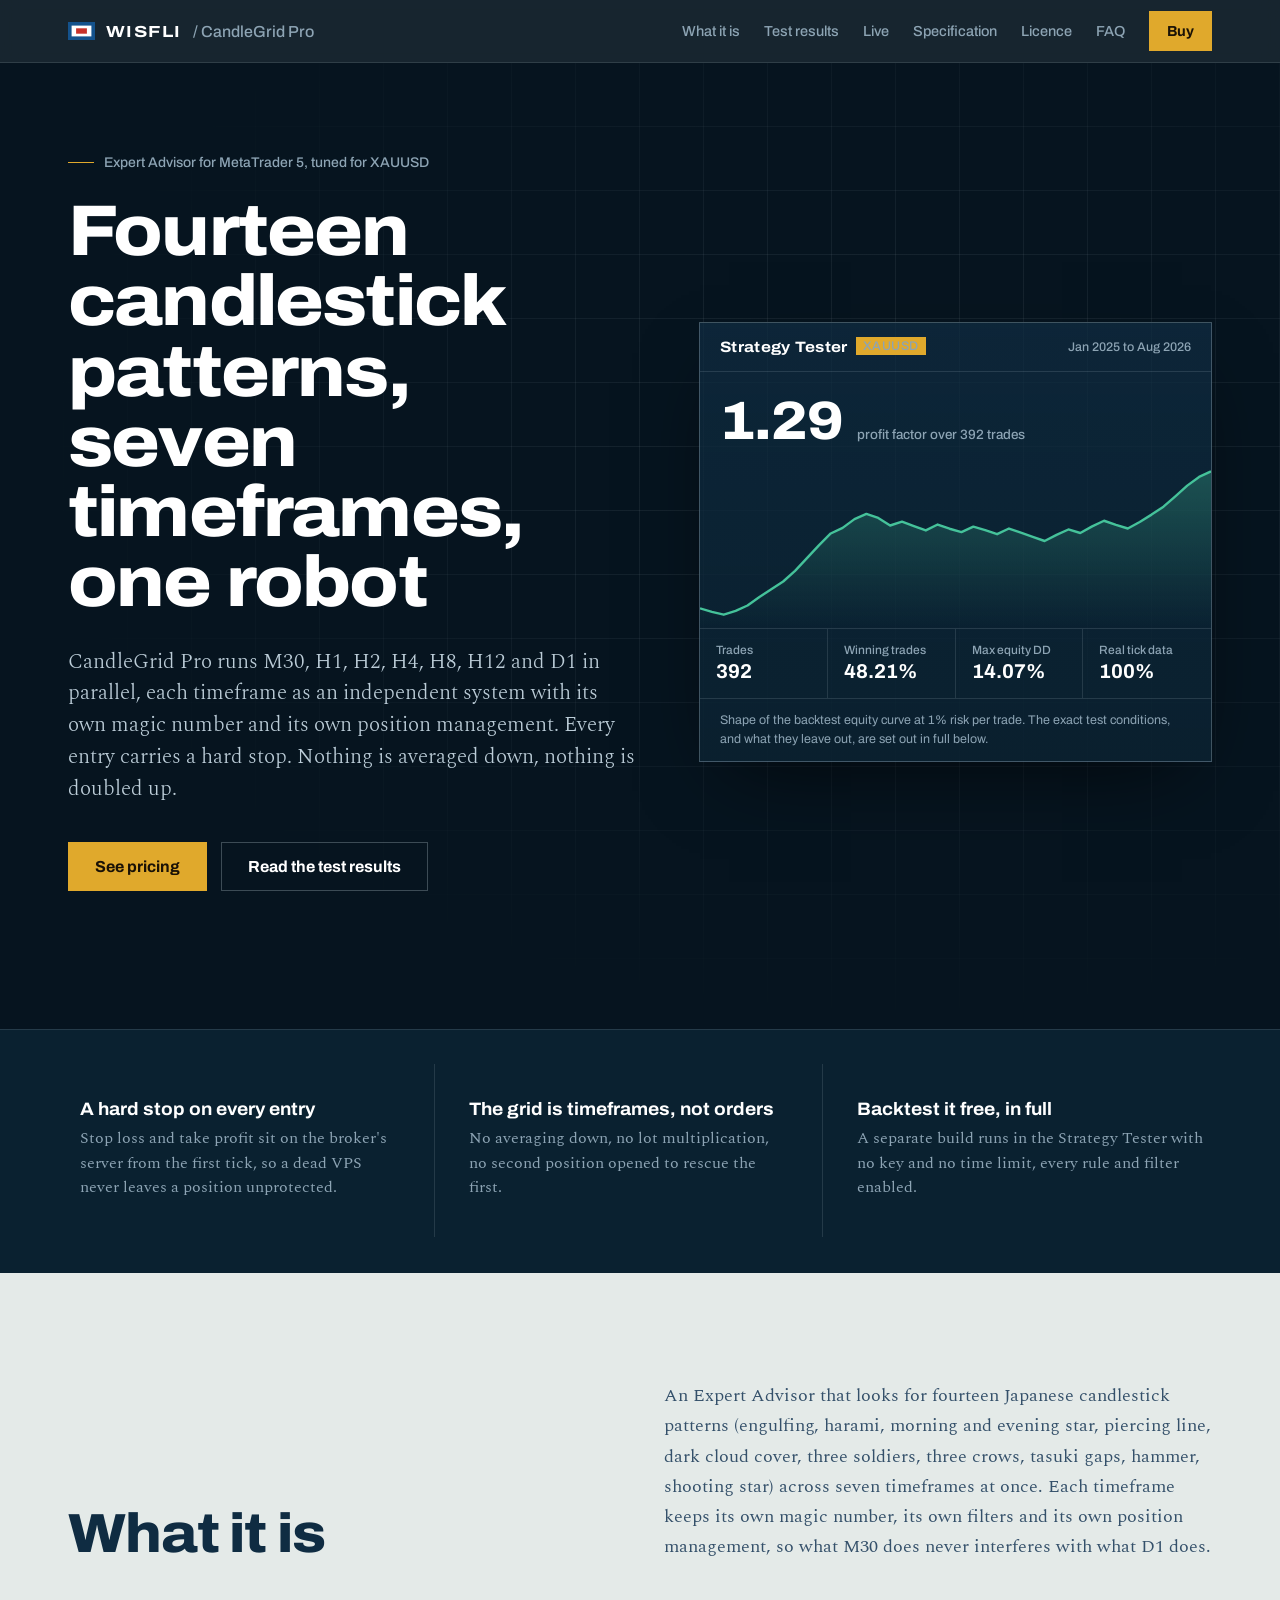
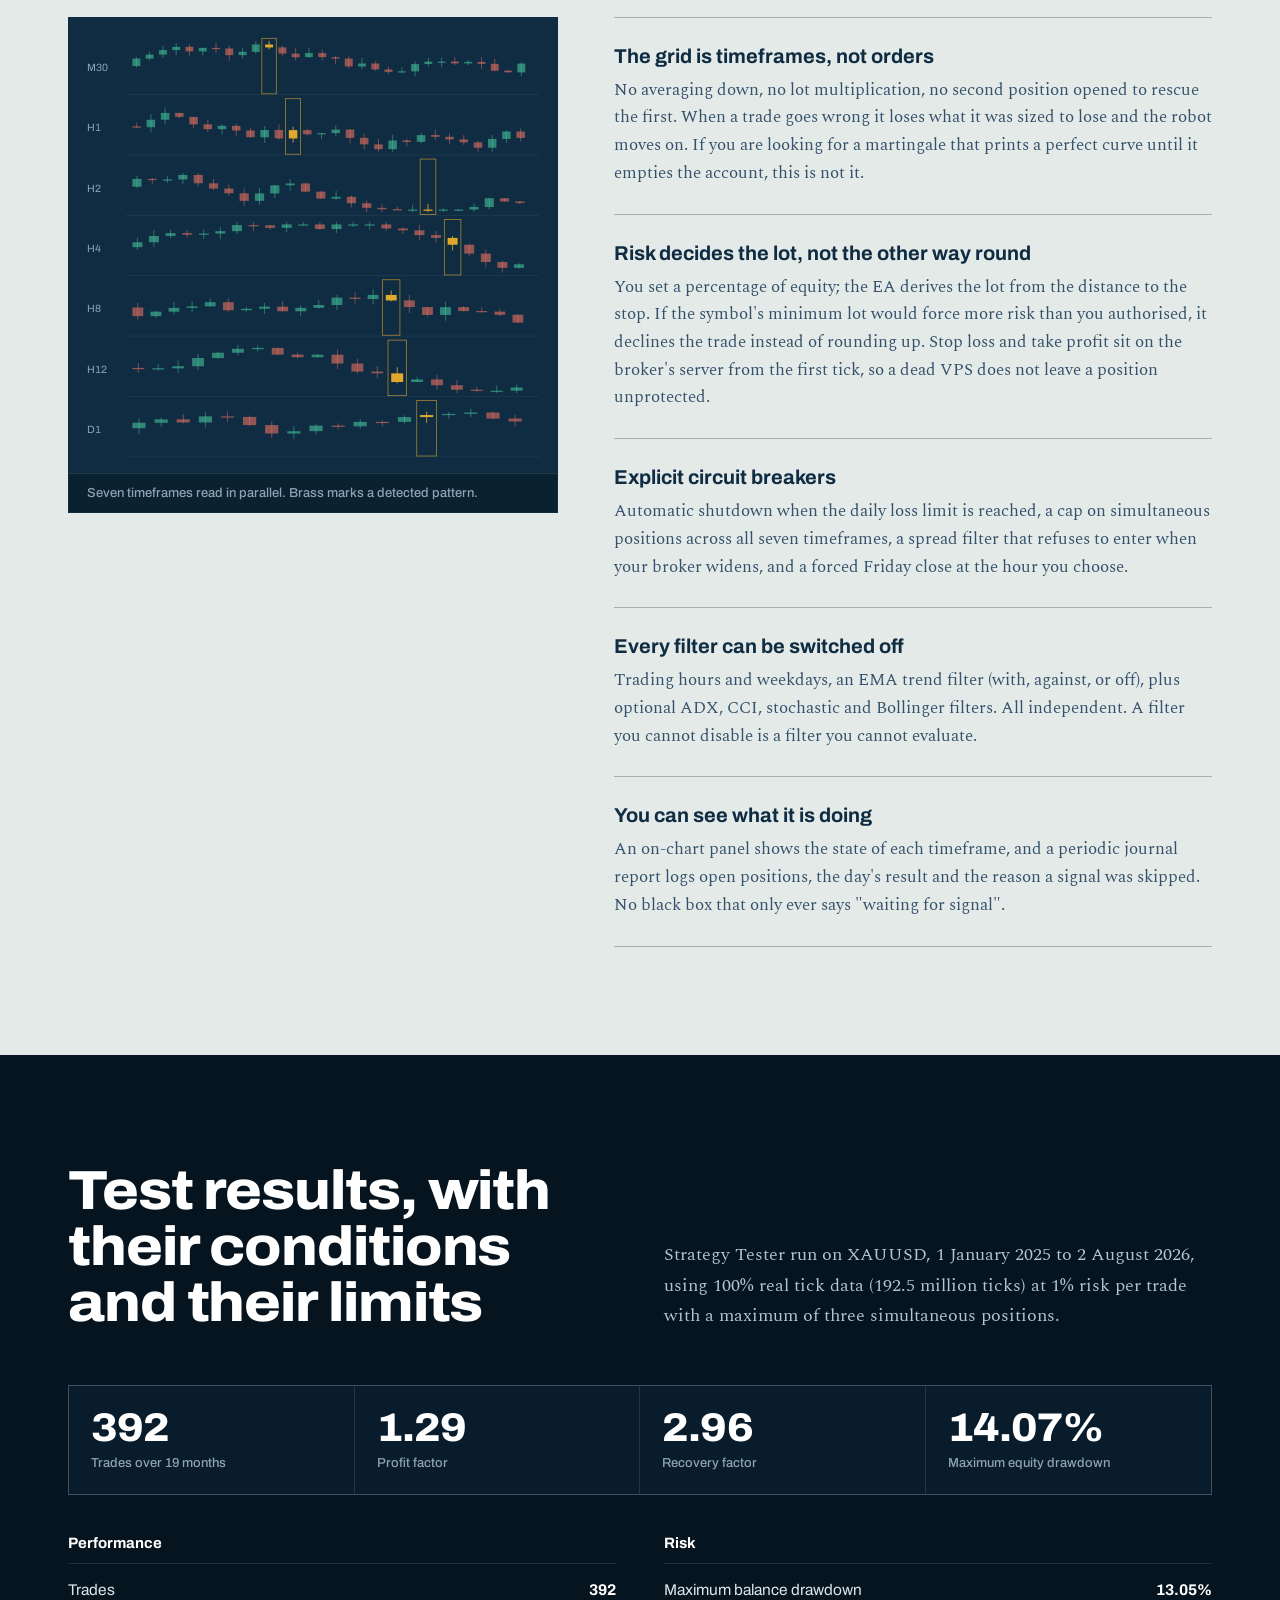
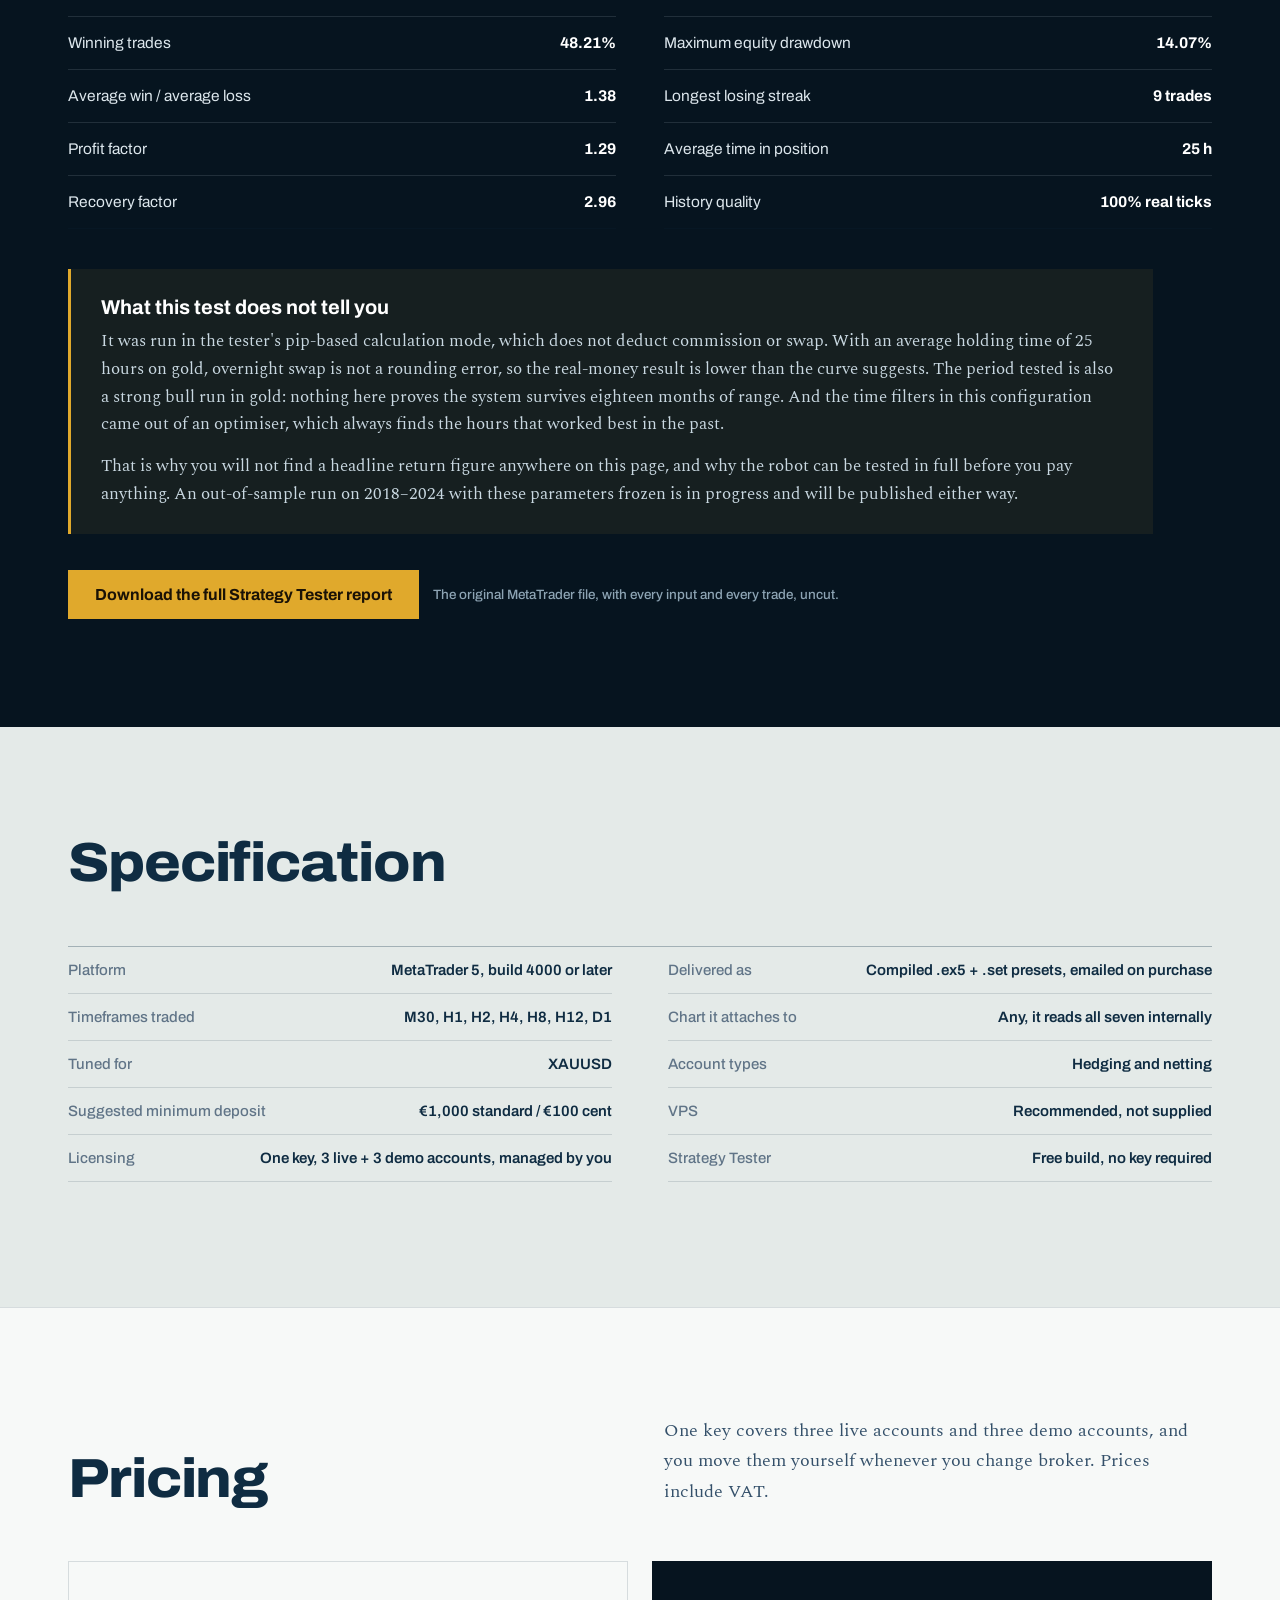
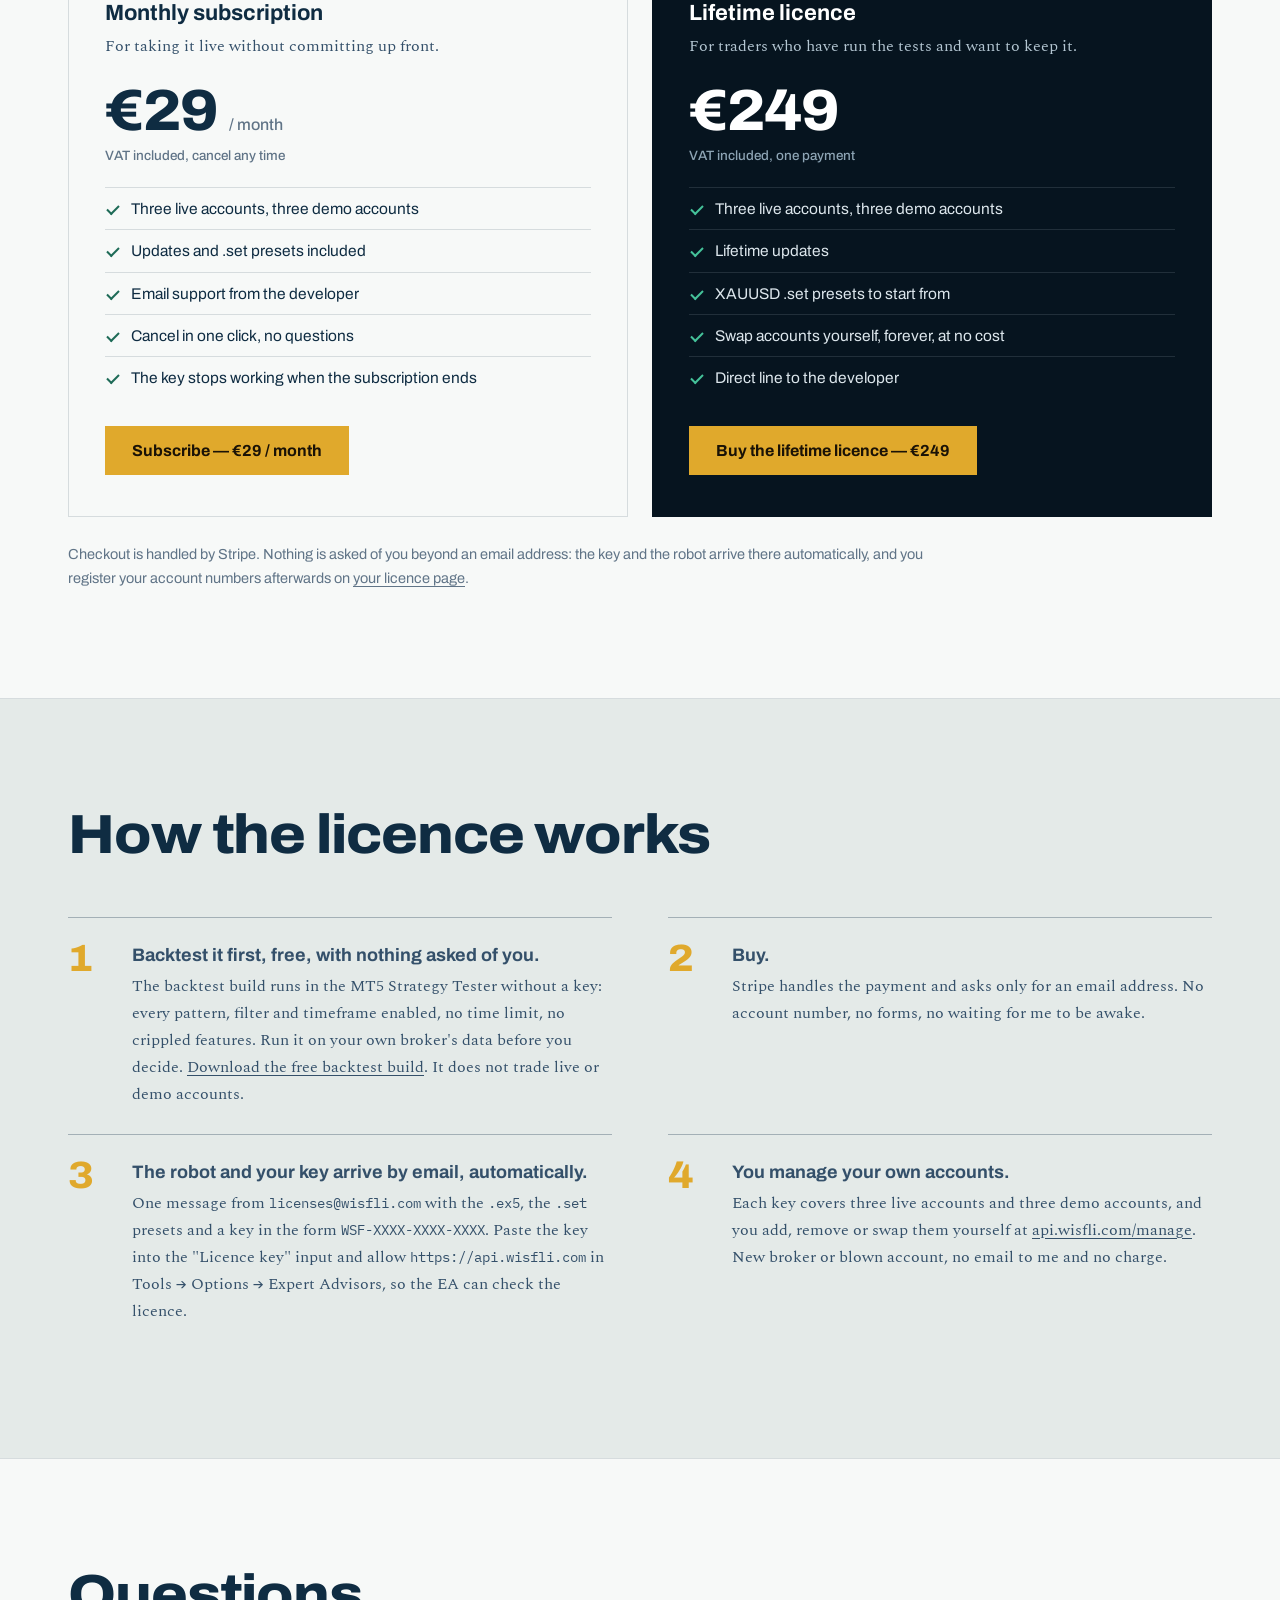
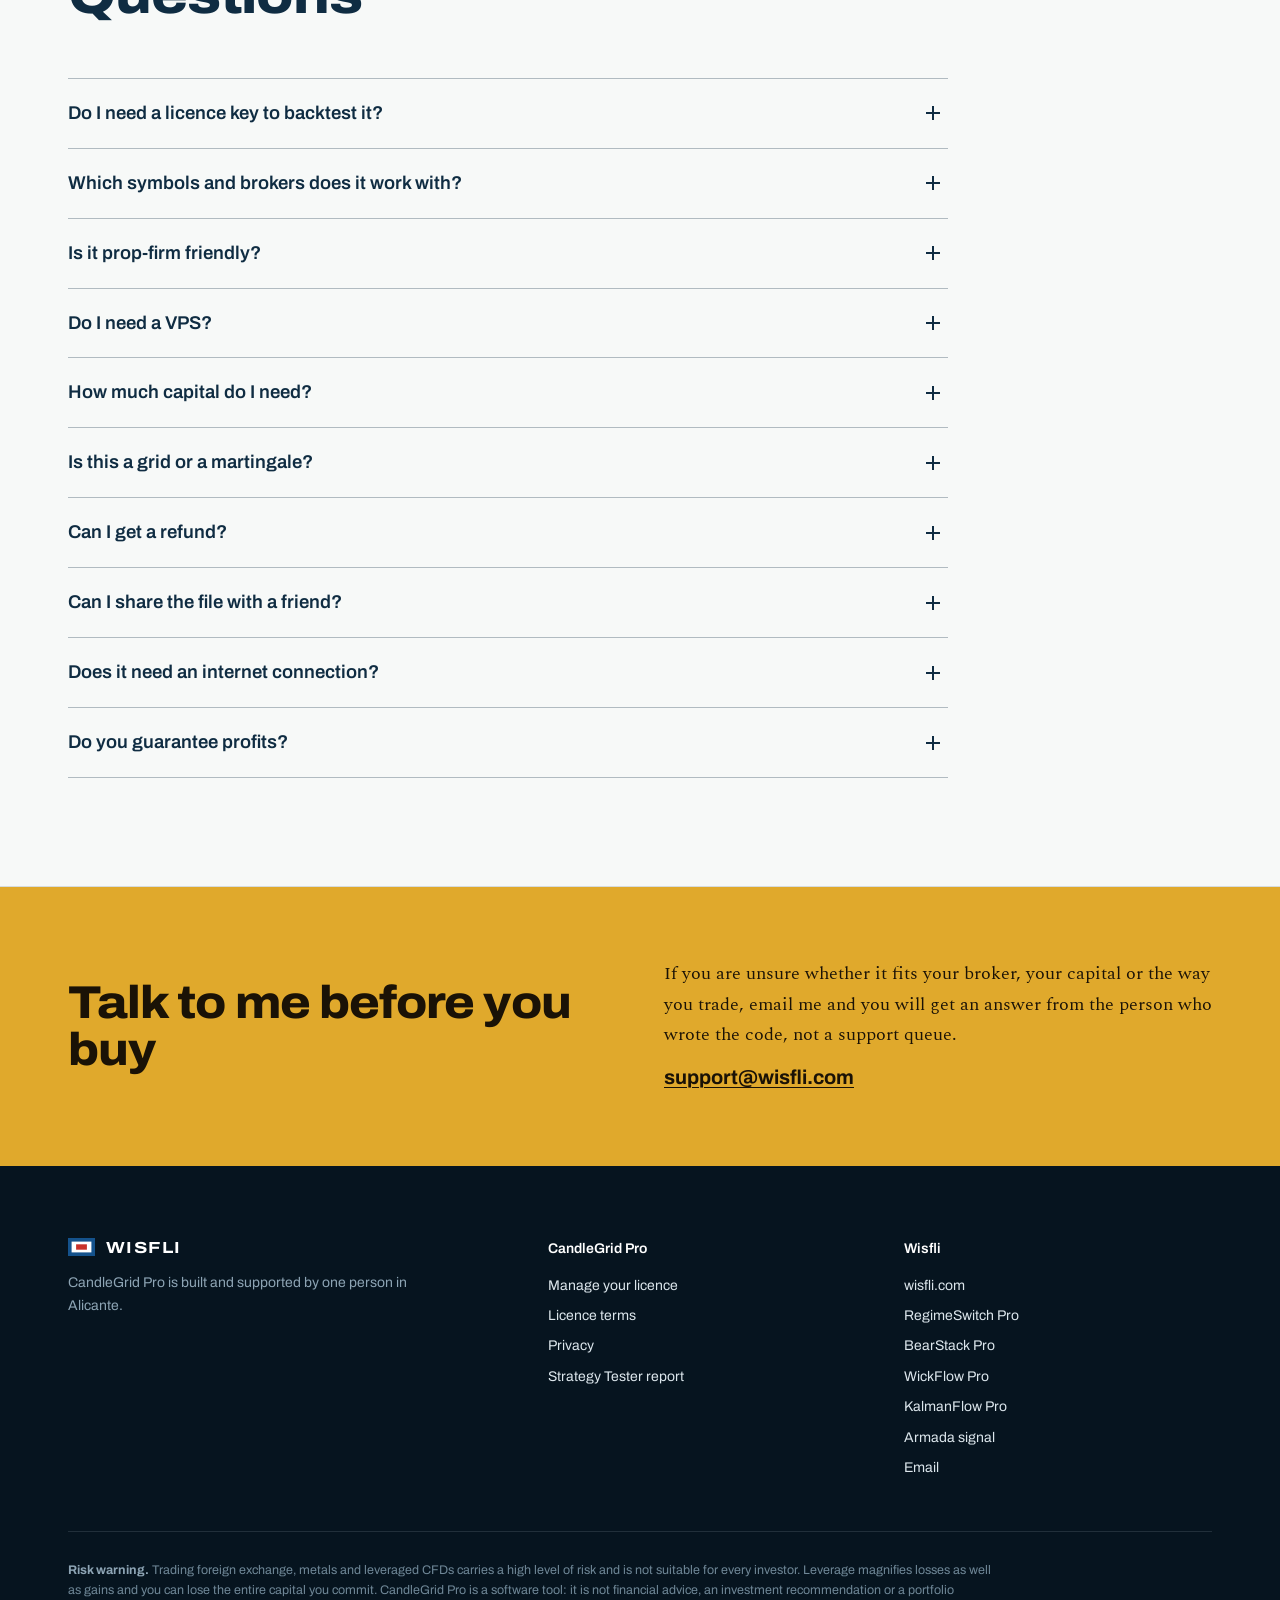
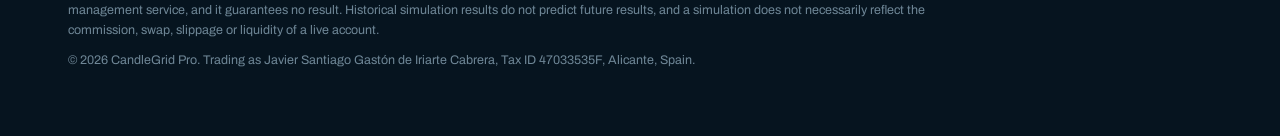
==== commit 1bfe471d: "Add files via upload" ====
--- a/index.html
+++ b/index.html
@@ -503,7 +503,7 @@
           <li>The key stops working when the subscription ends</li>
         </ul>
         <div class="pay-slot">
-          <a class="btn brass" href="STRIPE_LINK_MONTHLY">Subscribe &mdash; &euro;29 / month</a>
+          <a class="btn brass" href="https://buy.stripe.com/eVqcMY9oD1Ej6uM04r7ss02">Subscribe &mdash; &euro;29 / month</a>
         </div>
       </div>
 
@@ -520,7 +520,7 @@
           <li>Direct line to the developer</li>
         </ul>
         <div class="pay-slot">
-          <a class="btn brass" href="STRIPE_LINK_LIFETIME">Buy the lifetime licence &mdash; &euro;249</a>
+          <a class="btn brass" href="https://buy.stripe.com/cNi3co6cr2In7yQ6sP7ss03">Buy the lifetime licence &mdash; &euro;249</a>
         </div>
       </div>
     </div>
@@ -622,6 +622,9 @@
         <ul>
           <li><a href="https://wisfli.com/">wisfli.com</a></li>
           <li><a href="https://jsgaston.github.io/regimeswitch-web-en/">RegimeSwitch Pro</a></li>
+          <li><a href="https://jsgaston.github.io/Charlie/">BearStack Pro</a></li>
+          <li><a href="https://jsgaston.github.io/Delta/">WickFlow Pro</a></li>
+          <li><a href="https://jsgaston.github.io/kalmanflow-web-en/">KalmanFlow Pro</a></li>
           <li><a href="https://jsgaston.github.io/armada/">Armada signal</a></li>
           <li><a href="mailto:support@wisfli.com">Email</a></li>
         </ul>
